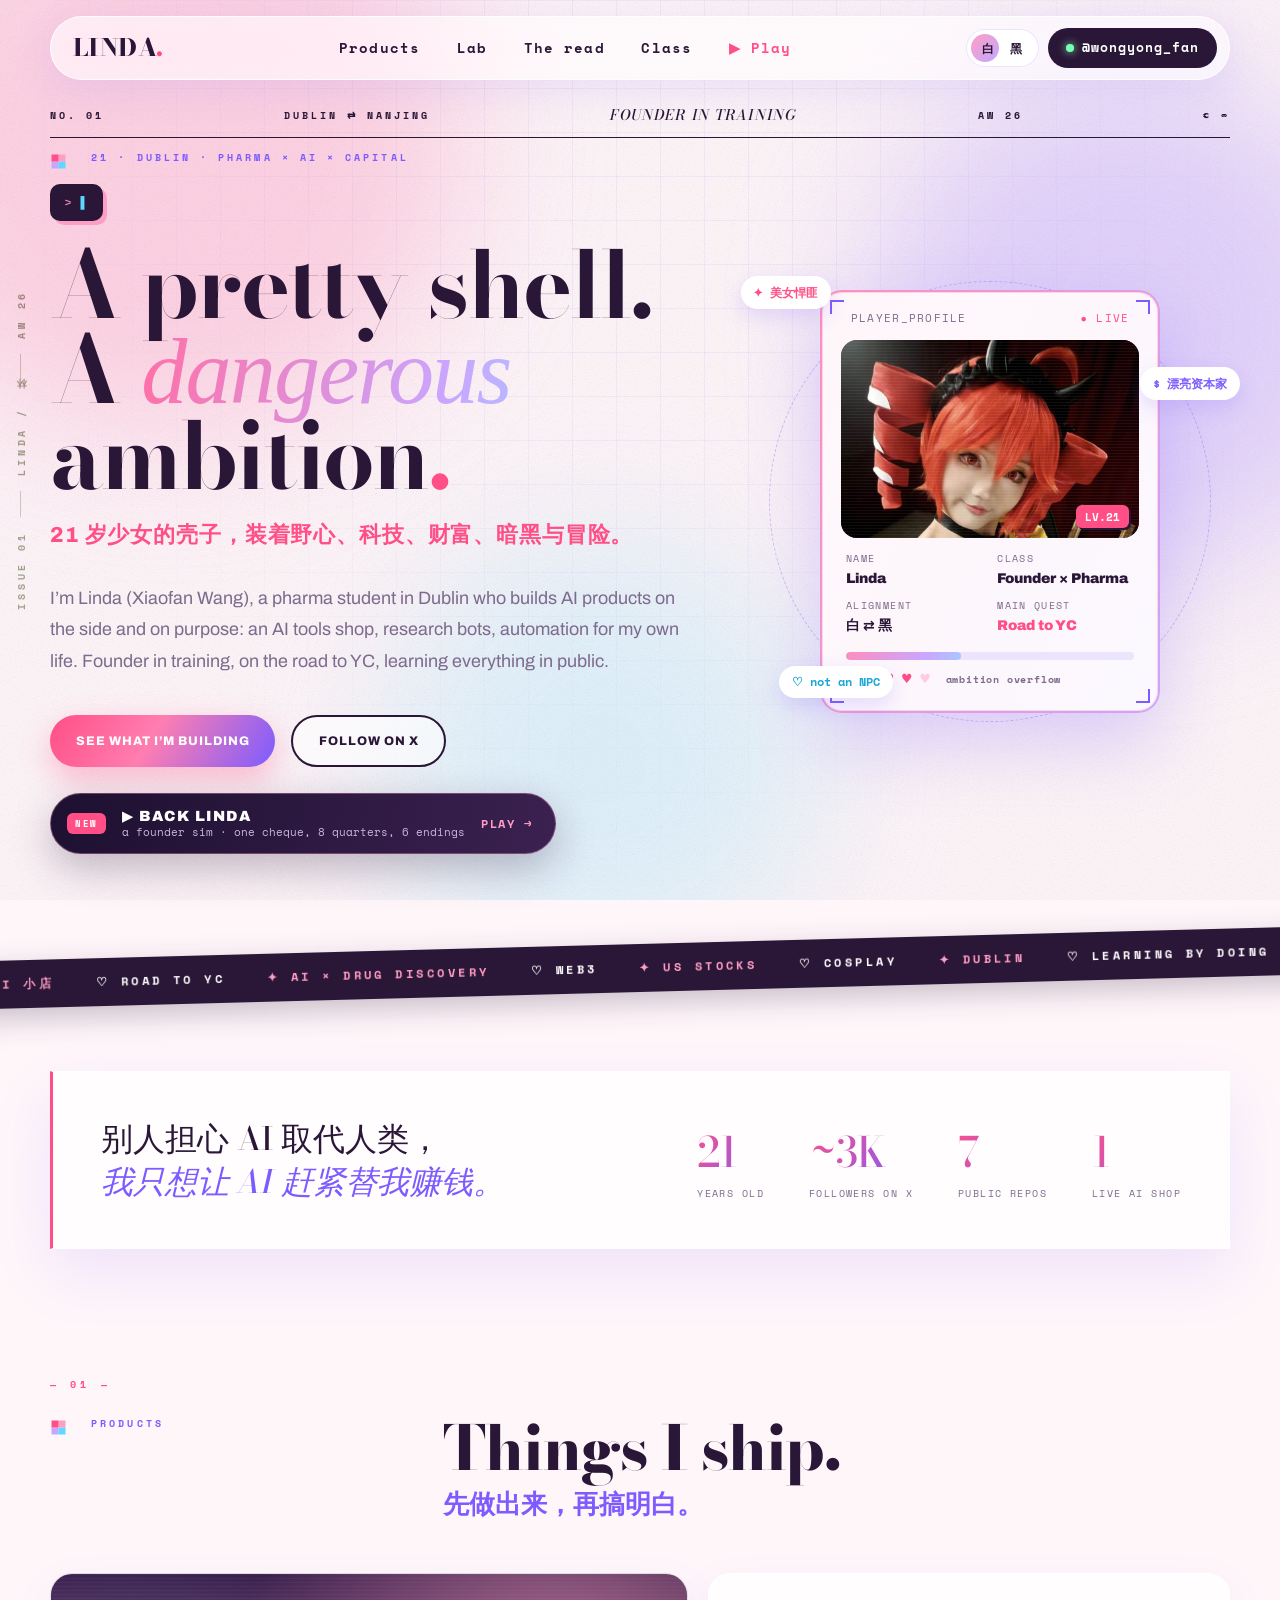
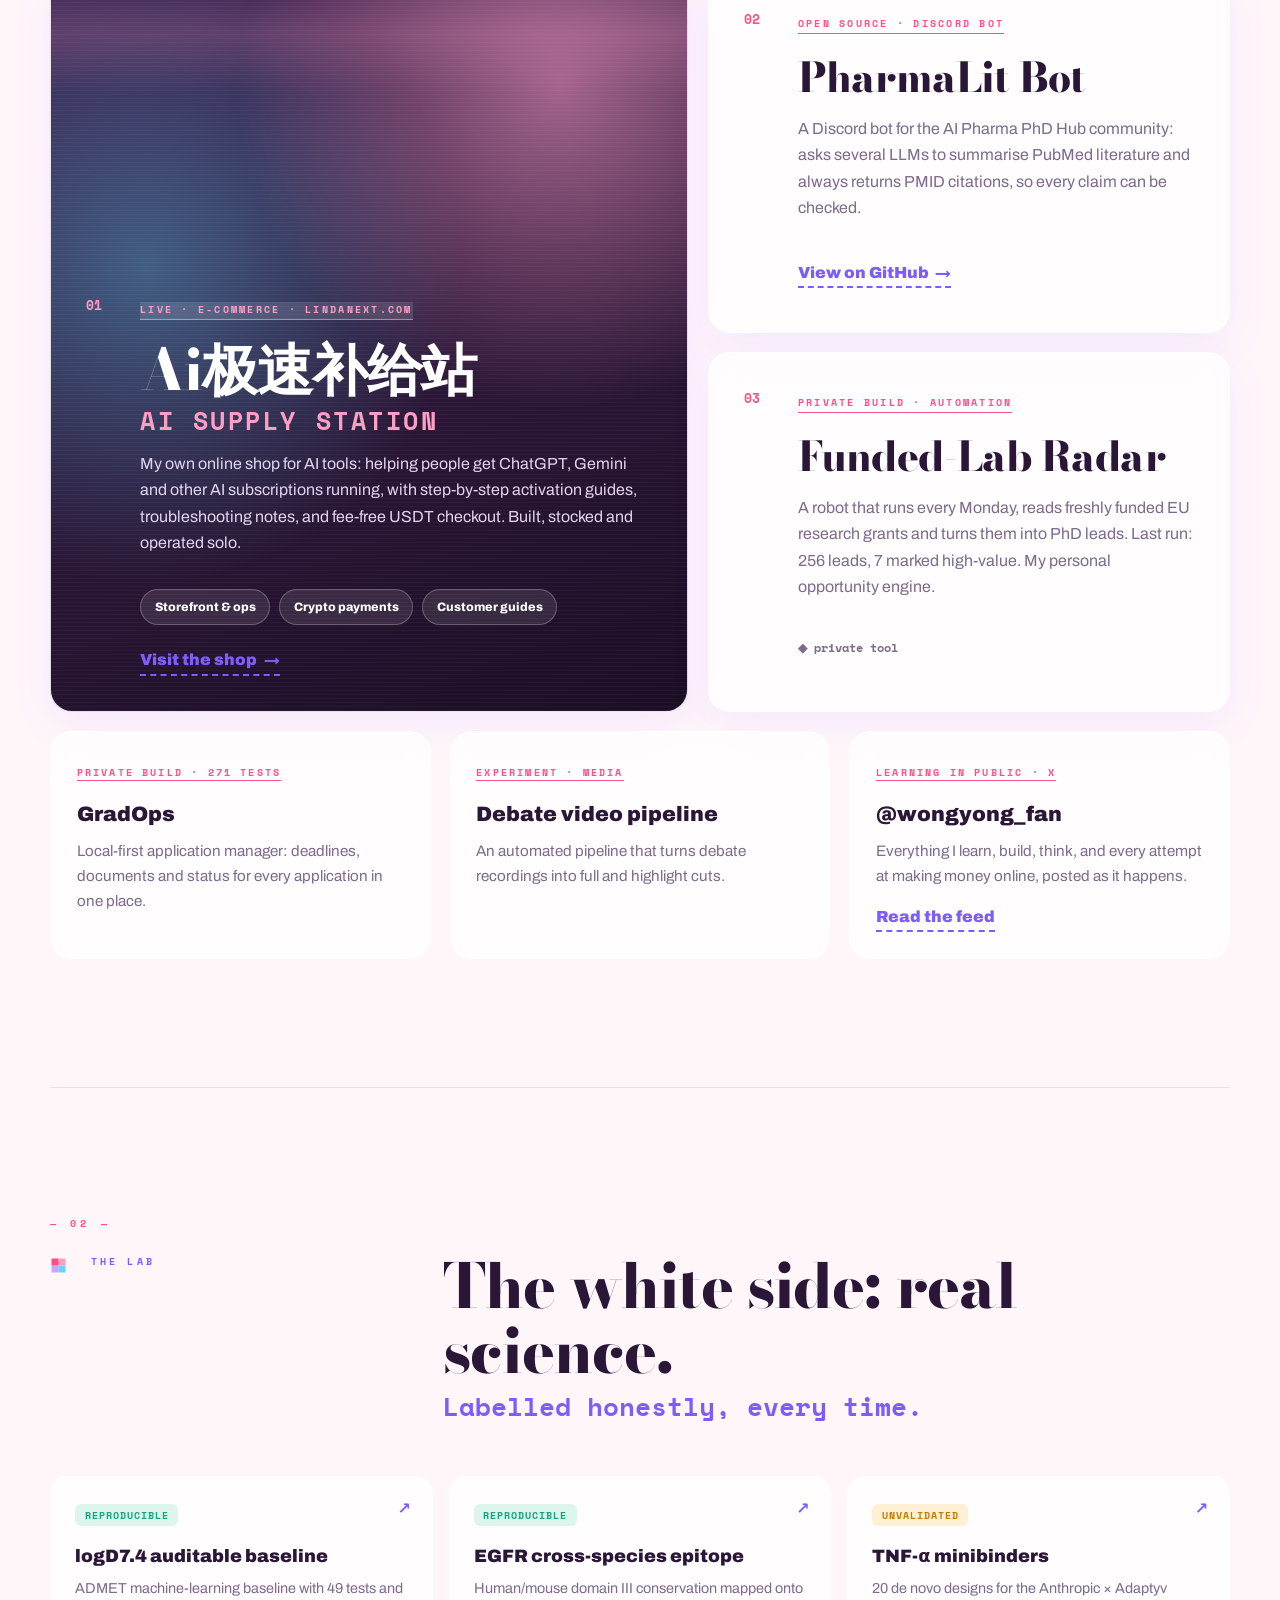
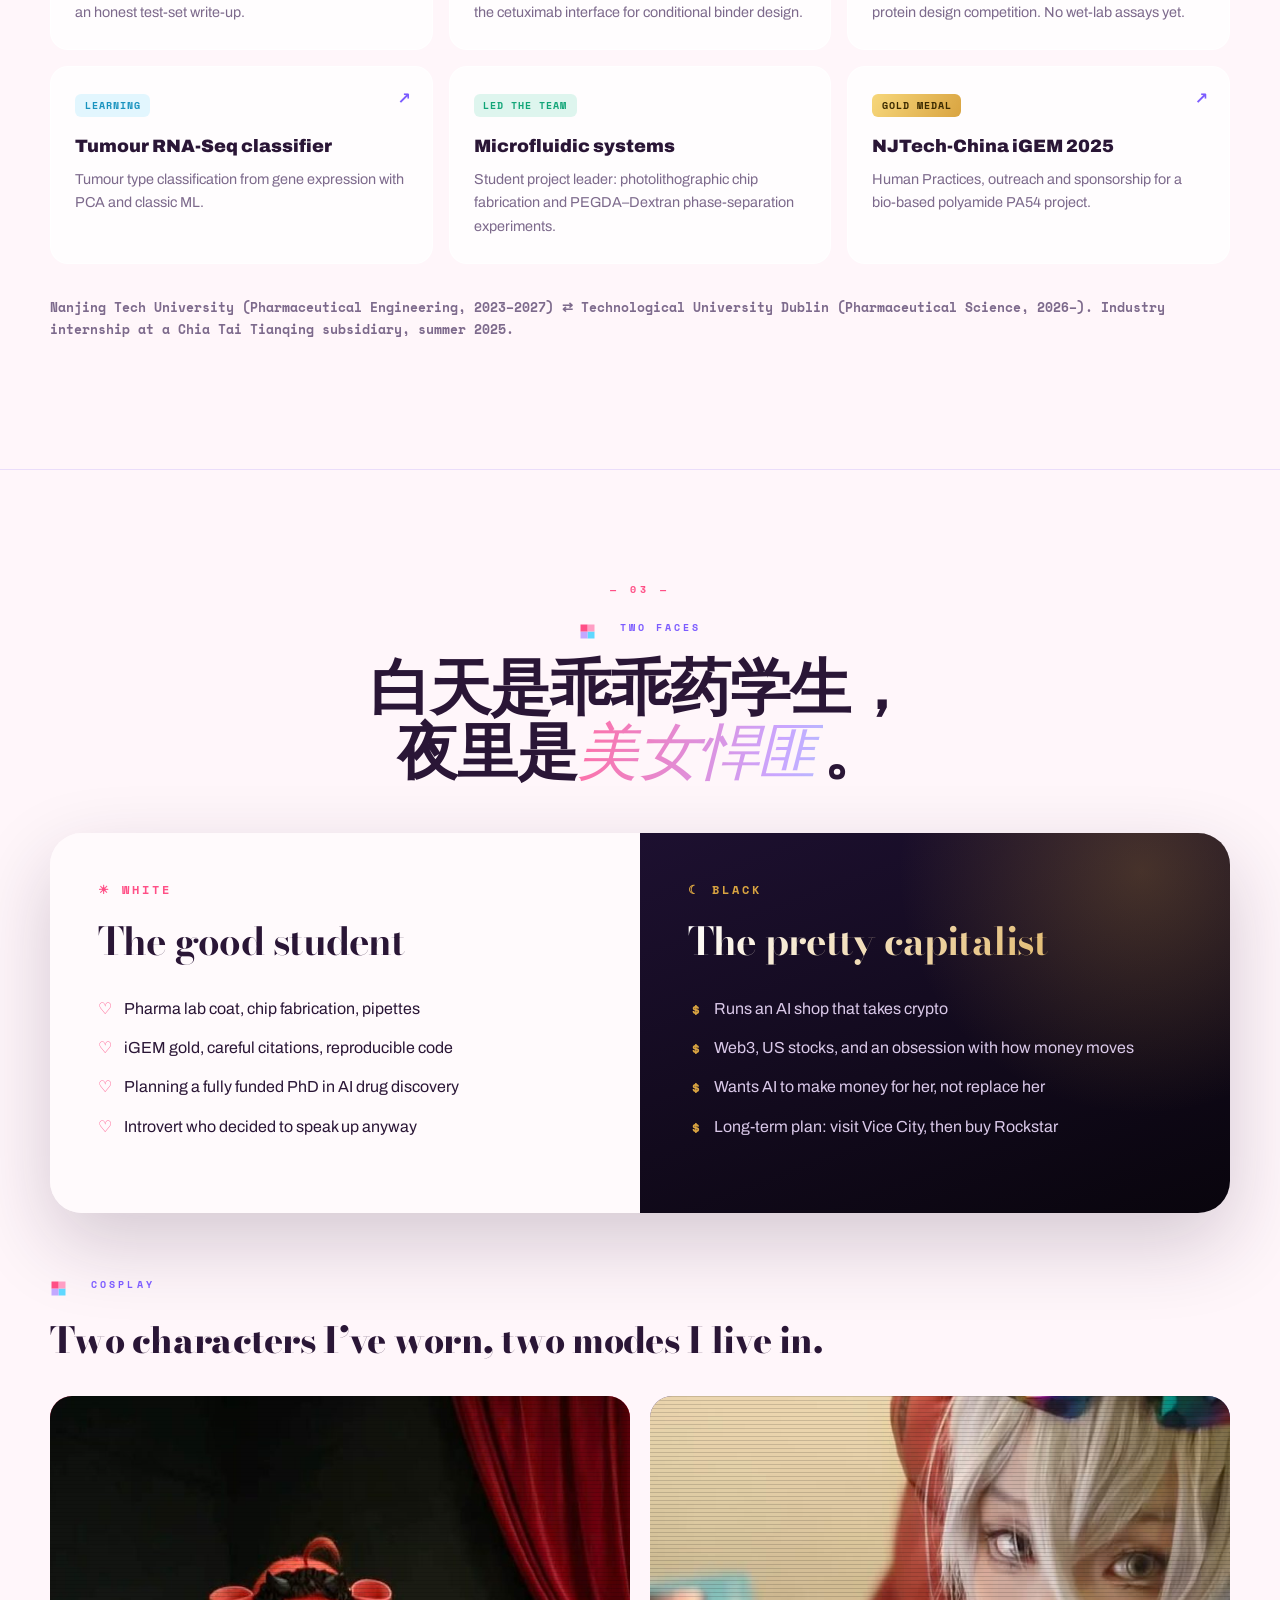
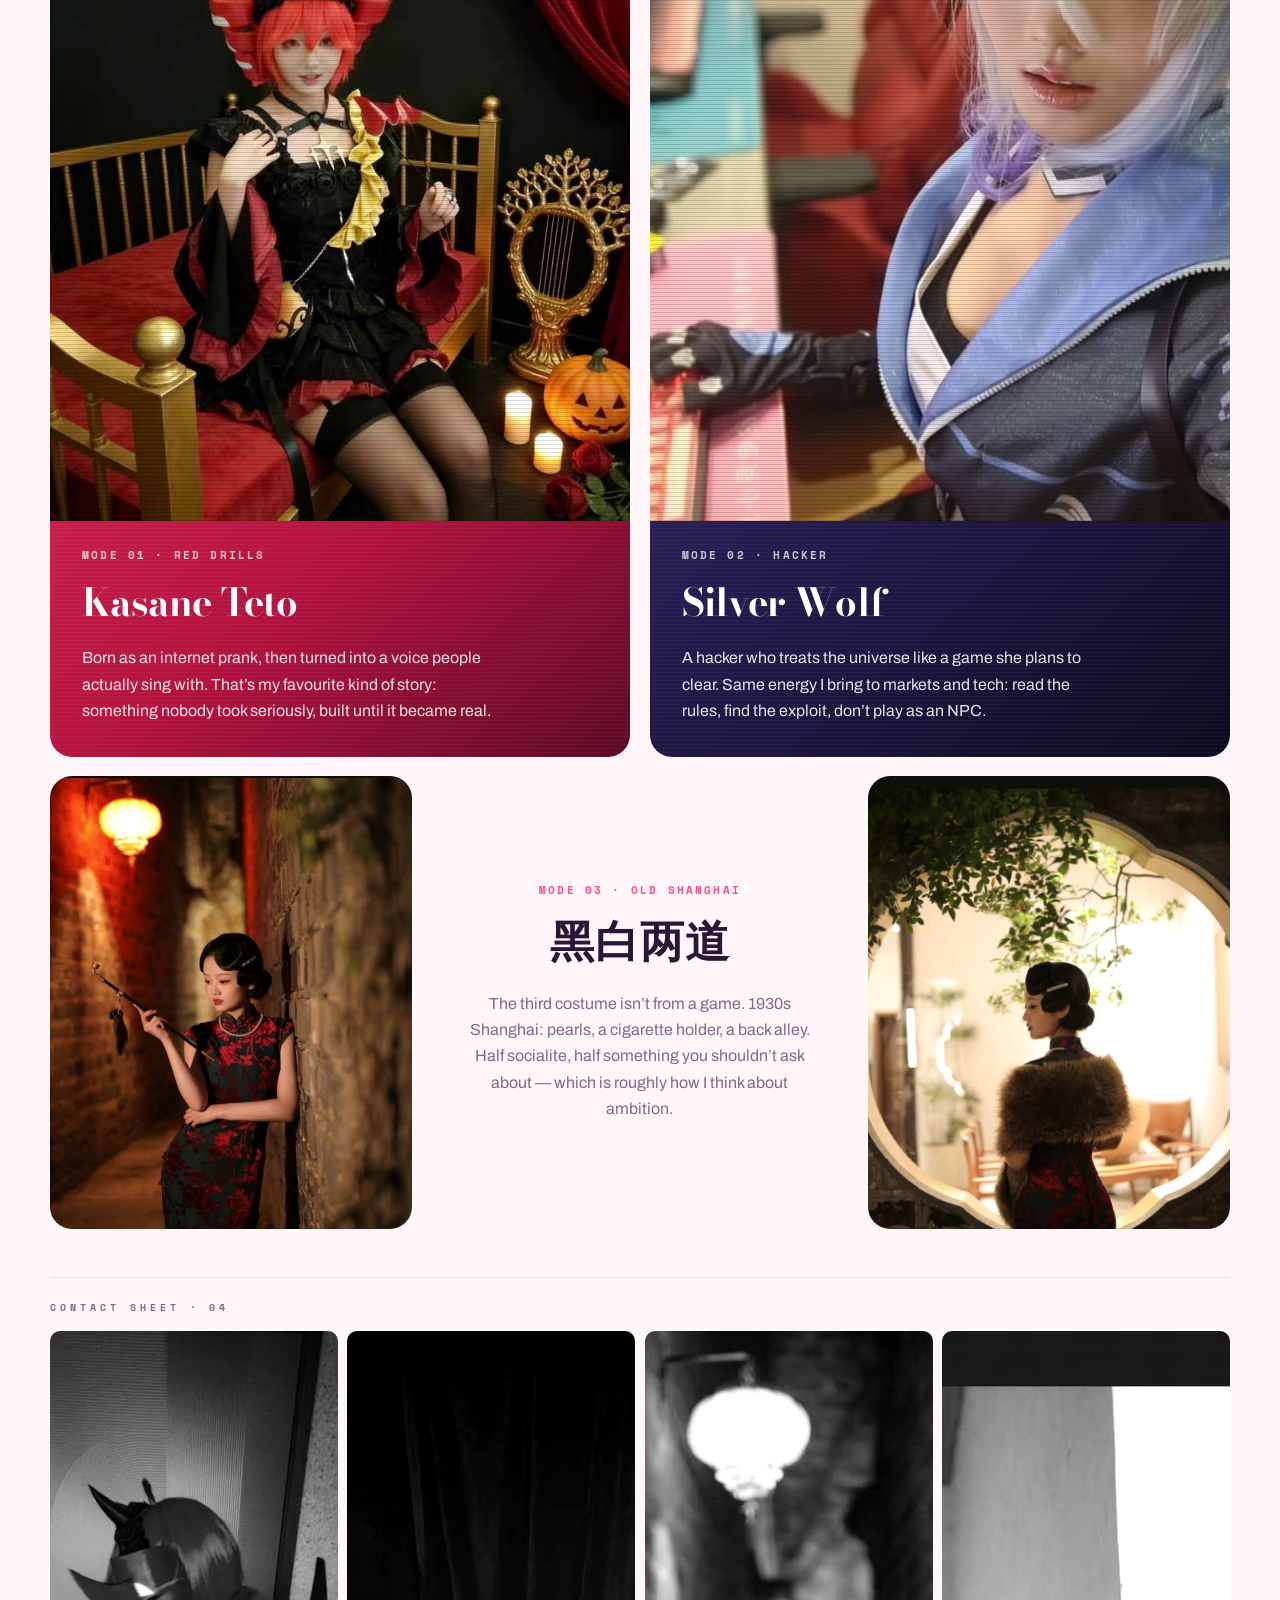
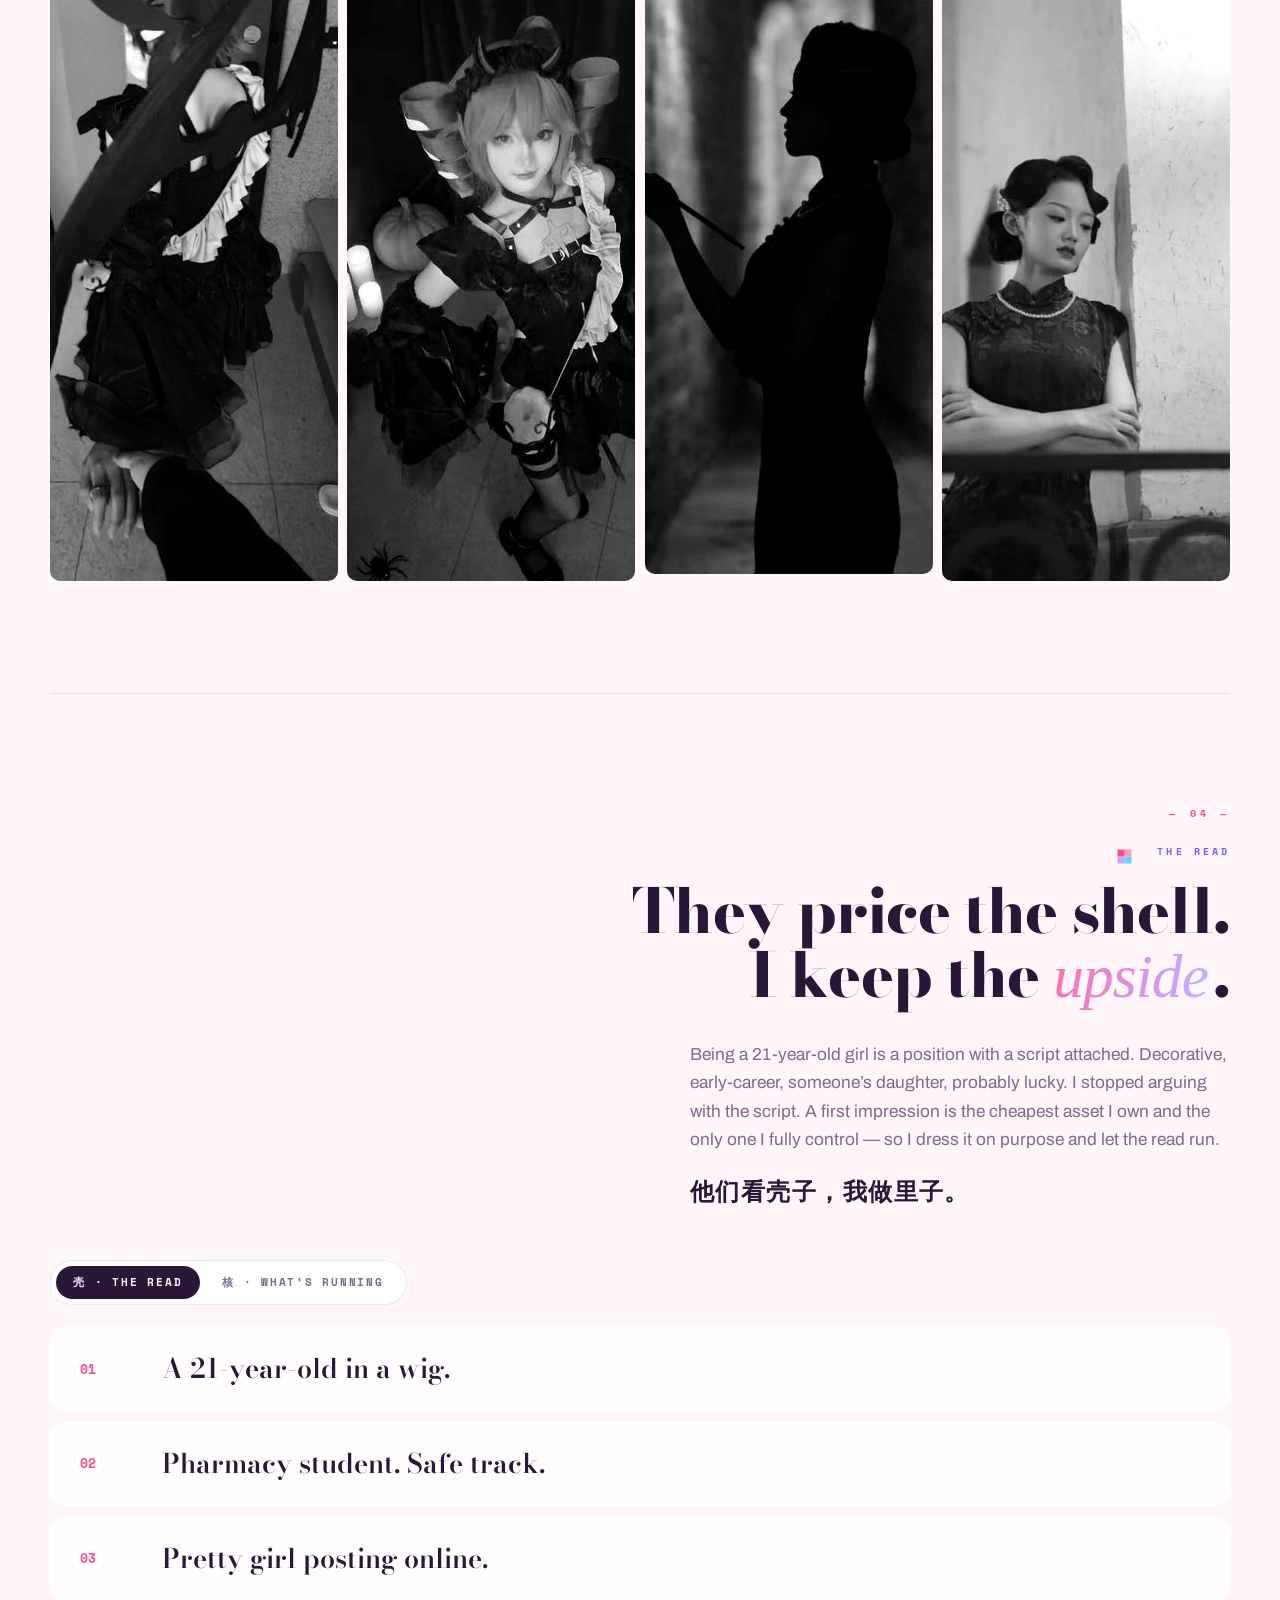
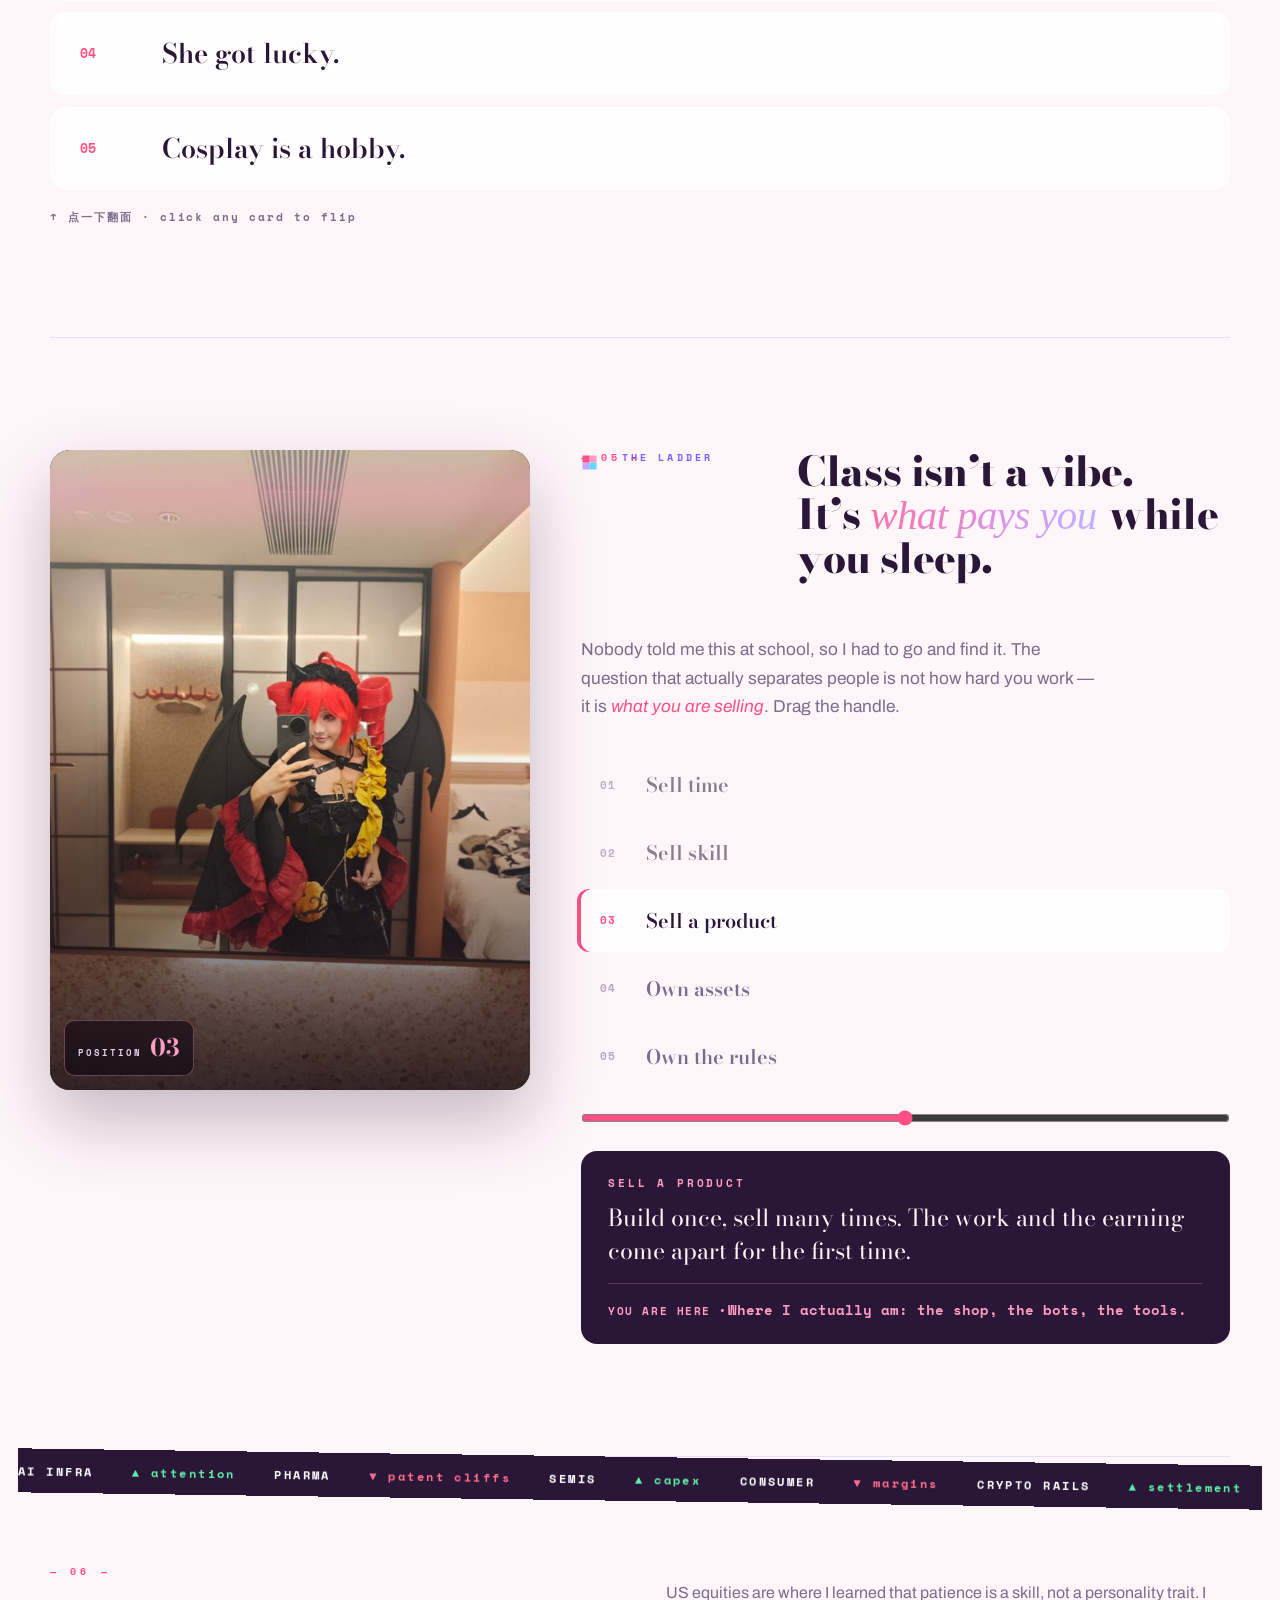
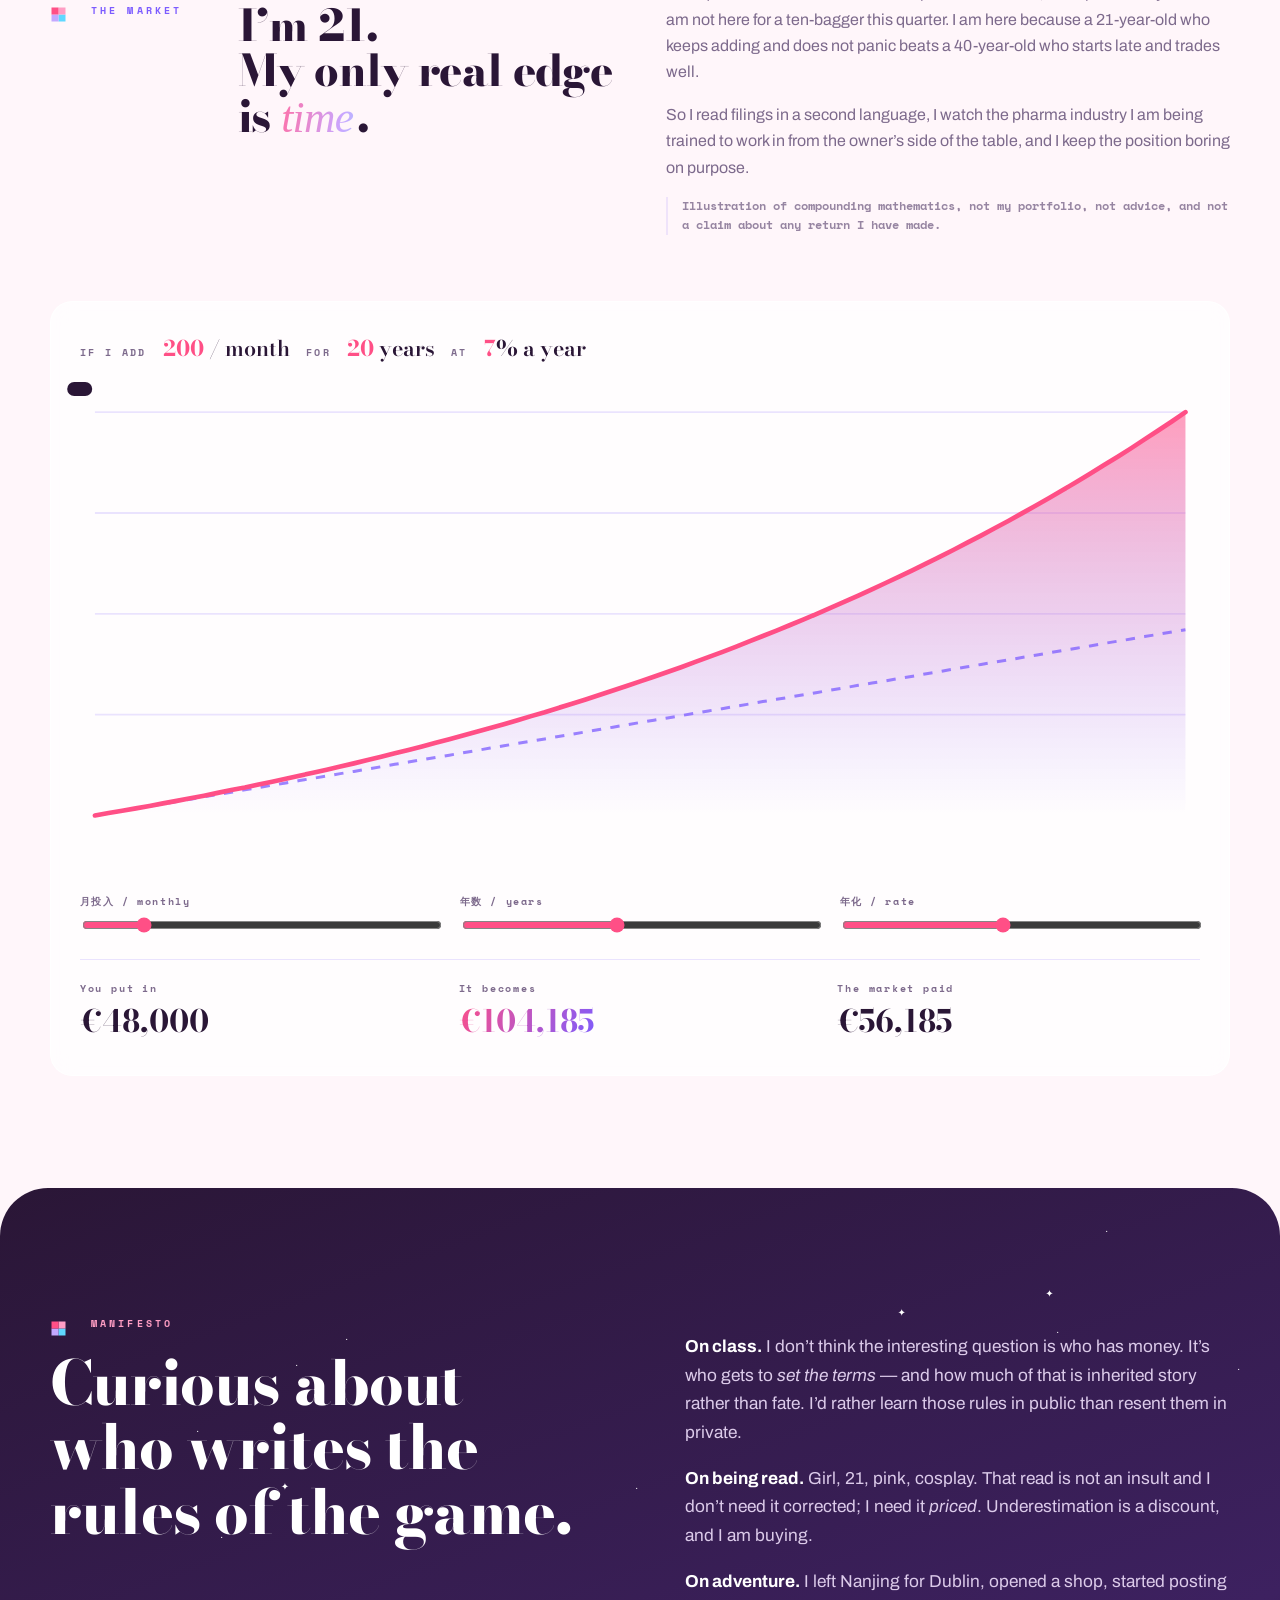
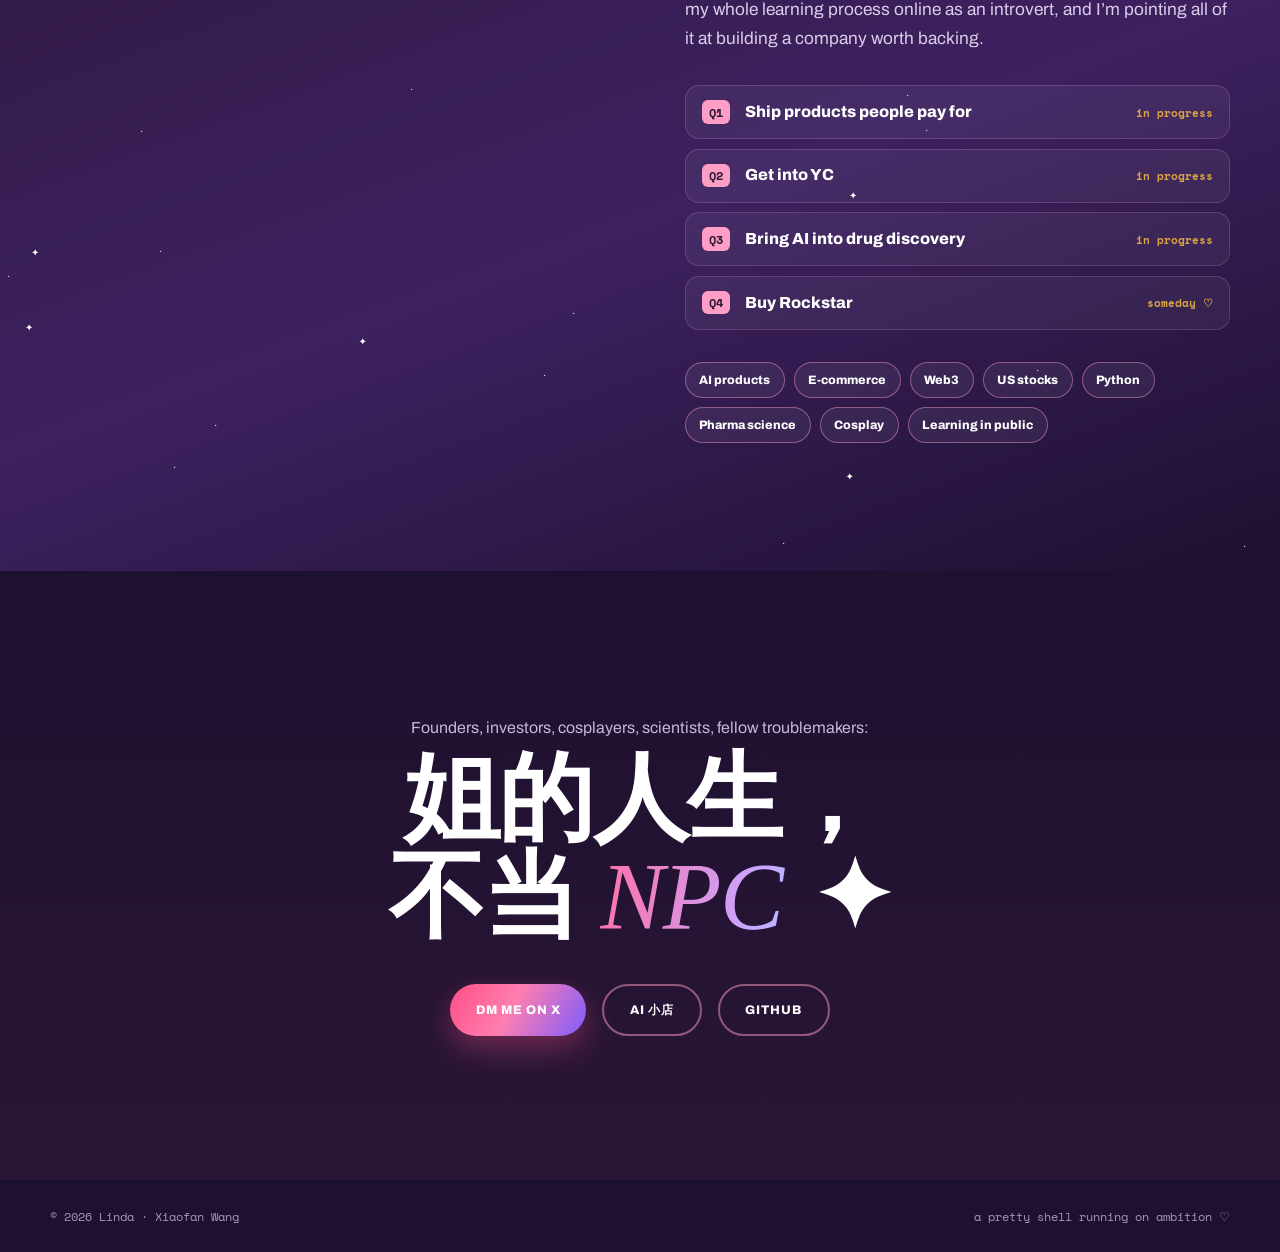
==== index.html @ c6b17417 "Add BACK LINDA, a founder simulator, as a second page You are an investor. Pick a cheque, then play " ====
<!doctype html>
<html lang="en">
<head>
  <meta charset="utf-8">
  <meta name="viewport" content="width=device-width, initial-scale=1">
  <meta name="theme-color" content="#fff4f8">
  <meta name="description" content="Linda (Xiaofan Wang) — 21, Dublin pharma student and founder building AI products. A pretty shell carrying ambition, tech, wealth and adventure.">
  <meta property="og:title" content="Linda — a pretty shell, a dangerous ambition">
  <meta property="og:description" content="21 · Dublin · pharma × AI × capital. AI shop, AI tools, biotech experiments, learning in public.">
  <meta property="og:type" content="website">
  <meta property="og:url" content="https://lindaa283.github.io/">
  <link rel="canonical" href="https://lindaa283.github.io/">
  <link rel="preconnect" href="https://fonts.googleapis.com">
  <link rel="preconnect" href="https://fonts.gstatic.com" crossorigin>
  <link rel="stylesheet" href="https://fonts.googleapis.com/css2?family=Bodoni+Moda:ital,opsz,wght@0,6..96,400..900;1,6..96,400..900&family=Archivo:wght@400;600;800;900&family=Space+Mono:wght@400;700&display=swap">
  <link rel="stylesheet" href="styles.css">
  <title>Linda — a pretty shell, a dangerous ambition</title>
  <script>try{if(localStorage.getItem('theme')==='dark')document.documentElement.dataset.theme='dark'}catch(e){}</script>
</head>
<body>
  <a class="skip-link" href="#main">Skip to content</a>

  <div class="bg" aria-hidden="true">
    <div class="blob b1"></div><div class="blob b2"></div><div class="blob b3"></div>
    <div class="grid-floor"></div>
  </div>
  <div class="sparkles" aria-hidden="true"></div>
  <div class="grain" aria-hidden="true"></div>
  <div class="spine" aria-hidden="true"><span>ISSUE 01</span><i></i><span>LINDA / 林</span><i></i><span>AW 26</span></div>

  <header class="site-header">
    <a class="wordmark glitch" data-text="LINDA." href="#top" aria-label="Linda, home">LINDA<span>.</span></a>
    <nav aria-label="Primary navigation">
      <a href="#products">Products</a><a href="#lab">Lab</a><a href="#read">The read</a><a href="#ladder">Class</a><a class="nav-play" href="game.html">▶ Play</a>
    </nav>
    <div class="header-right">
      <button class="theme-toggle" type="button" aria-label="Switch between white and black mode" aria-pressed="false">
        <span class="t-white">白</span><span class="t-knob"></span><span class="t-black">黑</span>
      </button>
      <a class="nav-contact" href="https://x.com/wongyong_fan" target="_blank" rel="noreferrer"><span class="dot"></span>@wongyong_fan</a>
    </div>
  </header>

  <main id="main">
    <!-- ================= HERO ================= -->
    <section class="hero" id="top">
      <div class="masthead" aria-hidden="true">
        <span>NO. 01</span><span>DUBLIN ⇄ NANJING</span><span class="mast-mid">FOUNDER IN TRAINING</span><span>AW 26</span><span>€ ∞</span>
      </div>
      <div class="hero-copy">
        <p class="eyebrow"><span class="pix"></span> 21 · Dublin · pharma × AI × capital</p>
        <p class="terminal" aria-hidden="true"><span class="prompt">&gt;</span> <span class="typed" data-lines="boot linda.exe|mode: 美女悍匪 / 漂亮资本家|refuse_to_be_an_NPC = true|quest: road to YC ✦"></span><span class="caret">▌</span></p>
        <h1>A pretty shell.<br>A <em class="shimmer">dangerous</em> ambition<span class="heart">.</span></h1>
        <p class="zh-line" lang="zh">21 岁少女的壳子，装着野心、科技、财富、暗黑与冒险。</p>
        <p class="lede">I’m Linda (Xiaofan Wang), a pharma student in Dublin who builds AI products on the side and on purpose: an AI tools shop, research bots, automation for my own life. Founder in training, on the road to YC, learning everything in public.</p>
        <div class="actions">
          <a class="button primary" href="#products"><span>See what I’m building</span></a>
          <a class="button secondary" href="https://x.com/wongyong_fan" target="_blank" rel="noreferrer"><span>Follow on X</span></a>
        </div>
        <a class="play-cta" href="game.html">
          <span class="pc-badge">NEW</span>
          <span class="pc-text"><b>▶ BACK LINDA</b><i>a founder sim · one cheque, 8 quarters, 6 endings</i></span>
          <span class="pc-go">PLAY →</span>
        </a>
      </div>

      <div class="hero-visual" aria-hidden="true">
        <svg class="spiral" viewBox="0 0 200 200"><path d="M100 100m0-6a6 6 0 1 1-6 6 14 14 0 0 1 14-14 22 22 0 0 1 22 22 30 30 0 0 1-30 30 38 38 0 0 1-38-38 46 46 0 0 1 46-46 54 54 0 0 1 54 54 62 62 0 0 1-62 62"/></svg>
        <div class="ring r1"></div><div class="ring r2"></div>
        <div class="card holo">
          <i class="corner tl"></i><i class="corner tr"></i><i class="corner bl"></i><i class="corner br"></i>
          <div class="card-top"><span>PLAYER_PROFILE</span><span class="live">● LIVE</span></div>
          <div class="avatar">
            <img src="img/hero-portrait.jpg" alt="" width="900" height="600" fetchpriority="high">
            <span class="avatar-tag">LV.21</span>
          </div>
          <dl class="stats">
            <div><dt>NAME</dt><dd>Linda</dd></div>
            <div><dt>CLASS</dt><dd>Founder × Pharma</dd></div>
            <div><dt>ALIGNMENT</dt><dd>白 ⇄ 黑</dd></div>
            <div><dt>MAIN QUEST</dt><dd class="hl">Road to YC</dd></div>
          </dl>
          <div class="loadbar"><span></span></div>
          <div class="hearts">♥ ♥ ♥ ♥ <b>♥</b> <small>ambition overflow</small></div>
        </div>
        <span class="float-tag t1">✦ 美女悍匪</span>
        <span class="float-tag t2">$ 漂亮资本家</span>
        <span class="float-tag t3">♡ not an NPC</span>
      </div>
    </section>

    <div class="ribbon" aria-hidden="true"><div class="ribbon-track">
      <span>✦ AI 小店</span><span>♡ ROAD TO YC</span><span>✦ AI × DRUG DISCOVERY</span><span>♡ WEB3</span><span>✦ US STOCKS</span><span>♡ COSPLAY</span><span>✦ DUBLIN</span><span>♡ LEARNING BY DOING</span>
      <span>✦ AI 小店</span><span>♡ ROAD TO YC</span><span>✦ AI × DRUG DISCOVERY</span><span>♡ WEB3</span><span>✦ US STOCKS</span><span>♡ COSPLAY</span><span>✦ DUBLIN</span><span>♡ LEARNING BY DOING</span>
    </div></div>

    <section class="statement reveal" aria-label="Profile summary">
      <p lang="zh">别人担心 AI 取代人类，<br><span>我只想让 AI 赶紧替我赚钱。</span></p>
      <div class="facts">
        <div><strong data-count="21">21</strong><span>years old</span></div>
        <div><strong>~3K</strong><span>followers on X</span></div>
        <div><strong data-count="7">7</strong><span>public repos</span></div>
        <div><strong data-count="1">1</strong><span>live AI shop</span></div>
      </div>
    </section>

    <!-- ================= PRODUCTS ================= -->
    <section class="section" id="products">
      <div class="section-head reveal"><p class="eyebrow"><span class="pix"></span> Products</p><h2>Things I ship.<br><span class="sub" lang="zh">先做出来，再搞明白。</span></h2></div>
      <div class="project-grid">
        <article class="project feature reveal tilt">
          <div class="scan" aria-hidden="true"></div>
          <div class="project-index">01</div><div class="project-body">
            <p class="tag">Live · e-commerce · lindanext.com</p>
            <h3>Ai极速补给站<br><small>AI supply station</small></h3>
            <p>My own online shop for AI tools: helping people get ChatGPT, Gemini and other AI subscriptions running, with step-by-step activation guides, troubleshooting notes, and fee-free USDT checkout. Built, stocked and operated solo.</p>
            <ul><li>Storefront &amp; ops</li><li>Crypto payments</li><li>Customer guides</li></ul>
            <a href="https://lindanext.com" target="_blank" rel="noreferrer">Visit the shop <span class="sr-only">(opens in a new tab)</span></a>
          </div>
        </article>
        <article class="project reveal tilt"><div class="project-index">02</div><div class="project-body"><p class="tag">Open source · Discord bot</p><h3>PharmaLit Bot</h3><p>A Discord bot for the AI Pharma PhD Hub community: asks several LLMs to summarise PubMed literature and always returns PMID citations, so every claim can be checked.</p><a href="https://github.com/Lindaa283/pharmalit-bot" target="_blank" rel="noreferrer">View on GitHub <span class="sr-only">(opens in a new tab)</span></a></div></article>
        <article class="project reveal tilt"><div class="project-index">03</div><div class="project-body"><p class="tag">Private build · automation</p><h3>Funded-Lab Radar</h3><p>A robot that runs every Monday, reads freshly funded EU research grants and turns them into PhD leads. Last run: 256 leads, 7 marked high-value. My personal opportunity engine.</p><span class="private">◆ private tool</span></div></article>
      </div>
      <div class="mini-grid">
        <article class="mini reveal"><p class="tag">Private build · 271 tests</p><h3>GradOps</h3><p>Local-first application manager: deadlines, documents and status for every application in one place.</p></article>
        <article class="mini reveal"><p class="tag">Experiment · media</p><h3>Debate video pipeline</h3><p>An automated pipeline that turns debate recordings into full and highlight cuts.</p></article>
        <article class="mini reveal"><p class="tag">Learning in public · X</p><h3>@wongyong_fan</h3><p>Everything I learn, build, think, and every attempt at making money online, posted as it happens.</p><a href="https://x.com/wongyong_fan" target="_blank" rel="noreferrer">Read the feed <span class="sr-only">(opens in a new tab)</span></a></article>
      </div>
    </section>

    <!-- ================= LAB ================= -->
    <section class="section lab" id="lab">
      <div class="section-head reveal"><p class="eyebrow"><span class="pix"></span> The lab</p><h2>The white side: real science.<br><span class="sub">Labelled honestly, every time.</span></h2></div>
      <div class="lab-grid">
        <a class="lab-item reveal" href="https://github.com/Lindaa283/admet-logd-baseline" target="_blank" rel="noreferrer"><span class="lvl ok">reproducible</span><h3>logD7.4 auditable baseline</h3><p>ADMET machine-learning baseline with 49 tests and an honest test-set write-up.</p></a>
        <a class="lab-item reveal" href="https://github.com/Lindaa283/egfr-crossspecies-epitope" target="_blank" rel="noreferrer"><span class="lvl ok">reproducible</span><h3>EGFR cross-species epitope</h3><p>Human/mouse domain III conservation mapped onto the cetuximab interface for conditional binder design.</p></a>
        <a class="lab-item reveal" href="https://github.com/Lindaa283/adaptyv-tnfa-challenge2" target="_blank" rel="noreferrer"><span class="lvl wip">unvalidated</span><h3>TNF-α minibinders</h3><p>20 de novo designs for the Anthropic × Adaptyv protein design competition. No wet-lab assays yet.</p></a>
        <a class="lab-item reveal" href="https://github.com/Lindaa283/tumor-rnaseq-classification" target="_blank" rel="noreferrer"><span class="lvl learn">learning</span><h3>Tumour RNA-Seq classifier</h3><p>Tumour type classification from gene expression with PCA and classic ML.</p></a>
        <div class="lab-item reveal"><span class="lvl ok">led the team</span><h3>Microfluidic systems</h3><p>Student project leader: photolithographic chip fabrication and PEGDA–Dextran phase-separation experiments.</p></div>
        <a class="lab-item reveal" href="https://2025.igem.wiki/njtech-china/" target="_blank" rel="noreferrer"><span class="lvl gold">gold medal</span><h3>NJTech-China iGEM 2025</h3><p>Human Practices, outreach and sponsorship for a bio-based polyamide PA54 project.</p></a>
      </div>
      <p class="edu reveal">Nanjing Tech University (Pharmaceutical Engineering, 2023–2027) ⇄ Technological University Dublin (Pharmaceutical Science, 2026–). Industry internship at a Chia Tai Tianqing subsidiary, summer 2025.</p>
    </section>

    <!-- ================= TWO FACES ================= -->
    <section class="faces" id="faces">
      <div class="faces-head reveal"><p class="eyebrow"><span class="pix"></span> Two faces</p><h2>白天是乖乖药学生，<br>夜里是<span class="shimmer">美女悍匪</span>。</h2></div>
      <div class="faces-split">
        <div class="face white reveal">
          <p class="face-label">☀ WHITE</p>
          <h3>The good student</h3>
          <ul><li>Pharma lab coat, chip fabrication, pipettes</li><li>iGEM gold, careful citations, reproducible code</li><li>Planning a fully funded PhD in AI drug discovery</li><li>Introvert who decided to speak up anyway</li></ul>
        </div>
        <div class="face black reveal">
          <p class="face-label">☾ BLACK</p>
          <h3>The pretty capitalist</h3>
          <ul><li>Runs an AI shop that takes crypto</li><li>Web3, US stocks, and an obsession with how money moves</li><li>Wants AI to make money for her, not replace her</li><li>Long-term plan: visit Vice City, then buy Rockstar</li></ul>
        </div>
      </div>

      <div class="cos reveal">
        <div class="cos-head"><p class="eyebrow"><span class="pix"></span> Cosplay</p><h3>Two characters I’ve worn, two modes I live in.</h3></div>
        <div class="cos-grid">
          <article class="cos-card teto">
            <div class="cos-media"><img src="img/cos-01.jpg" alt="Linda in her Kasane Teto costume: red hair, black horns, red and black dress" loading="lazy" width="760" height="950"></div>
            <div class="cos-text">
              <p class="cos-tag">MODE 01 · RED DRILLS</p>
              <h4>Kasane Teto</h4>
              <p>Born as an internet prank, then turned into a voice people actually sing with. That’s my favourite kind of story: something nobody took seriously, built until it became real.</p>
            </div>
          </article>
          <article class="cos-card wolf">
            <div class="cos-media">
              <video src="img/reel.mp4" poster="img/reel-poster.jpg" autoplay muted loop playsinline preload="none" width="640" height="1138" aria-label="Linda in her Silver Wolf costume at a desk setup"></video>
            </div>
            <div class="cos-text">
              <p class="cos-tag">MODE 02 · HACKER</p>
              <h4>Silver Wolf</h4>
              <p>A hacker who treats the universe like a game she plans to clear. Same energy I bring to markets and tech: read the rules, find the exploit, don’t play as an NPC.</p>
            </div>
          </article>
        </div>

        <div class="plate reveal">
          <figure><img src="img/noir-01.jpg" alt="Linda in a qipao in a lantern-lit alley" loading="lazy" width="675" height="843"></figure>
          <div class="plate-text">
            <p class="cos-tag">MODE 03 · OLD SHANGHAI</p>
            <h4>黑白两道</h4>
            <p>The third costume isn’t from a game. 1930s Shanghai: pearls, a cigarette holder, a back alley. Half socialite, half something you shouldn’t ask about — which is roughly how I think about ambition.</p>
          </div>
          <figure><img src="img/noir-02.jpg" alt="Linda in a qipao with a fur stole, framed by a moon gate" loading="lazy" width="760" height="950"></figure>
        </div>

        <div class="contact-sheet reveal">
          <p class="sheet-label">CONTACT SHEET · 04</p>
          <div class="sheet-grid">
            <img src="img/gal-01.jpg" alt="Costume detail: scythe prop and layered skirt" loading="lazy" width="680" height="850">
            <img src="img/gal-02.jpg" alt="Halloween set with pumpkins and candles" loading="lazy" width="680" height="850">
            <img src="img/gal-03.jpg" alt="Silhouette in an alley under a red lantern" loading="lazy" width="675" height="843">
            <img src="img/gal-04.jpg" alt="Qipao portrait against a lit wall at night" loading="lazy" width="680" height="850">
          </div>
        </div>
      </div>
    </section>

    <!-- ================= THE READ ================= -->
    <section class="read-sec" id="read">
      <div class="section-head reveal">
        <p class="eyebrow"><span class="pix"></span> The read</p>
        <h2>They price the shell.<br>I keep the <span class="shimmer">upside</span>.</h2>
      </div>

      <div class="read-intro reveal">
        <p>Being a 21-year-old girl is a position with a script attached. Decorative, early-career, someone’s daughter, probably lucky. I stopped arguing with the script. A first impression is the cheapest asset I own and the only one I fully control — so I dress it on purpose and let the read run.</p>
        <p class="zh" lang="zh">他们看壳子，我做里子。</p>
      </div>

      <div class="read-tool reveal">
        <div class="read-switch">
          <button type="button" class="rs-btn is-on" data-face="shell">壳 · THE READ</button>
          <button type="button" class="rs-btn" data-face="core">核 · WHAT’S RUNNING</button>
        </div>
        <ul class="reads" data-face="shell">
          <li class="read-card"><button type="button">
            <span class="r-no">01</span>
            <span class="r-shell">A 21-year-old in a wig.</span>
            <span class="r-core">A merchant. Storefront, crypto rails, repeat customers, support tickets.</span>
          </button></li>
          <li class="read-card"><button type="button">
            <span class="r-no">02</span>
            <span class="r-shell">Pharmacy student. Safe track.</span>
            <span class="r-core">Reading who owns the pipeline she is being trained to work inside.</span>
          </button></li>
          <li class="read-card"><button type="button">
            <span class="r-no">03</span>
            <span class="r-shell">Pretty girl posting online.</span>
            <span class="r-core">~3,000 people who now watch every build happen in public.</span>
          </button></li>
          <li class="read-card"><button type="button">
            <span class="r-no">04</span>
            <span class="r-shell">She got lucky.</span>
            <span class="r-core">Started at 20 with no capital. Time is the position. Luck is the story told afterwards.</span>
          </button></li>
          <li class="read-card"><button type="button">
            <span class="r-no">05</span>
            <span class="r-shell">Cosplay is a hobby.</span>
            <span class="r-core">A costume is a controlled first impression. The point is that I pick it.</span>
          </button></li>
        </ul>
        <p class="read-hint">↑ 点一下翻面 · click any card to flip</p>
      </div>
    </section>

    <!-- ================= THE LADDER ================= -->
    <section class="ladder-sec" id="ladder">
      <div class="ladder-wrap">
        <div class="ladder-figure" aria-hidden="true">
          <div class="fig-stack">
            <img src="img/fig-01.jpg" alt="" class="fig is-on" data-rung="0" loading="lazy" width="620" height="827">
            <img src="img/fig-02.jpg" alt="" class="fig" data-rung="2" loading="lazy" width="620" height="827">
            <img src="img/fig-03.jpg" alt="" class="fig" data-rung="4" loading="lazy" width="620" height="827">
            <span class="fig-scan"></span>
            <span class="fig-badge"><b>POSITION</b><i class="fig-rung">03</i></span>
          </div>
        </div>

        <div class="ladder-copy">
          <div class="section-head reveal" style="padding-top:0">
            <p class="eyebrow"><span class="pix"></span> The ladder</p>
            <h2>Class isn’t a vibe.<br>It’s <span class="shimmer">what pays you</span> while you sleep.</h2>
          </div>
          <p class="ladder-lede reveal">Nobody told me this at school, so I had to go and find it. The question that actually separates people is not how hard you work — it is <em>what you are selling</em>. Drag the handle.</p>

          <div class="ladder-tool reveal">
            <div class="rungs" role="group" aria-label="Choose a rung">
              <button type="button" class="rung" data-i="0"><i>01</i><span>Sell time</span></button>
              <button type="button" class="rung" data-i="1"><i>02</i><span>Sell skill</span></button>
              <button type="button" class="rung is-on" data-i="2"><i>03</i><span>Sell a product</span></button>
              <button type="button" class="rung" data-i="3"><i>04</i><span>Own assets</span></button>
              <button type="button" class="rung" data-i="4"><i>05</i><span>Own the rules</span></button>
            </div>
            <input class="ladder-range" type="range" min="0" max="4" step="1" value="2" aria-label="Position on the ladder: sell time to own the rules">
            <div class="rung-panel">
              <p class="rp-tag"></p>
              <p class="rp-body"></p>
              <p class="rp-me"></p>
            </div>
          </div>
        </div>
      </div>
    </section>

    <!-- ================= THE MARKET ================= -->
    <section class="market-sec" id="market">
      <div class="tape" aria-hidden="true"><div class="tape-track">
        <span>AI INFRA</span><span class="up">▲ attention</span><span>PHARMA</span><span class="dn">▼ patent cliffs</span><span>SEMIS</span><span class="up">▲ capex</span><span>CONSUMER</span><span class="dn">▼ margins</span><span>CRYPTO RAILS</span><span class="up">▲ settlement</span>
        <span>AI INFRA</span><span class="up">▲ attention</span><span>PHARMA</span><span class="dn">▼ patent cliffs</span><span>SEMIS</span><span class="up">▲ capex</span><span>CONSUMER</span><span class="dn">▼ margins</span><span>CRYPTO RAILS</span><span class="up">▲ settlement</span>
      </div></div>

      <div class="market-grid">
        <div class="section-head reveal">
          <p class="eyebrow"><span class="pix"></span> The market</p>
          <h2>I’m 21.<br>My only real edge is <span class="shimmer">time</span>.</h2>
        </div>
        <div class="market-copy reveal">
          <p>US equities are where I learned that patience is a skill, not a personality trait. I am not here for a ten-bagger this quarter. I am here because a 21-year-old who keeps adding and does not panic beats a 40-year-old who starts late and trades well.</p>
          <p>So I read filings in a second language, I watch the pharma industry I am being trained to work in from the owner’s side of the table, and I keep the position boring on purpose.</p>
          <p class="disclaimer">Illustration of compounding mathematics, not my portfolio, not advice, and not a claim about any return I have made.</p>
        </div>

        <figure class="compound reveal">
          <figcaption>
            <span class="c-label">IF I ADD</span>
            <span class="c-val"><b id="cAmt">200</b> / month</span>
            <span class="c-label">FOR</span>
            <span class="c-val"><b id="cYrs">20</b> years</span>
            <span class="c-label">AT</span>
            <span class="c-val"><b id="cRate">7</b>% a year</span>
          </figcaption>
          <div class="chart-holder">
            <svg class="chart" viewBox="0 0 600 260" role="img" aria-label="Growth curve: contributions versus total value">
              <defs>
                <linearGradient id="gTot" x1="0" y1="0" x2="0" y2="1">
                  <stop offset="0%" stop-color="#ff4f86" stop-opacity=".55"/>
                  <stop offset="100%" stop-color="#7c5cff" stop-opacity="0"/>
                </linearGradient>
              </defs>
              <g class="grid-lines"></g>
              <path class="area" d=""/>
              <path class="line-paid" d=""/>
              <path class="line-total" d=""/>
              <g class="hover-layer"><line class="cross" y1="10" y2="230"/><circle class="dot" r="5"/></g>
            </svg>
            <div class="chart-tip" hidden></div>
          </div>
          <div class="c-controls">
            <label>月投入 / monthly <input type="range" id="rAmt" min="50" max="1000" step="50" value="200"></label>
            <label>年数 / years <input type="range" id="rYrs" min="5" max="40" step="1" value="20"></label>
            <label>年化 / rate <input type="range" id="rRate" min="3" max="12" step="1" value="7"></label>
          </div>
          <div class="c-out">
            <div><span>You put in</span><strong id="oPaid">—</strong></div>
            <div><span>It becomes</span><strong id="oTotal" class="hl">—</strong></div>
            <div><span>The market paid</span><strong id="oGain">—</strong></div>
          </div>
        </figure>
      </div>
    </section>

    <!-- ================= MANIFESTO ================= -->
    <section class="section manifesto" id="manifesto">
      <div class="stars" aria-hidden="true"></div>
      <div class="reveal"><p class="eyebrow"><span class="pix"></span> Manifesto</p><h2>Curious about who writes the rules of the game.</h2></div>
      <div class="about-copy reveal">
        <p><strong>On class.</strong> I don’t think the interesting question is who has money. It’s who gets to <em>set the terms</em> — and how much of that is inherited story rather than fate. I’d rather learn those rules in public than resent them in private.</p>
        <p><strong>On being read.</strong> Girl, 21, pink, cosplay. That read is not an insult and I don’t need it corrected; I need it <em>priced</em>. Underestimation is a discount, and I am buying.</p>
        <p><strong>On adventure.</strong> I left Nanjing for Dublin, opened a shop, started posting my whole learning process online as an introvert, and I’m pointing all of it at building a company worth backing.</p>
        <ol class="quests">
          <li><span>Q1</span> Ship products people pay for <em>in progress</em></li>
          <li><span>Q2</span> Get into YC <em>in progress</em></li>
          <li><span>Q3</span> Bring AI into drug discovery <em>in progress</em></li>
          <li><span>Q4</span> Buy Rockstar <em>someday ♡</em></li>
        </ol>
        <div class="skills"><span>AI products</span><span>E-commerce</span><span>Web3</span><span>US stocks</span><span>Python</span><span>Pharma science</span><span>Cosplay</span><span>Learning in public</span></div>
      </div>
    </section>

    <section class="closing reveal"><p>Founders, investors, cosplayers, scientists, fellow troublemakers:</p><h2 lang="zh">姐的人生，<br>不当 <span class="shimmer">NPC</span> ✦</h2>
      <div class="actions center">
        <a class="button primary" href="https://x.com/wongyong_fan" target="_blank" rel="noreferrer"><span>DM me on X</span></a>
        <a class="button ghost" href="https://lindanext.com" target="_blank" rel="noreferrer"><span>AI 小店</span></a>
        <a class="button ghost" href="https://github.com/Lindaa283" target="_blank" rel="noreferrer"><span>GitHub</span></a>
      </div>
    </section>
  </main>
  <footer><span>© <span id="year">2026</span> Linda · Xiaofan Wang</span><span>a pretty shell running on ambition ♡</span></footer>
  <script src="script.js" defer></script>
</body>
</html>
---- styles.css ----
/* ============================================================
   Xiaofan Wang — girly × tech theme
   pastel holo + pixel / HUD / glitch accents
   ============================================================ */
:root {
  --ink: #2a1636;
  --night: #2a1636;
  --glass: rgba(255, 255, 255, .6);
  --edge: rgba(255, 255, 255, .85);
  --chip: #fff;
  --card-solid: rgba(255, 255, 255, .92);
  --gold: #d9a441;
  --ink-2: #3b2150;
  --muted: #7d6a8c;
  --paper: #fff6fa;
  --card: rgba(255, 255, 255, .72);
  --line: rgba(124, 92, 255, .16);
  --rose: #ff4f86;
  --pink: #ff9ec4;
  --blush: #ffd3e6;
  --lav: #c3a8ff;
  --violet: #7c5cff;
  --cyan: #5fd8ff;
  --holo: linear-gradient(120deg, #ff8fbd, #c9a6ff 35%, #8fe3ff 65%, #ffb3d4);
  --max: 1180px;
  --mono: ui-monospace, "Cascadia Code", "SFMono-Regular", Consolas, monospace;
  --radius: 22px;
}

* { box-sizing: border-box; }
html { scroll-behavior: smooth; overflow-x: clip; }
main { overflow-x: clip; }
body {
  margin: 0;
  background: var(--paper);
  color: var(--ink);
  font-family: "Nunito", "Varela Round", ui-rounded, "SF Pro Rounded", system-ui, -apple-system, "Segoe UI", sans-serif;
  line-height: 1.65;
  overflow-x: hidden;
}
::selection { background: var(--pink); color: var(--ink); }
a { color: inherit; }
a:focus-visible, button:focus-visible { outline: 3px dashed var(--violet); outline-offset: 4px; border-radius: 8px; }

.skip-link { position: fixed; top: 1rem; left: 1rem; z-index: 50; padding: .75rem 1rem; background: #fff; border-radius: 12px; transform: translateY(-200%); }
.skip-link:focus { transform: none; }
.sr-only { position: absolute; width: 1px; height: 1px; padding: 0; margin: -1px; overflow: hidden; clip: rect(0,0,0,0); white-space: nowrap; border: 0; }

/* ---------- background ---------- */
.bg { position: fixed; inset: 0; z-index: -1; overflow: hidden; pointer-events: none; }
.blob { position: absolute; border-radius: 50%; filter: blur(70px); opacity: .55; animation: drift 18s ease-in-out infinite alternate; }
.b1 { width: 46vw; height: 46vw; left: -10vw; top: -12vw; background: #ffb6d3; }
.b2 { width: 40vw; height: 40vw; right: -8vw; top: 8vh; background: #cdb6ff; animation-delay: -6s; }
.b3 { width: 34vw; height: 34vw; left: 30vw; top: 60vh; background: #b5ecff; animation-delay: -12s; opacity: .4; }
@keyframes drift {
  0% { transform: translate(0, 0) scale(1); }
  50% { transform: translate(4vw, 3vh) scale(1.08); }
  100% { transform: translate(-3vw, 6vh) scale(.95); }
}
.grid-floor {
  position: absolute; inset: 0;
  background-image:
    linear-gradient(rgba(124, 92, 255, .07) 1px, transparent 1px),
    linear-gradient(90deg, rgba(124, 92, 255, .07) 1px, transparent 1px);
  background-size: 44px 44px;
  mask-image: radial-gradient(ellipse at 50% 20%, #000 20%, transparent 75%);
}

/* sparkles (filled by JS) */
.sparkles { position: fixed; inset: 0; z-index: 0; pointer-events: none; overflow: hidden; }
.sparkle { position: absolute; color: var(--pink); font-size: 14px; animation: twinkle 3.5s ease-in-out infinite; opacity: 0; }
.sparkle:nth-child(3n) { color: var(--lav); }
.sparkle:nth-child(4n) { color: var(--cyan); }
@keyframes twinkle {
  0%, 100% { opacity: 0; transform: scale(.4) rotate(0); }
  50% { opacity: .9; transform: scale(1) rotate(45deg); }
}
.trail { position: fixed; z-index: 60; pointer-events: none; font-size: 12px; color: var(--rose); animation: trail .9s ease-out forwards; }
@keyframes trail { to { opacity: 0; transform: translate(var(--dx), 26px) scale(.3) rotate(90deg); } }

/* ---------- header ---------- */
.site-header {
  position: fixed; z-index: 40; top: 16px; left: 50%; transform: translateX(-50%);
  width: min(calc(100% - 2rem), var(--max)); height: 64px; padding: 0 .75rem 0 1.4rem;
  display: flex; align-items: center; justify-content: space-between;
  background: var(--glass); backdrop-filter: blur(14px) saturate(1.4);
  border: 1px solid var(--edge); border-radius: 999px;
  box-shadow: 0 10px 40px rgba(124, 92, 255, .12);
}
.wordmark { position: relative; font-size: 1.4rem; font-weight: 900; text-decoration: none; letter-spacing: -.04em; font-family: var(--mono); }
.wordmark span { color: var(--rose); }
nav { display: flex; gap: .4rem; }
nav a { position: relative; font-size: .86rem; font-weight: 800; text-decoration: none; padding: .45rem .95rem; border-radius: 999px; transition: background .25s, color .25s; }
nav a:hover { background: var(--blush); color: var(--rose); }
.nav-contact {
  display: inline-flex; align-items: center; gap: .5rem;
  font-size: .82rem; font-weight: 800; text-decoration: none; font-family: var(--mono);
  padding: .55rem 1.1rem; border-radius: 999px; color: #fff; background: var(--night);
  transition: transform .2s;
}
.nav-contact:hover { transform: translateY(-2px); }
.dot { width: 8px; height: 8px; border-radius: 50%; background: #7dffb2; box-shadow: 0 0 8px #7dffb2; animation: blink 1.6s infinite; }
@keyframes blink { 50% { opacity: .3; } }

/* glitch */
.glitch::before, .glitch::after {
  content: attr(data-text); position: absolute; inset: 0; opacity: 0; pointer-events: none;
}
.glitch:hover::before { opacity: .8; color: var(--cyan); animation: glitch1 .35s steps(2) infinite; }
.glitch:hover::after { opacity: .8; color: var(--rose); animation: glitch2 .35s steps(2) infinite; }
@keyframes glitch1 { 0% { transform: translate(-2px, -1px); clip-path: inset(0 0 55% 0); } 100% { transform: translate(2px, 1px); clip-path: inset(40% 0 0 0); } }
@keyframes glitch2 { 0% { transform: translate(2px, 1px); clip-path: inset(50% 0 0 0); } 100% { transform: translate(-2px, -1px); clip-path: inset(0 0 45% 0); } }

/* ---------- shared ---------- */
.eyebrow { margin: 0 0 1.1rem; text-transform: uppercase; letter-spacing: .2em; font-size: .72rem; font-weight: 800; font-family: var(--mono); color: var(--violet); display: flex; align-items: center; gap: .7rem; }
.pix {
  display: inline-block; width: 10px; height: 10px; background: var(--rose);
  box-shadow: 10px 0 var(--pink), 0 10px var(--lav), 10px 10px var(--cyan);
  /* the box-shadow extends 10px right of the box, so reserve room or it covers the first letter */
  margin-right: 20px; flex: 0 0 auto; transform: scale(.7); animation: pix 2.4s steps(4) infinite;
}
@keyframes pix { 50% { filter: hue-rotate(90deg); } }

.shimmer {
  font-style: italic; font-family: Georgia, "Times New Roman", serif; font-weight: 400;
  background: var(--holo); background-size: 250% 100%;
  -webkit-background-clip: text; background-clip: text; color: transparent;
  animation: shimmer 5s linear infinite;
  padding-right: .08em;
}
@keyframes shimmer { to { background-position: -250% 0; } }

.button {
  position: relative; overflow: hidden;
  display: inline-flex; align-items: center; justify-content: center;
  min-height: 52px; padding: .85rem 1.6rem; border-radius: 999px;
  text-decoration: none; font-weight: 900; font-size: .92rem;
  transition: transform .25s, box-shadow .25s;
}
.button span { position: relative; z-index: 1; }
.button:hover { transform: translateY(-3px); }
.primary { color: #fff; background: linear-gradient(120deg, var(--rose), #ff7eb0 45%, var(--violet)); box-shadow: 0 12px 30px rgba(255, 79, 134, .35); }
.primary:hover { box-shadow: 0 16px 40px rgba(124, 92, 255, .4); }
.primary::after {
  content: ""; position: absolute; top: 0; left: -60%; width: 40%; height: 100%;
  background: linear-gradient(90deg, transparent, rgba(255, 255, 255, .6), transparent);
  transform: skewX(-20deg); animation: shine 3.2s ease-in-out infinite;
}
@keyframes shine { 0%, 60% { left: -60%; } 100% { left: 130%; } }
.secondary { background: var(--glass); border: 2px solid var(--ink); color: var(--ink); }
.secondary:hover { background: var(--ink); color: var(--paper); }

/* ---------- hero ---------- */
.hero {
  position: relative; min-height: 100vh;
  padding: 150px max(1.5rem, calc((100vw - var(--max)) / 2)) 90px;
  display: grid; grid-template-columns: 1.15fr .85fr; gap: 4vw; align-items: center;
}
.hero-copy, .hero-visual { position: relative; z-index: 1; }
.terminal {
  display: inline-block; margin: 0 0 1.4rem; padding: .45rem .9rem;
  font-family: var(--mono); font-size: .82rem; color: #fff;
  background: var(--night); border-radius: 10px; box-shadow: 4px 4px 0 var(--pink);
}
.prompt { color: var(--pink); }
.caret { color: var(--cyan); animation: blink 1s steps(1) infinite; }
h1 {
  max-width: 800px; margin: 0;
  font-size: clamp(3rem, 6.6vw, 6.2rem); line-height: .98; letter-spacing: -.05em; font-weight: 900;
}
h1 .heart { color: var(--rose); display: inline-block; animation: bounce 1.8s ease-in-out infinite; }
@keyframes bounce { 50% { transform: translateY(-10px); } }
.lede { max-width: 640px; margin: 1.8rem 0 0; color: var(--muted); font-size: clamp(1.05rem, 1.6vw, 1.22rem); }
.actions { display: flex; gap: 1rem; margin-top: 2.4rem; flex-wrap: wrap; }

.hero-visual { aspect-ratio: 1; display: grid; place-items: center; }
.spiral { position: absolute; width: 112%; height: 112%; fill: none; stroke: rgba(255, 79, 134, .25); stroke-width: 1.2; stroke-dasharray: 3 6; animation: spin 40s linear infinite; }
@keyframes spin { to { transform: rotate(360deg); } }
.ring { position: absolute; border-radius: 50%; border: 1.5px dashed rgba(124, 92, 255, .35); }
.r1 { width: 92%; height: 92%; animation: spin 26s linear infinite reverse; }
.r2 { width: 70%; height: 70%; border-style: dotted; border-color: rgba(95, 216, 255, .55); animation: spin 18s linear infinite; }

.card {
  position: relative; width: min(340px, 86%); padding: 1.1rem 1.2rem 1.3rem;
  border-radius: var(--radius); background: rgba(255, 255, 255, .78); backdrop-filter: blur(16px);
  border: 1px solid var(--edge); box-shadow: 0 30px 70px rgba(124, 92, 255, .25), inset 0 0 0 1px rgba(255, 158, 196, .4);
  animation: floaty 6s ease-in-out infinite;
}
@keyframes floaty { 50% { transform: translateY(-14px) rotate(-1deg); } }
.holo {
  border: 2px solid transparent;
  background: linear-gradient(var(--card-solid), var(--card-solid)) padding-box, var(--holo) border-box;
  background-size: 100% 100%, 300% 300%;
  animation: floaty 6s ease-in-out infinite, holoBorder 6s ease infinite;
}
@keyframes holoBorder { 50% { background-position: 0 0, 100% 100%; } }
@keyframes holo { 50% { background-position: 100% 100%; } }
.corner { position: absolute; width: 14px; height: 14px; border: 2px solid var(--violet); }
.tl { top: 8px; left: 8px; border-right: 0; border-bottom: 0; }
.tr { top: 8px; right: 8px; border-left: 0; border-bottom: 0; }
.bl { bottom: 8px; left: 8px; border-right: 0; border-top: 0; }
.br { bottom: 8px; right: 8px; border-left: 0; border-top: 0; }
.card-top { display: flex; justify-content: space-between; font-family: var(--mono); font-size: .66rem; letter-spacing: .12em; color: var(--muted); padding: 0 .6rem; }
.live { color: var(--rose); animation: blink 1.4s infinite; }
.avatar {
  margin: .8rem 0; aspect-ratio: 1.5; border-radius: 16px; overflow: hidden;
  background: radial-gradient(circle at 30% 30%, #ffe3ef, transparent 60%), linear-gradient(140deg, #2a1636, #4b2a78 60%, #7c5cff);
  position: relative;
}
.avatar::after { content: ""; position: absolute; inset: 0; background: repeating-linear-gradient(0deg, rgba(255, 255, 255, .05) 0 1px, transparent 1px 3px); }
.avatar svg { width: 100%; height: 100%; }
.avatar .cell { fill: rgba(255, 158, 196, .12); stroke: var(--pink); stroke-width: 2.5; stroke-dasharray: 900; animation: draw 6s ease-in-out infinite alternate; }
.avatar .fine { fill: none; stroke: rgba(255, 255, 255, .55); stroke-width: 2; stroke-dasharray: 6 8; animation: dash 2s linear infinite; }
.avatar circle { fill: var(--cyan); filter: drop-shadow(0 0 6px var(--cyan)); animation: pulse 2s ease-in-out infinite; transform-box: fill-box; transform-origin: center; }
.avatar circle:nth-of-type(2n) { fill: var(--pink); filter: drop-shadow(0 0 6px var(--pink)); animation-delay: -1s; }
@keyframes draw { from { stroke-dashoffset: 900; } to { stroke-dashoffset: 0; } }
@keyframes dash { to { stroke-dashoffset: -28; } }
@keyframes pulse { 50% { transform: scale(1.5); } }
.stats { margin: 0; display: grid; grid-template-columns: 1fr 1fr; gap: .5rem .9rem; padding: 0 .3rem; }
.stats dt { font-family: var(--mono); font-size: .6rem; letter-spacing: .14em; color: var(--muted); }
.stats dd { margin: 0; font-weight: 900; font-size: .88rem; }
.stats .hl { color: var(--rose); }
.loadbar { margin: .9rem .3rem 0; height: 8px; border-radius: 99px; background: rgba(124, 92, 255, .12); overflow: hidden; }
.loadbar span { display: block; height: 100%; width: 40%; border-radius: inherit; background: var(--holo); background-size: 200% 100%; animation: load 3.6s ease-in-out infinite, shimmer 3s linear infinite; }
@keyframes load { 0% { width: 8%; } 70% { width: 92%; } 100% { width: 8%; } }
.hearts { margin: .6rem .3rem 0; font-size: .8rem; letter-spacing: .15em; color: var(--rose); }
.hearts b { color: rgba(255, 79, 134, .25); }

.float-tag {
  position: absolute; font-family: var(--mono); font-size: .75rem; font-weight: 700;
  padding: .4rem .8rem; border-radius: 999px; background: var(--chip); box-shadow: 0 8px 20px rgba(124, 92, 255, .18);
  animation: floaty 5s ease-in-out infinite;
}
.t1 { top: 3%; left: -2%; color: var(--rose); }
.t2 { top: 22%; right: -2%; color: var(--violet); animation-delay: -2s; }
.t3 { bottom: 9%; left: 6%; color: #1aa6d6; animation-delay: -3.5s; }

/* ---------- ribbon ---------- */
.ribbon { position: relative; z-index: 2; overflow: hidden; background: var(--night); color: #fff; transform: rotate(-1.5deg); margin: 0 -2rem; padding: .9rem 0; box-shadow: 0 10px 30px rgba(42, 22, 54, .25); }
.ribbon-track { display: flex; width: max-content; gap: 2.6rem; animation: marquee 32s linear infinite; font-family: var(--mono); font-weight: 700; font-size: .85rem; letter-spacing: .12em; }
.ribbon-track span:nth-child(odd) { color: var(--pink); }
@keyframes marquee { to { transform: translateX(-50%); } }

/* ---------- statement ---------- */
.statement {
  max-width: var(--max); margin: 5rem auto 0; position: relative; z-index: 2;
  background: var(--card); backdrop-filter: blur(14px); border: 1px solid var(--edge); border-radius: 28px;
  padding: 2.8rem 3rem; box-shadow: 0 24px 60px rgba(124, 92, 255, .12);
  display: flex; justify-content: space-between; align-items: center; gap: 3rem;
}
.statement > p { font-family: Georgia, serif; font-size: clamp(1.35rem, 2.6vw, 2rem); line-height: 1.35; margin: 0; }
.statement > p span { color: var(--violet); font-style: italic; }
.facts { display: flex; gap: 2.8rem; }
.facts div { display: flex; flex-direction: column; }
.facts strong { font-size: 2rem; font-weight: 900; letter-spacing: -.04em; font-family: var(--mono); background: linear-gradient(120deg, var(--rose), var(--violet)); -webkit-background-clip: text; background-clip: text; color: transparent; }
.facts span { color: var(--muted); font-size: .76rem; white-space: nowrap; }

/* ---------- sections ---------- */
.section { position: relative; max-width: var(--max); margin: 0 auto; padding: 8rem 0; }
.section-head { display: grid; grid-template-columns: 1fr 2fr; align-items: start; margin-bottom: 3.5rem; }
.section-head h2, .manifesto h2, .faces h2 { margin: 0; font-size: clamp(2.3rem, 4.8vw, 4.2rem); line-height: 1.05; letter-spacing: -.045em; font-weight: 900; }

.project-grid { display: grid; grid-template-columns: 1.1fr .9fr; gap: 1.2rem; }
.project {
  position: relative; overflow: hidden;
  min-height: 360px; padding: 2.2rem; border-radius: var(--radius);
  background: var(--card); backdrop-filter: blur(12px); border: 1px solid var(--edge);
  box-shadow: 0 14px 40px rgba(124, 92, 255, .08);
  display: grid; grid-template-columns: 54px 1fr;
  transition: transform .3s, box-shadow .3s; transform-style: preserve-3d;
}
.project::before {
  content: ""; position: absolute; inset: 0; border-radius: inherit; padding: 2px;
  background: var(--holo); background-size: 300% 300%;
  -webkit-mask: linear-gradient(#000 0 0) content-box, linear-gradient(#000 0 0); -webkit-mask-composite: xor; mask-composite: exclude;
  opacity: 0; transition: opacity .3s; animation: holo 5s ease infinite; pointer-events: none;
}
.project:hover { box-shadow: 0 24px 60px rgba(255, 79, 134, .18); }
.project:hover::before { opacity: 1; }
.project.feature {
  grid-row: span 2; min-height: 736px; align-content: end; color: #fff;
  background: radial-gradient(circle at 80% 15%, rgba(255, 158, 196, .55), transparent 40%),
              radial-gradient(circle at 15% 40%, rgba(95, 216, 255, .35), transparent 45%),
              linear-gradient(160deg, #3b2150, #2a1636 60%, #1b0e24);
}
.scan { position: absolute; inset: 0; pointer-events: none; background: repeating-linear-gradient(0deg, rgba(255, 255, 255, .035) 0 1px, transparent 1px 4px); }
.scan::after { content: ""; position: absolute; left: 0; right: 0; height: 120px; background: linear-gradient(transparent, rgba(255, 158, 196, .18), transparent); animation: scan 5s linear infinite; }
@keyframes scan { from { top: -120px; } to { top: 100%; } }
.project-index { font-family: var(--mono); font-weight: 800; font-size: .8rem; color: var(--rose); }
.project.feature .project-index { color: var(--pink); }
.project .tag { display: inline-block; margin: 0 0 1.3rem; padding: .3rem .75rem; border-radius: 999px; background: var(--blush); color: var(--rose); text-transform: uppercase; letter-spacing: .1em; font-size: .64rem; font-weight: 900; font-family: var(--mono); }
.project.feature .tag { background: rgba(255, 255, 255, .12); color: var(--pink); }
.project h3 { margin: 0 0 1rem; font-size: clamp(1.6rem, 3vw, 2.5rem); letter-spacing: -.035em; line-height: 1.1; font-weight: 900; }
.project p { color: var(--muted); }
.project.feature p { color: #e3d3ee; }
.project ul { display: flex; flex-wrap: wrap; list-style: none; margin: 2rem 0 0; padding: 0; gap: .55rem; }
.project li, .skills span { padding: .45rem .85rem; border-radius: 999px; font-size: .76rem; font-weight: 800; }
.project li { background: rgba(255, 255, 255, .1); border: 1px solid rgba(255, 255, 255, .25); }
.project a { display: inline-flex; gap: .4rem; margin-top: 1.4rem; color: var(--violet); font-weight: 900; text-decoration: none; border-bottom: 2px dashed currentColor; }
.project a::after { content: "→"; transition: transform .2s; }
.project a:hover::after { transform: translateX(4px); }

/* timeline */
.timeline { margin-left: 33.333%; position: relative; }
.timeline::before { content: ""; position: absolute; left: -2rem; top: 0; bottom: 0; width: 2px; background: linear-gradient(var(--rose), var(--violet), var(--cyan)); border-radius: 2px; }
.timeline article {
  position: relative; display: grid; grid-template-columns: 170px 1fr; gap: 2rem;
  padding: 1.8rem 2rem; margin-bottom: 1rem; border-radius: 20px;
  background: var(--card); border: 1px solid var(--edge); transition: transform .3s, box-shadow .3s;
}
.timeline article:hover { transform: translateX(8px); box-shadow: 0 14px 40px rgba(124, 92, 255, .12); }
.timeline article::before {
  content: ""; position: absolute; left: calc(-2rem - 6px); top: 2.2rem; width: 14px; height: 14px; border-radius: 50%;
  background: #fff; border: 3px solid var(--rose); box-shadow: 0 0 0 5px rgba(255, 79, 134, .15);
}
.date { font-family: var(--mono); font-size: .8rem; font-weight: 700; color: var(--violet); }
.date span { display: block; color: var(--muted); }
.timeline h3 { margin: 0; font-size: 1.3rem; font-weight: 900; }
.timeline p { max-width: 680px; color: var(--muted); margin: .55rem 0 0; }

/* about */
.manifesto {
  display: grid; grid-template-columns: 1fr 1fr; gap: 7vw; max-width: none; overflow: hidden;
  color: #fff; background: linear-gradient(160deg, #2a1636, #3d2160 60%, #1d1030);
  padding-left: max(1.5rem, calc((100vw - var(--max)) / 2)); padding-right: max(1.5rem, calc((100vw - var(--max)) / 2));
  border-radius: 48px 48px 0 0;
}
.manifesto > div:not(.stars) { position: relative; z-index: 1; }
.manifesto .eyebrow { color: var(--pink); }
.stars { position: absolute; inset: 0; pointer-events: none; }
.star { position: absolute; color: #fff; font-size: 10px; animation: twinkle 3s ease-in-out infinite; }
.about-copy > p { color: #dccbea; font-size: 1.08rem; }
.skills { display: flex; flex-wrap: wrap; gap: .55rem; margin-top: 2rem; }
.skills span { border: 1px solid rgba(255, 158, 196, .45); background: rgba(255, 255, 255, .06); transition: background .25s, color .25s, transform .25s; cursor: default; }
.skills span:hover { background: var(--pink); color: var(--ink); transform: translateY(-3px) rotate(-2deg); }

/* closing */
.closing { position: relative; padding: 9rem 1.5rem; text-align: center; background: linear-gradient(180deg, #1d1030, #2a1636); color: #fff; overflow: hidden; }
.closing p { color: #c8b5d8; margin: 0; }
.closing h2 { margin: .4rem 0 2.4rem; font-size: clamp(2.8rem, 7.5vw, 6.5rem); line-height: 1.02; letter-spacing: -.05em; font-weight: 900; }
footer { display: flex; justify-content: space-between; padding: 1.6rem max(1.5rem, calc((100vw - var(--max)) / 2)); background: #1d1030; color: #a993bd; font-size: .76rem; font-family: var(--mono); }

/* reveal on scroll */
.reveal { opacity: 0; transform: translateY(36px); transition: opacity .8s ease, transform .8s cubic-bezier(.2, .8, .2, 1); }
.reveal.in { opacity: 1; transform: none; }
.project.reveal.in { transition: opacity .8s ease, transform .3s, box-shadow .3s; }

/* ---------- motion & responsive ---------- */
@media (prefers-reduced-motion: reduce) {
  html { scroll-behavior: auto; }
  *, *::before, *::after { animation: none !important; transition: none !important; }
  .reveal { opacity: 1; transform: none; }
}
@media (max-width: 900px) {
  nav { display: none; }
  .hero { grid-template-columns: 1fr; padding-top: 130px; min-height: auto; }
  .hero-visual { max-width: 420px; width: 100%; margin: 1rem auto 0; }
  .statement { margin: 4rem 1.25rem 0; display: block; padding: 2rem; }
  .facts { margin-top: 2rem; gap: 1.5rem; justify-content: space-between; }
  .section { padding: 5rem 1.25rem; }
  .section-head { display: block; }
  .project-grid { grid-template-columns: 1fr; }
  .project.feature { min-height: 500px; grid-row: auto; }
  .timeline { margin-left: 1.5rem; }
  .manifesto { grid-template-columns: 1fr; padding: 5rem 1.25rem; border-radius: 32px 32px 0 0; }
  .about-copy { margin-top: 2rem; }
}
@media (max-width: 520px) {
  h1 { font-size: 3rem; }
  .hero { padding-left: 1.25rem; padding-right: 1.25rem; }
  .actions { flex-direction: column; align-items: stretch; }
  .facts { display: grid; grid-template-columns: 1fr 1fr; }
  .project { grid-template-columns: 1fr; padding: 1.6rem; }
  .project-index { margin-bottom: 1rem; }
  .timeline article { grid-template-columns: 1fr; gap: .4rem; padding: 1.4rem; }
  .float-tag { font-size: .66rem; }
  footer { display: block; }
  footer span { display: block; margin: .3rem 0; }
}

/* ============================================================
   v2: persona content, white/black theme
   ============================================================ */
html[data-theme="dark"] {
  --ink: #f6eaff;
  --muted: #b8a4c9;
  --paper: #0c0612;
  --card: rgba(34, 18, 46, .72);
  --card-solid: rgba(26, 13, 36, .94);
  --glass: rgba(24, 12, 34, .6);
  --edge: rgba(255, 158, 196, .18);
  --chip: #1c0f27;
  --line: rgba(255, 158, 196, .18);
  --blush: rgba(255, 79, 134, .16);
  --violet: #a68bff;
}
html[data-theme="dark"] .b1 { background: #7a1f4d; }
html[data-theme="dark"] .b2 { background: #3b237a; }
html[data-theme="dark"] .b3 { background: #0f4b63; }
html[data-theme="dark"] .grid-floor { background-image: linear-gradient(rgba(255, 158, 196, .06) 1px, transparent 1px), linear-gradient(90deg, rgba(255, 158, 196, .06) 1px, transparent 1px); }
html[data-theme="dark"] .project.feature { box-shadow: 0 0 0 1px rgba(255, 158, 196, .25), 0 30px 80px rgba(255, 79, 134, .15); }
body, .site-header, .statement, .mini, .lab-item { transition: background-color .5s, color .5s, border-color .5s; }

.header-right { display: flex; align-items: center; gap: .6rem; }
.theme-toggle {
  position: relative; display: inline-flex; align-items: center; gap: .5rem; cursor: pointer;
  height: 38px; padding: 0 .7rem; border-radius: 999px; border: 1px solid var(--line);
  background: var(--chip); color: var(--ink); font: 800 .78rem var(--mono);
}
.t-knob { position: absolute; top: 4px; left: 4px; width: 28px; height: 28px; border-radius: 50%; background: linear-gradient(135deg, var(--pink), var(--lav)); transition: transform .35s cubic-bezier(.3, 1.5, .5, 1), background .35s; z-index: 0; }
.t-white, .t-black { position: relative; z-index: 1; width: 20px; text-align: center; }
html[data-theme="dark"] .t-knob { transform: translateX(28px); background: linear-gradient(135deg, #2a1636, var(--gold)); }
html[data-theme="dark"] .t-black { color: #fff; }

.zh-line { margin: 1.2rem 0 0; font-size: clamp(1.05rem, 1.8vw, 1.35rem); font-weight: 800; letter-spacing: .04em; color: var(--rose); }
.avatar-tag { position: absolute; z-index: 2; right: 10px; bottom: 10px; font: 800 .7rem var(--mono); color: #fff; background: var(--rose); padding: .2rem .55rem; border-radius: 6px; box-shadow: 2px 2px 0 var(--night); }
.hearts small { margin-left: .5rem; font: 700 .62rem var(--mono); letter-spacing: .08em; color: var(--muted); }
.section-head .sub { display: block; margin-top: .6rem; font-size: .42em; letter-spacing: 0; font-weight: 800; color: var(--violet); font-family: var(--mono); }
.project h3 small { display: block; margin-top: .3rem; font-size: .45em; font-family: var(--mono); letter-spacing: .1em; text-transform: uppercase; color: var(--pink); }
.private { display: inline-block; margin-top: 1.4rem; font: 800 .75rem var(--mono); color: var(--muted); }

.mini-grid { display: grid; grid-template-columns: repeat(3, 1fr); gap: 1.2rem; margin-top: 1.2rem; }
.mini { padding: 1.6rem; border-radius: var(--radius); background: var(--card); border: 1px solid var(--edge); backdrop-filter: blur(12px); }
.mini h3 { margin: 0 0 .5rem; font-size: 1.3rem; font-weight: 900; }
.mini p { margin: 0; color: var(--muted); font-size: .95rem; }
.mini .tag { display: inline-block; margin: 0 0 1rem; padding: .25rem .7rem; border-radius: 999px; background: var(--blush); color: var(--rose); font: 900 .62rem var(--mono); letter-spacing: .1em; text-transform: uppercase; }
.mini a { display: inline-block; margin-top: .9rem; color: var(--violet); font-weight: 900; text-decoration: none; border-bottom: 2px dashed currentColor; }

.lab-grid { display: grid; grid-template-columns: repeat(3, 1fr); gap: 1rem; }
.lab-item { position: relative; display: block; padding: 1.5rem; border-radius: 18px; text-decoration: none; background: var(--card); border: 1px solid var(--edge); transition: transform .3s, box-shadow .3s, background-color .5s; }
a.lab-item:hover { transform: translateY(-5px); box-shadow: 0 18px 40px rgba(124, 92, 255, .15); }
a.lab-item::after { content: "↗"; position: absolute; top: 1.2rem; right: 1.3rem; color: var(--violet); font-weight: 900; }
.lab-item h3 { margin: .9rem 0 .4rem; font-size: 1.12rem; font-weight: 900; }
.lab-item p { margin: 0; color: var(--muted); font-size: .9rem; }
.lvl { font: 800 .62rem var(--mono); letter-spacing: .1em; text-transform: uppercase; padding: .22rem .6rem; border-radius: 6px; }
.lvl.ok { background: rgba(26, 196, 140, .14); color: #12a578; }
.lvl.wip { background: rgba(255, 170, 0, .16); color: #c27c00; }
.lvl.learn { background: rgba(95, 216, 255, .18); color: #1a93bf; }
.lvl.gold { background: linear-gradient(120deg, #f7d77b, #d9a441); color: #3b2a00; }
.edu { margin: 2rem 0 0; font: 700 .82rem/1.7 var(--mono); color: var(--muted); }

/* two faces */
.faces { position: relative; padding: 7rem max(1.5rem, calc((100vw - var(--max)) / 2)); }
.faces-head { text-align: center; margin-bottom: 3rem; }
.faces-head .eyebrow { justify-content: center; }
.faces-split { display: grid; grid-template-columns: 1fr 1fr; border-radius: 32px; overflow: hidden; box-shadow: 0 30px 80px rgba(42, 22, 54, .2); }
.face { padding: 3rem; min-height: 380px; }
.face.white { background: #fffafc; color: #2a1636; }
.face.black { background: radial-gradient(circle at 85% 10%, rgba(217, 164, 65, .25), transparent 40%), linear-gradient(160deg, #1d1030, #09050d); color: #f6eaff; }
.face-label { margin: 0; font: 900 .75rem var(--mono); letter-spacing: .25em; }
.face.white .face-label { color: var(--rose); }
.face.black .face-label { color: var(--gold); }
.face h3 { margin: .8rem 0 1.4rem; font-size: clamp(1.7rem, 3vw, 2.6rem); font-weight: 900; letter-spacing: -.03em; }
.face.black h3 { background: linear-gradient(120deg, #fff, var(--gold)); -webkit-background-clip: text; background-clip: text; color: transparent; }
.face ul { margin: 0; padding: 0; list-style: none; display: grid; gap: .8rem; }
.face li { padding-left: 1.6rem; position: relative; }
.face.white li::before { content: "♡"; position: absolute; left: 0; color: var(--rose); }
.face.black li::before { content: "$"; position: absolute; left: .2rem; color: var(--gold); font-family: var(--mono); font-weight: 900; }
.face.black li { color: #d9c8e8; }

.cos { margin-top: 4rem; }
.cos-head h3 { margin: 0 0 1.6rem; font-size: clamp(1.5rem, 2.8vw, 2.3rem); font-weight: 900; letter-spacing: -.03em; }
.cos-grid { display: grid; grid-template-columns: 1fr 1fr; gap: 1.2rem; }
.cos-card { position: relative; overflow: hidden; padding: 2rem; border-radius: var(--radius); color: #fff; min-height: 240px; transition: transform .3s; }
.cos-card:hover { transform: translateY(-6px) rotate(-.5deg); }
.cos-card::before { content: ""; position: absolute; inset: 0; background: repeating-linear-gradient(0deg, rgba(255, 255, 255, .04) 0 1px, transparent 1px 4px); pointer-events: none; }
.cos-card.teto { background: radial-gradient(circle at 90% 20%, rgba(255, 255, 255, .25), transparent 35%), linear-gradient(140deg, #ff3d6e, #b3123f 70%, #5c0a24); }
.cos-card.wolf { background: radial-gradient(circle at 90% 20%, rgba(95, 216, 255, .35), transparent 40%), linear-gradient(140deg, #4a3a8c, #241a4d 60%, #0e0a1f); }
.cos-card.teto::after { content: "@"; position: absolute; right: -10px; bottom: -60px; font: 900 220px/1 var(--mono); color: rgba(255, 255, 255, .1); transform: rotate(-20deg); }
.cos-card.wolf::after { content: "▚▞"; position: absolute; right: 10px; bottom: -10px; font: 900 110px/1 var(--mono); color: rgba(95, 216, 255, .14); animation: pix 1.6s steps(3) infinite; }
.cos-tag { margin: 0; font: 900 .68rem var(--mono); letter-spacing: .2em; opacity: .85; }
.cos-card h4 { margin: .7rem 0 .8rem; font-size: 2rem; font-weight: 900; letter-spacing: -.03em; }
.cos-card p { position: relative; z-index: 1; margin: 0; max-width: 46ch; color: rgba(255, 255, 255, .88); }

/* manifesto */
.about-copy strong { color: #fff; }
.quests { list-style: none; margin: 2rem 0 0; padding: 0; display: grid; gap: .6rem; }
.quests li { display: flex; align-items: center; gap: .9rem; padding: .8rem 1rem; border-radius: 14px; background: rgba(255, 255, 255, .05); border: 1px solid rgba(255, 158, 196, .2); font-weight: 800; }
.quests span { font: 900 .72rem var(--mono); color: var(--night); background: var(--pink); padding: .2rem .45rem; border-radius: 6px; }
.quests em { margin-left: auto; font: 700 .7rem var(--mono); font-style: normal; color: var(--gold); }
.actions.center { justify-content: center; }
.button.ghost { color: #fff; border: 2px solid rgba(255, 158, 196, .5); }
.button.ghost:hover { background: rgba(255, 158, 196, .15); }

@media (max-width: 900px) {
  .header-right .nav-contact { display: none; }
  .mini-grid, .lab-grid { grid-template-columns: 1fr 1fr; }
  .faces { padding: 5rem 1.25rem; }
  .faces-split, .cos-grid { grid-template-columns: 1fr; }
  .face { padding: 2rem; min-height: 0; }
}
@media (max-width: 560px) {
  .mini-grid, .lab-grid { grid-template-columns: 1fr; }
}

/* ============================================================
   v3: fashion / editorial layer
   didone display type, magazine furniture, grain
   ============================================================ */
:root {
  --display: "Bodoni Moda", "Bodoni MT", Didot, "Playfair Display", Georgia, serif;
  --sans: "Archivo", "Helvetica Neue", Inter, system-ui, -apple-system, sans-serif;
  --mono: "Space Mono", ui-monospace, "Cascadia Code", Consolas, monospace;
}
body { font-family: var(--sans); }

/* ---- display type ---- */
h1, .section-head h2, .manifesto h2, .faces h2, .closing h2,
.project h3, .face h3, .cos-card h4, .cos-head h3 {
  font-family: var(--display);
  font-weight: 800;
  font-optical-sizing: auto;
  letter-spacing: -.02em;
}
h1 { font-size: clamp(3rem, 7.2vw, 7rem); line-height: .92; font-weight: 700; }
h1 em.shimmer { font-weight: 400; font-style: italic; }
.section-head h2, .manifesto h2, .faces h2, .closing h2 { letter-spacing: -.015em; }
.statement > p { font-family: var(--display); font-weight: 500; }
.lede { font-size: clamp(1rem, 1.4vw, 1.12rem); line-height: 1.75; }

/* ---- magazine furniture ---- */
.grain {
  position: fixed; inset: 0; z-index: 1; pointer-events: none; opacity: .5;
  background-image: url("data:image/svg+xml;utf8,<svg xmlns='http://www.w3.org/2000/svg' width='160' height='160'><filter id='n'><feTurbulence type='fractalNoise' baseFrequency='.85' numOctaves='3'/><feColorMatrix type='saturate' values='0'/></filter><rect width='160' height='160' filter='url(%23n)' opacity='.32'/></svg>");
  mix-blend-mode: multiply;
}
html[data-theme="dark"] .grain { mix-blend-mode: screen; opacity: .22; }

.spine {
  position: fixed; z-index: 30; left: 14px; top: 50%; transform: translateY(-50%) rotate(180deg);
  writing-mode: vertical-rl; display: flex; align-items: center; gap: .9rem;
  font: 700 .6rem var(--mono); letter-spacing: .4em; text-transform: uppercase;
  color: var(--muted); pointer-events: none; mix-blend-mode: difference; opacity: .75;
}
.spine i { width: 1px; height: 26px; background: currentColor; opacity: .5; }

.masthead {
  position: absolute; top: 104px; left: max(1.5rem, calc((100vw - var(--max)) / 2));
  right: max(1.5rem, calc((100vw - var(--max)) / 2));
  display: flex; justify-content: space-between; align-items: center; gap: 1rem;
  padding-bottom: .7rem; border-bottom: 1px solid var(--ink);
  font: 800 .62rem var(--mono); letter-spacing: .3em; text-transform: uppercase; color: var(--ink);
}
.mast-mid { font-family: var(--display); font-style: italic; font-weight: 500; font-size: .9rem; letter-spacing: .08em; text-transform: none; }

/* editorial section numbers */
.section-head, .faces-head { counter-increment: ed; position: relative; padding-top: 2.4rem; }
.section-head::before, .faces-head::before {
  content: "— " counter(ed, decimal-leading-zero) " —";
  position: absolute; top: 0; left: 0;
  font: 700 .64rem var(--mono); letter-spacing: .4em; color: var(--rose);
}
.faces-head::before { left: 50%; transform: translateX(-50%); }
body { counter-reset: ed; }

/* ---- refined labels ---- */
.eyebrow { font-family: var(--mono); font-weight: 700; letter-spacing: .3em; font-size: .64rem; }
.project .tag, .mini .tag, .lvl, .cos-tag, .face-label, .date, .card-top, .stats dt, .float-tag, .ribbon-track {
  font-family: var(--mono);
}
.project .tag, .mini .tag { background: none; padding: 0; border-bottom: 1px solid currentColor; border-radius: 0; letter-spacing: .22em; font-weight: 700; }
.project.feature .tag { border-color: rgba(255, 255, 255, .4); }
.ribbon-track { letter-spacing: .3em; font-size: .72rem; }
.button { font-family: var(--sans); font-weight: 800; letter-spacing: .08em; text-transform: uppercase; font-size: .78rem; }
nav a, .nav-contact { font-family: var(--mono); letter-spacing: .08em; }
.wordmark { font-family: var(--display); font-weight: 800; letter-spacing: .02em; font-size: 1.5rem; }

/* ---- chrome / iridescent accents ---- */
.shimmer {
  background: linear-gradient(100deg, #ff6fa5, #c9a6ff 28%, #8fe3ff 48%, #fff 58%, #ffc2dc 72%, #a98bff);
  background-size: 300% 100%; -webkit-background-clip: text; background-clip: text; color: transparent;
}
.statement { border-radius: 0; border-left: 3px solid var(--rose); }
.facts strong { font-family: var(--display); font-size: 2.6rem; font-weight: 500; }
.facts span { font-family: var(--mono); letter-spacing: .14em; font-size: .64rem; text-transform: uppercase; }

/* editorial rules */
.section + .section, .faces { border-top: 1px solid var(--line); }
.project h3 { font-size: clamp(1.7rem, 3.2vw, 2.7rem); }
.project.feature h3 { font-size: clamp(2.2rem, 4.4vw, 3.6rem); }
.face h3, .cos-card h4 { font-weight: 700; }
.cos-card h4 { font-size: 2.4rem; }
.closing h2 { font-weight: 600; }

@media (max-width: 1100px) { .spine { display: none; } }
/* below this the hero column is too narrow: the floating tags collide with the card */
@media (max-width: 1000px) and (min-width: 901px) { .float-tag { display: none; } }
@media (max-width: 900px) {
  .masthead { position: static; margin: 0 0 1.6rem; font-size: .54rem; letter-spacing: .18em; }
  .mast-mid, .masthead span:nth-child(5) { display: none; }
}

/* ============================================================
   v4: photography
   ============================================================ */
.avatar img { width: 100%; height: 100%; object-fit: cover; display: block; position: relative; z-index: 0; }
.avatar { aspect-ratio: 3/2; }
.avatar::after { z-index: 1; }

/* cosplay cards now carry media */
.cos-card { display: grid; grid-template-rows: auto 1fr; padding: 0; overflow: hidden; }
.cos-media { position: relative; aspect-ratio: 4/5; overflow: hidden; background: #140a1c; }
.cos-media img, .cos-media video { width: 100%; height: 100%; object-fit: cover; display: block; transition: transform .6s cubic-bezier(.2,.8,.2,1); }
.cos-card:hover .cos-media img, .cos-card:hover .cos-media video { transform: scale(1.04); }
.cos-media::after {
  content: ""; position: absolute; inset: 0; pointer-events: none;
  background: repeating-linear-gradient(0deg, rgba(0,0,0,.14) 0 1px, transparent 1px 4px);
  mix-blend-mode: multiply;
}
.cos-text { padding: 1.6rem 2rem 2rem; position: relative; z-index: 2; }
.cos-card h4 { margin: .5rem 0 .7rem; }
.cos-card::after { display: none; }

/* editorial plate: photo — text — photo */
.plate {
  display: grid; grid-template-columns: 1fr 1.15fr 1fr; gap: 1.2rem; align-items: center;
  margin-top: 1.2rem;
}
.plate figure { margin: 0; overflow: hidden; border-radius: var(--radius); }
.plate img { width: 100%; height: 100%; aspect-ratio: 4/5; object-fit: cover; display: block; filter: saturate(.92) contrast(1.04); transition: filter .5s, transform .6s; }
.plate figure:hover img { filter: none; transform: scale(1.03); }
.plate-text { text-align: center; padding: 1rem; }
.plate-text h4 { margin: .5rem 0 .8rem; font-family: var(--display); font-size: clamp(2rem, 3.4vw, 2.9rem); font-weight: 700; letter-spacing: .02em; }
.plate-text p { color: var(--muted); margin: 0 auto; max-width: 38ch; }
.plate-text .cos-tag { color: var(--rose); opacity: 1; }

/* contact sheet */
.contact-sheet { margin-top: 3rem; padding-top: 1.4rem; border-top: 1px solid var(--line); }
.sheet-label { margin: 0 0 1rem; font: 700 .62rem var(--mono); letter-spacing: .4em; color: var(--muted); }
.sheet-grid { display: grid; grid-template-columns: repeat(4, 1fr); gap: .6rem; }
.sheet-grid img {
  width: 100%; aspect-ratio: 4/5; object-fit: cover; display: block; border-radius: 10px;
  filter: grayscale(1) contrast(1.08); transition: filter .5s, transform .5s;
}
.sheet-grid img:hover { filter: none; transform: translateY(-5px) scale(1.02); }

@media (max-width: 900px) {
  .plate { grid-template-columns: 1fr 1fr; }
  .plate-text { grid-column: 1 / -1; order: -1; text-align: left; padding: 0 0 .5rem; }
  .plate-text p { margin: 0; }
}
@media (max-width: 560px) {
  .sheet-grid { grid-template-columns: 1fr 1fr; }
  .cos-text { padding: 1.2rem 1.4rem 1.6rem; }
}
@media (prefers-reduced-motion: reduce) {
  .cos-media img, .cos-media video, .plate img, .sheet-grid img { transition: none; }
}

/* ============================================================
   v5: the read / the ladder / the market
   ============================================================ */
.read-sec, .ladder-sec, .market-sec {
  position: relative; max-width: var(--max); margin: 0 auto; padding: 7rem 0;
  border-top: 1px solid var(--line);
}

/* ---- the read ---- */
.read-intro { max-width: 60ch; margin: -1.5rem 0 3rem auto; }
.read-intro p { color: var(--muted); font-size: 1.08rem; }
.read-intro .zh { margin-top: .8rem; font-family: var(--display); font-size: 1.5rem; font-weight: 600; color: var(--ink); letter-spacing: .06em; }

.read-switch { display: inline-flex; gap: .3rem; padding: .3rem; border-radius: 999px; background: var(--chip); border: 1px solid var(--line); margin-bottom: 1.4rem; }
.rs-btn {
  cursor: pointer; border: 0; border-radius: 999px; padding: .55rem 1.1rem;
  font: 800 .68rem var(--mono); letter-spacing: .16em; color: var(--muted); background: none; transition: .3s;
}
.rs-btn.is-on { background: var(--ink); color: var(--paper); }

.reads { list-style: none; margin: 0; padding: 0; display: grid; gap: .7rem; }
.read-card > button {
  all: unset; box-sizing: border-box; cursor: pointer; display: grid;
  grid-template-columns: 60px 1fr; align-items: center; gap: 1.4rem;
  width: 100%; padding: 1.5rem 1.8rem; border-radius: 16px;
  background: var(--card); border: 1px solid var(--edge); backdrop-filter: blur(10px);
  transition: transform .4s cubic-bezier(.2,.8,.2,1), background-color .4s, box-shadow .4s;
}
.read-card > button:hover { transform: translateX(10px); box-shadow: 0 14px 40px rgba(124,92,255,.14); }
.read-card > button:focus-visible { outline: 3px dashed var(--violet); outline-offset: 3px; }
.r-no { font: 800 .8rem var(--mono); color: var(--rose); }
.r-shell, .r-core { font-family: var(--display); font-size: clamp(1.2rem, 2.1vw, 1.75rem); font-weight: 600; line-height: 1.25; grid-column: 2; grid-row: 1; }
.r-core { font-style: italic; opacity: 0; transform: translateY(8px); }
.r-shell { transition: opacity .35s, transform .35s; }
.r-core { transition: opacity .35s .06s, transform .35s .06s; }
.read-card.flip .r-shell { opacity: 0; transform: translateY(-8px); }
.read-card.flip .r-core { opacity: 1; transform: none; }
.read-card.flip > button { background: var(--ink); border-color: var(--ink); }
.read-card.flip .r-core { color: var(--paper); }
.read-card.flip .r-no { color: var(--pink); }
.read-hint { margin: 1.2rem 0 0; font: 700 .68rem var(--mono); letter-spacing: .18em; color: var(--muted); }

/* ---- the ladder ---- */
.ladder-wrap { display: grid; grid-template-columns: .85fr 1.15fr; gap: 4vw; align-items: start; }
.ladder-figure { position: sticky; top: 110px; }
.fig-stack {
  position: relative; aspect-ratio: 3/4; border-radius: 20px; overflow: hidden;
  background: #130a1b; box-shadow: 0 30px 70px rgba(42,22,54,.28);
  transform: rotate(calc(-2deg + var(--rung, .5) * 4deg)); transition: transform .5s cubic-bezier(.2,.8,.2,1);
}
.fig { position: absolute; inset: 0; width: 100%; height: 100%; object-fit: cover; opacity: 0; transform: scale(1.06); transition: opacity .7s, transform .9s; }
.fig.is-on { opacity: 1; transform: none; }
.fig-stack::after {
  content: ""; position: absolute; inset: 0; pointer-events: none;
  background: linear-gradient(180deg, transparent 45%, rgba(12,6,18,.78));
}
.fig-scan {
  position: absolute; left: 0; right: 0; height: 90px; z-index: 2; pointer-events: none;
  background: linear-gradient(transparent, rgba(255,158,196,.35), transparent); animation: scan 4.5s linear infinite;
}
.fig-badge {
  position: absolute; z-index: 3; left: 14px; bottom: 14px; display: flex; align-items: baseline; gap: .5rem;
  padding: .45rem .8rem; border-radius: 10px; background: rgba(12,6,18,.6); backdrop-filter: blur(6px);
  border: 1px solid rgba(255,158,196,.35);
}
.fig-badge b { font: 800 .58rem var(--mono); letter-spacing: .22em; color: #e4d2f0; }
.fig-badge i { font-family: var(--display); font-style: normal; font-size: 1.5rem; font-weight: 700; color: var(--pink); }

.ladder-lede { max-width: 52ch; color: var(--muted); font-size: 1.08rem; }
.ladder-lede em { color: var(--rose); font-style: italic; }
.rungs { display: grid; gap: .35rem; margin-top: 2rem; }
.rung {
  all: unset; box-sizing: border-box; cursor: pointer; display: grid; grid-template-columns: 46px 1fr;
  align-items: center; padding: .85rem 1.1rem; border-radius: 12px; border: 1px solid transparent;
  font-family: var(--display); font-size: 1.25rem; font-weight: 600; color: var(--muted); transition: .35s;
}
.rung i { font: 800 .68rem var(--mono); font-style: normal; letter-spacing: .1em; opacity: .55; }
.rung:hover { color: var(--ink); background: var(--blush); }
.rung.is-under { color: var(--ink); opacity: .55; }
.rung.is-on { color: var(--ink); background: var(--card); border-color: var(--edge); box-shadow: -4px 0 0 var(--rose); }
.rung.is-on i { color: var(--rose); opacity: 1; }
.rung:focus-visible { outline: 3px dashed var(--violet); outline-offset: 2px; }

.ladder-range { width: 100%; margin: 1.4rem 0 1.6rem; accent-color: var(--rose); cursor: grab; }
.ladder-range:active { cursor: grabbing; }

.rung-panel { padding: 1.5rem 1.7rem; border-radius: 16px; background: var(--ink); color: var(--paper); min-height: 170px; }
.rp-tag { margin: 0 0 .7rem; font: 800 .68rem var(--mono); letter-spacing: .26em; color: var(--pink); }
.rp-body { margin: 0; font-family: var(--display); font-size: clamp(1.15rem, 1.9vw, 1.45rem); line-height: 1.4; }
.rp-me { margin: 1rem 0 0; padding-top: .9rem; border-top: 1px solid rgba(255,158,196,.25); font: 700 .88rem var(--mono); color: #cdb9dd; }
.rp-me.is-here { color: var(--pink); }
.rp-me.is-here::before { content: "YOU ARE HERE \2022 "; letter-spacing: .14em; font-size: .7rem; }

/* ---- the market ---- */
.tape { overflow: hidden; background: var(--night); color: #fff; padding: .8rem 0; margin: -7rem -2rem 4rem; transform: rotate(.8deg); }
.tape-track { display: flex; width: max-content; gap: 2.4rem; animation: marquee 30s linear infinite; font: 700 .76rem var(--mono); letter-spacing: .2em; }
.tape .up { color: #5ef0a8; }
.tape .dn { color: #ff6f8d; }

.market-grid { display: grid; grid-template-columns: 1fr 1fr; gap: 3vw 4vw; align-items: start; }
.market-copy p { color: var(--muted); }
.disclaimer { font: 600 .74rem/1.6 var(--mono); color: var(--muted); opacity: .8; border-left: 2px solid var(--line); padding-left: .9rem; }

.compound { grid-column: 1 / -1; margin: 1rem 0 0; padding: 1.8rem; border-radius: var(--radius); background: var(--card); border: 1px solid var(--edge); backdrop-filter: blur(12px); }
.compound figcaption { display: flex; flex-wrap: wrap; align-items: baseline; gap: .5rem 1rem; margin-bottom: 1.2rem; }
.c-label { font: 800 .62rem var(--mono); letter-spacing: .24em; color: var(--muted); }
.c-val { font-family: var(--display); font-size: 1.35rem; font-weight: 600; }
.c-val b { color: var(--rose); font-weight: 700; }

.chart-holder { position: relative; }
.chart { width: 100%; height: auto; display: block; overflow: visible; }
.grid-lines line { stroke: var(--line); stroke-width: 1; }
.area { fill: url(#gTot); }
.line-total { fill: none; stroke: var(--rose); stroke-width: 2.5; stroke-linecap: round; }
.line-paid { fill: none; stroke: var(--violet); stroke-width: 1.6; stroke-dasharray: 5 5; opacity: .75; }
.hover-layer { opacity: 0; transition: opacity .2s; }
.chart.hovering .hover-layer { opacity: 1; }
.cross { stroke: var(--violet); stroke-width: 1; stroke-dasharray: 3 3; }
.dot { fill: #fff; stroke: var(--rose); stroke-width: 3; }
.chart-tip {
  position: absolute; top: -4px; transform: translateX(-50%); pointer-events: none;
  display: flex; gap: .7rem; align-items: baseline; white-space: nowrap;
  padding: .45rem .8rem; border-radius: 10px; background: var(--ink); color: var(--paper);
  font: 700 .72rem var(--mono); z-index: 3;
}
.chart-tip b { color: var(--pink); }
.chart-tip .hl { color: #5ef0a8; }

.c-controls { display: grid; grid-template-columns: repeat(3, 1fr); gap: 1.2rem; margin-top: 1.4rem; }
.c-controls label { display: grid; gap: .4rem; font: 800 .62rem var(--mono); letter-spacing: .16em; color: var(--muted); }
.c-controls input { width: 100%; accent-color: var(--rose); cursor: grab; }
.c-out { display: grid; grid-template-columns: repeat(3, 1fr); gap: 1rem; margin-top: 1.5rem; padding-top: 1.3rem; border-top: 1px solid var(--line); }
.c-out span { display: block; font: 800 .62rem var(--mono); letter-spacing: .18em; color: var(--muted); }
.c-out strong { font-family: var(--display); font-size: clamp(1.3rem, 2.4vw, 2rem); font-weight: 700; }
.c-out .hl { background: linear-gradient(120deg, var(--rose), var(--violet)); -webkit-background-clip: text; background-clip: text; color: transparent; }

@media (max-width: 900px) {
  .read-sec, .ladder-sec, .market-sec { padding: 5rem 1.25rem; }
  .read-intro { margin-left: 0; }
  .read-card > button { grid-template-columns: 40px 1fr; gap: .8rem; padding: 1.2rem 1.3rem; }
  .ladder-wrap, .market-grid { grid-template-columns: 1fr; }
  .ladder-figure { position: static; max-width: 320px; margin-bottom: 2rem; }
  .tape { margin: -5rem -1.5rem 3rem; }
  .c-controls, .c-out { grid-template-columns: 1fr; gap: .8rem; }
}
@media (prefers-reduced-motion: reduce) {
  .fig, .fig-stack, .read-card > button, .rung { transition: none; }
  .fig-scan { display: none; }
}

.ladder-copy .section-head h2 { font-size: clamp(2rem, 3.2vw, 3.1rem); }
.market-grid .section-head h2 { font-size: clamp(2rem, 3.4vw, 3.4rem); }
.read-sec .section-head h2 { text-align: right; }
.read-sec .section-head { display: block; text-align: right; }
.read-sec .section-head .eyebrow { justify-content: flex-end; }
.read-sec .section-head::before { left: auto; right: 0; }

/* ---- game entry point on the main site ---- */
.nav-play { color: var(--rose) !important; font-weight: 900 !important; }
.nav-play:hover { background: var(--rose) !important; color: #fff !important; }

.play-cta {
  display: inline-flex; align-items: center; gap: 1rem; margin-top: 1.6rem;
  padding: .8rem 1.4rem .8rem 1rem; border-radius: 999px; text-decoration: none;
  background: linear-gradient(110deg, #1d1030, #3b2150);
  border: 1px solid rgba(255, 158, 196, .35); color: #fff;
  box-shadow: 0 14px 40px rgba(42, 22, 54, .28);
  transition: transform .3s cubic-bezier(.2,.8,.2,1), box-shadow .3s;
  position: relative; overflow: hidden;
}
.play-cta::after {
  content: ""; position: absolute; top: 0; left: -60%; width: 40%; height: 100%;
  background: linear-gradient(90deg, transparent, rgba(255,255,255,.22), transparent);
  transform: skewX(-20deg); animation: shine 4s ease-in-out infinite;
}
.play-cta:hover { transform: translateY(-3px) scale(1.01); box-shadow: 0 20px 50px rgba(255, 79, 134, .3); }
.pc-badge {
  font: 900 .58rem var(--mono); letter-spacing: .18em; padding: .25rem .5rem; border-radius: 6px;
  background: var(--rose); color: #fff;
}
.pc-text { display: grid; }
.pc-text b { font: 900 .92rem var(--sans); letter-spacing: .1em; }
.pc-text i { font: 400 .68rem var(--mono); font-style: normal; color: #cbb6dd; }
.pc-go { font: 900 .72rem var(--mono); letter-spacing: .14em; color: var(--pink); white-space: nowrap; }

@media (max-width: 520px) {
  .play-cta { width: 100%; justify-content: space-between; padding: .7rem 1rem; }
  .pc-text i { display: none; }
}
@media (prefers-reduced-motion: reduce) { .play-cta::after { display: none; } }
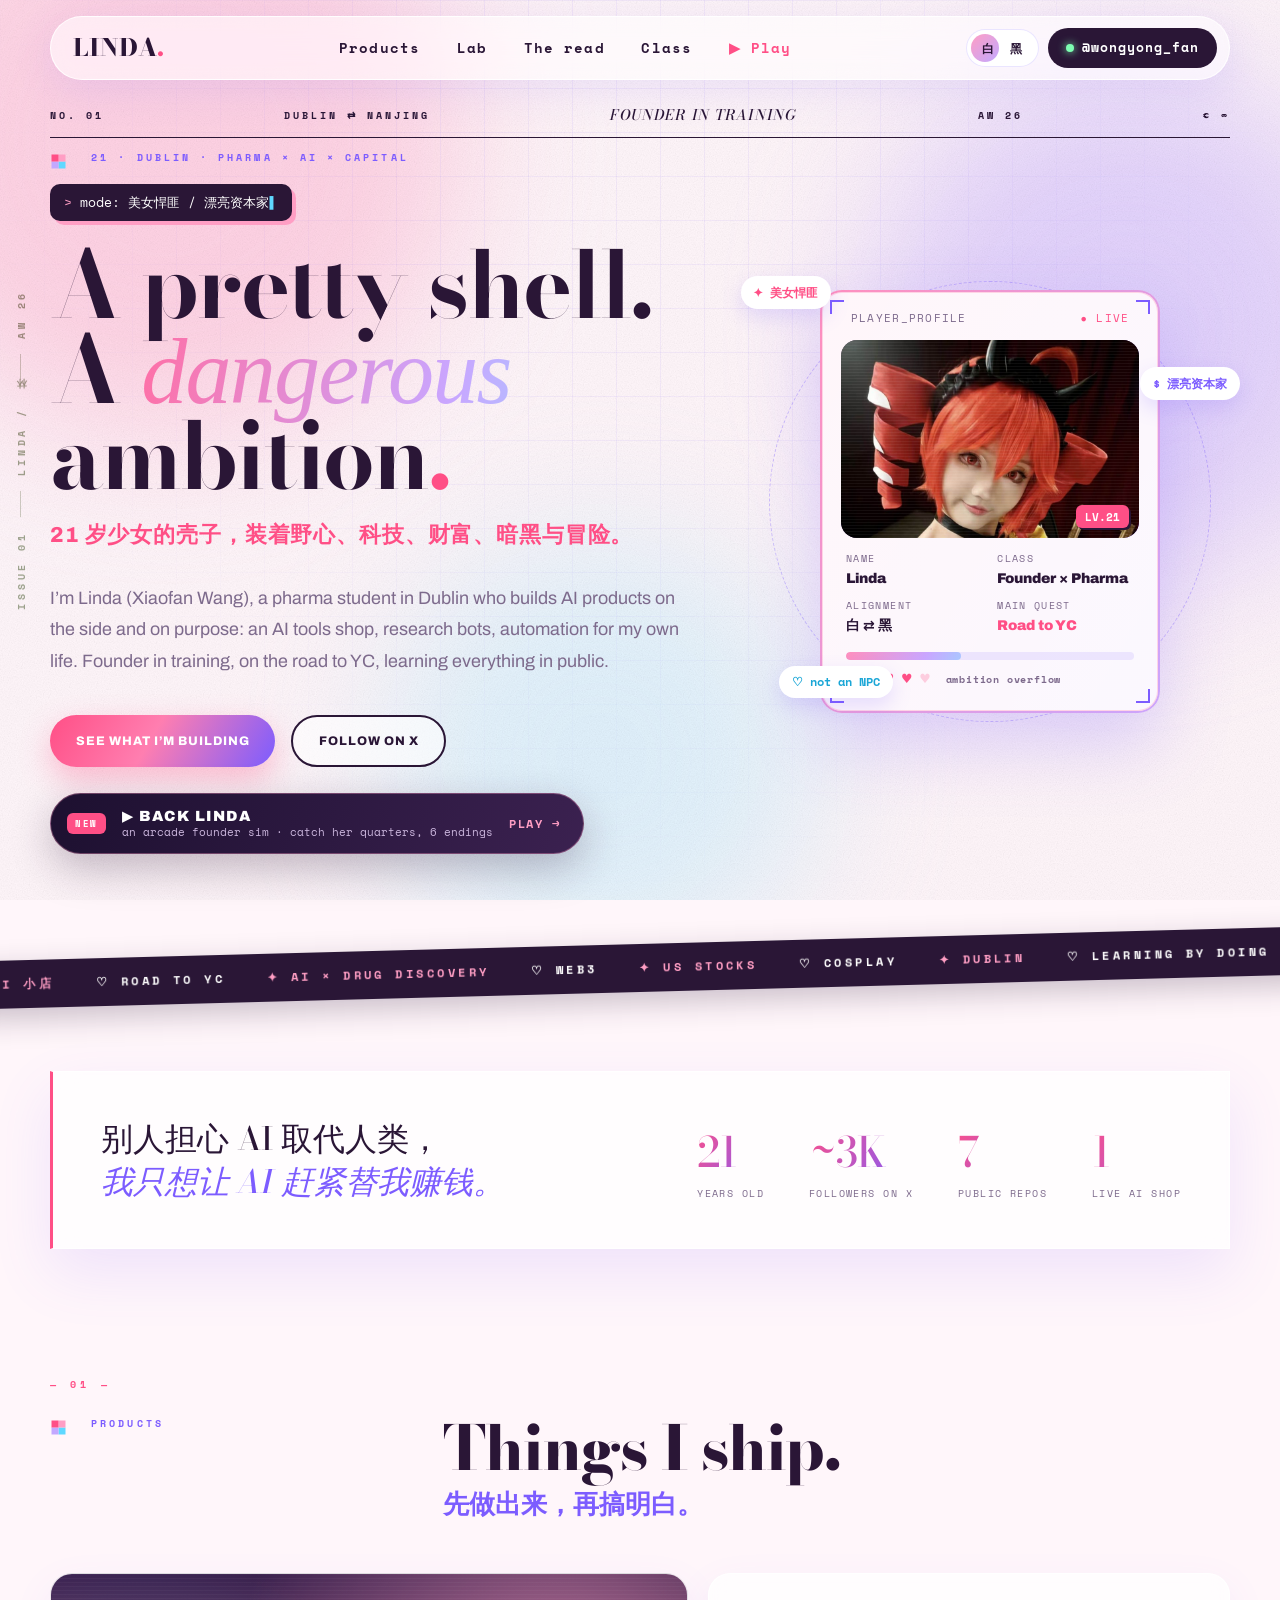
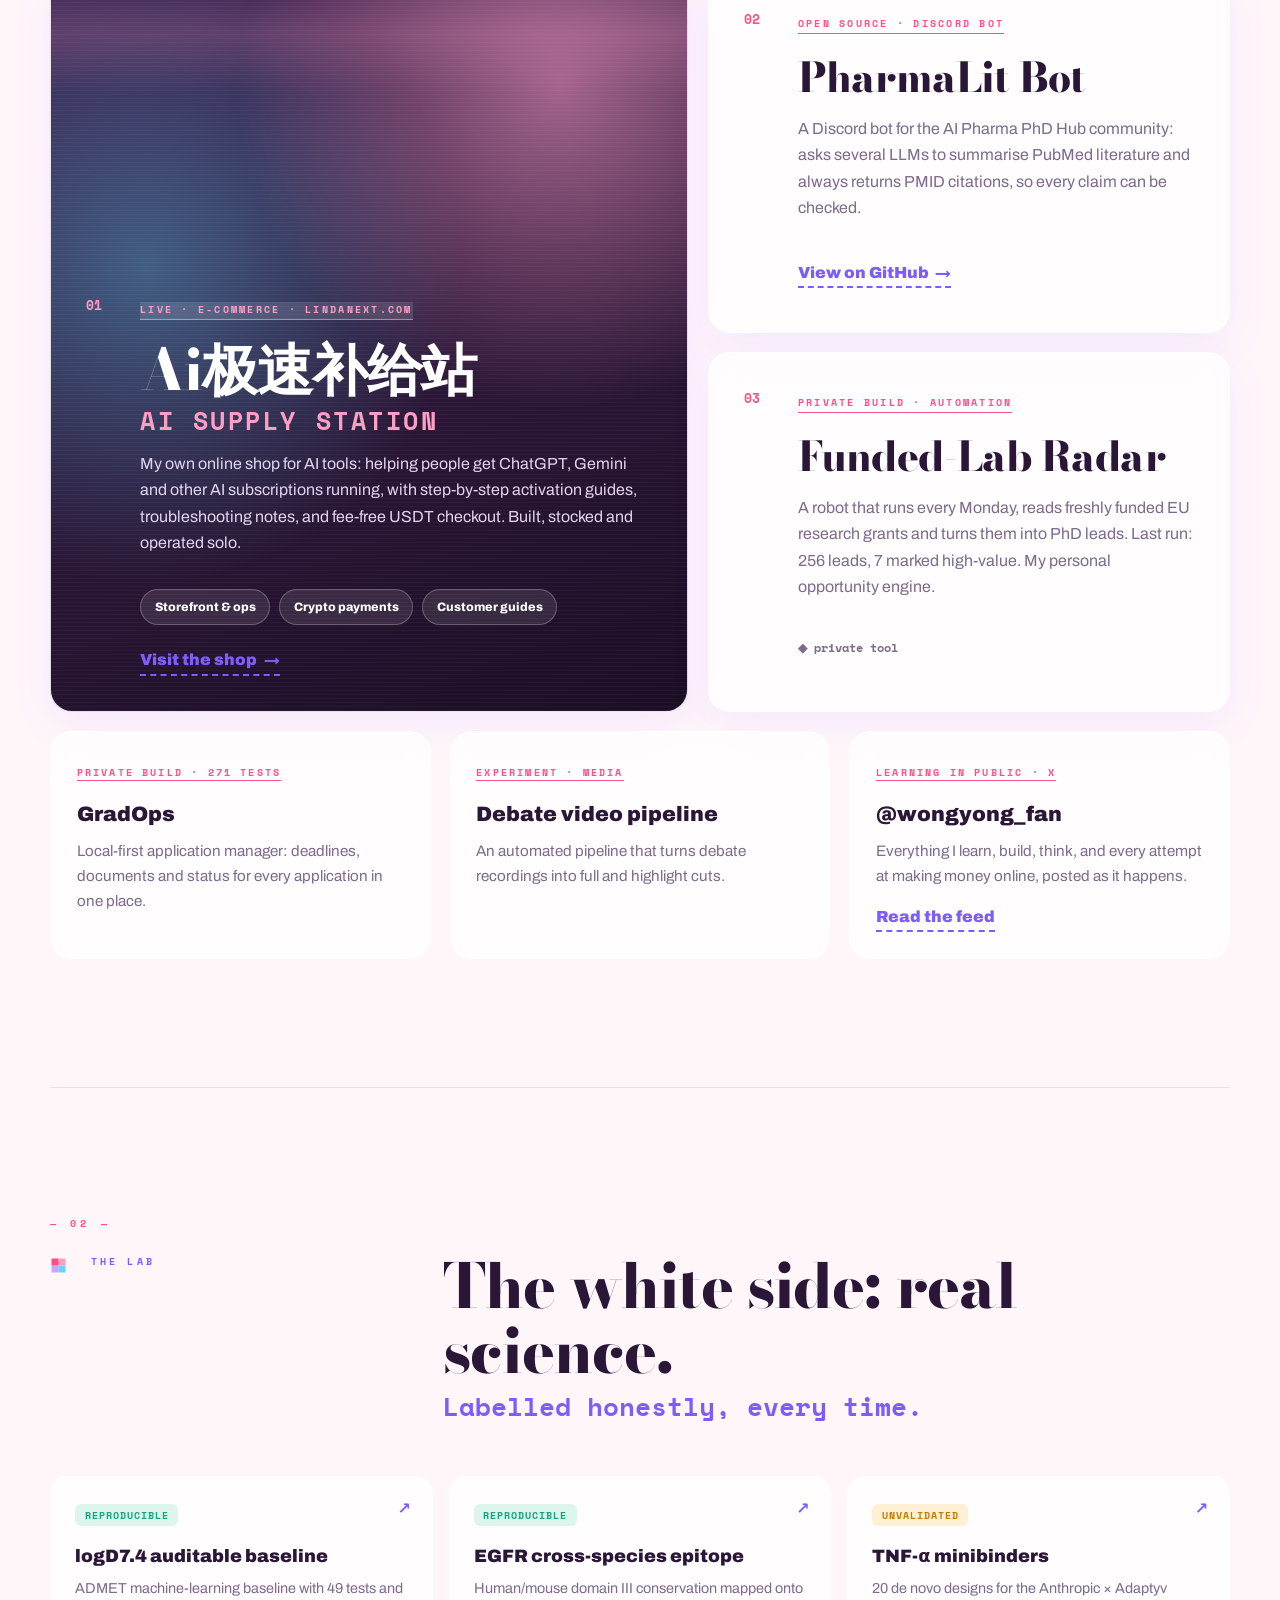
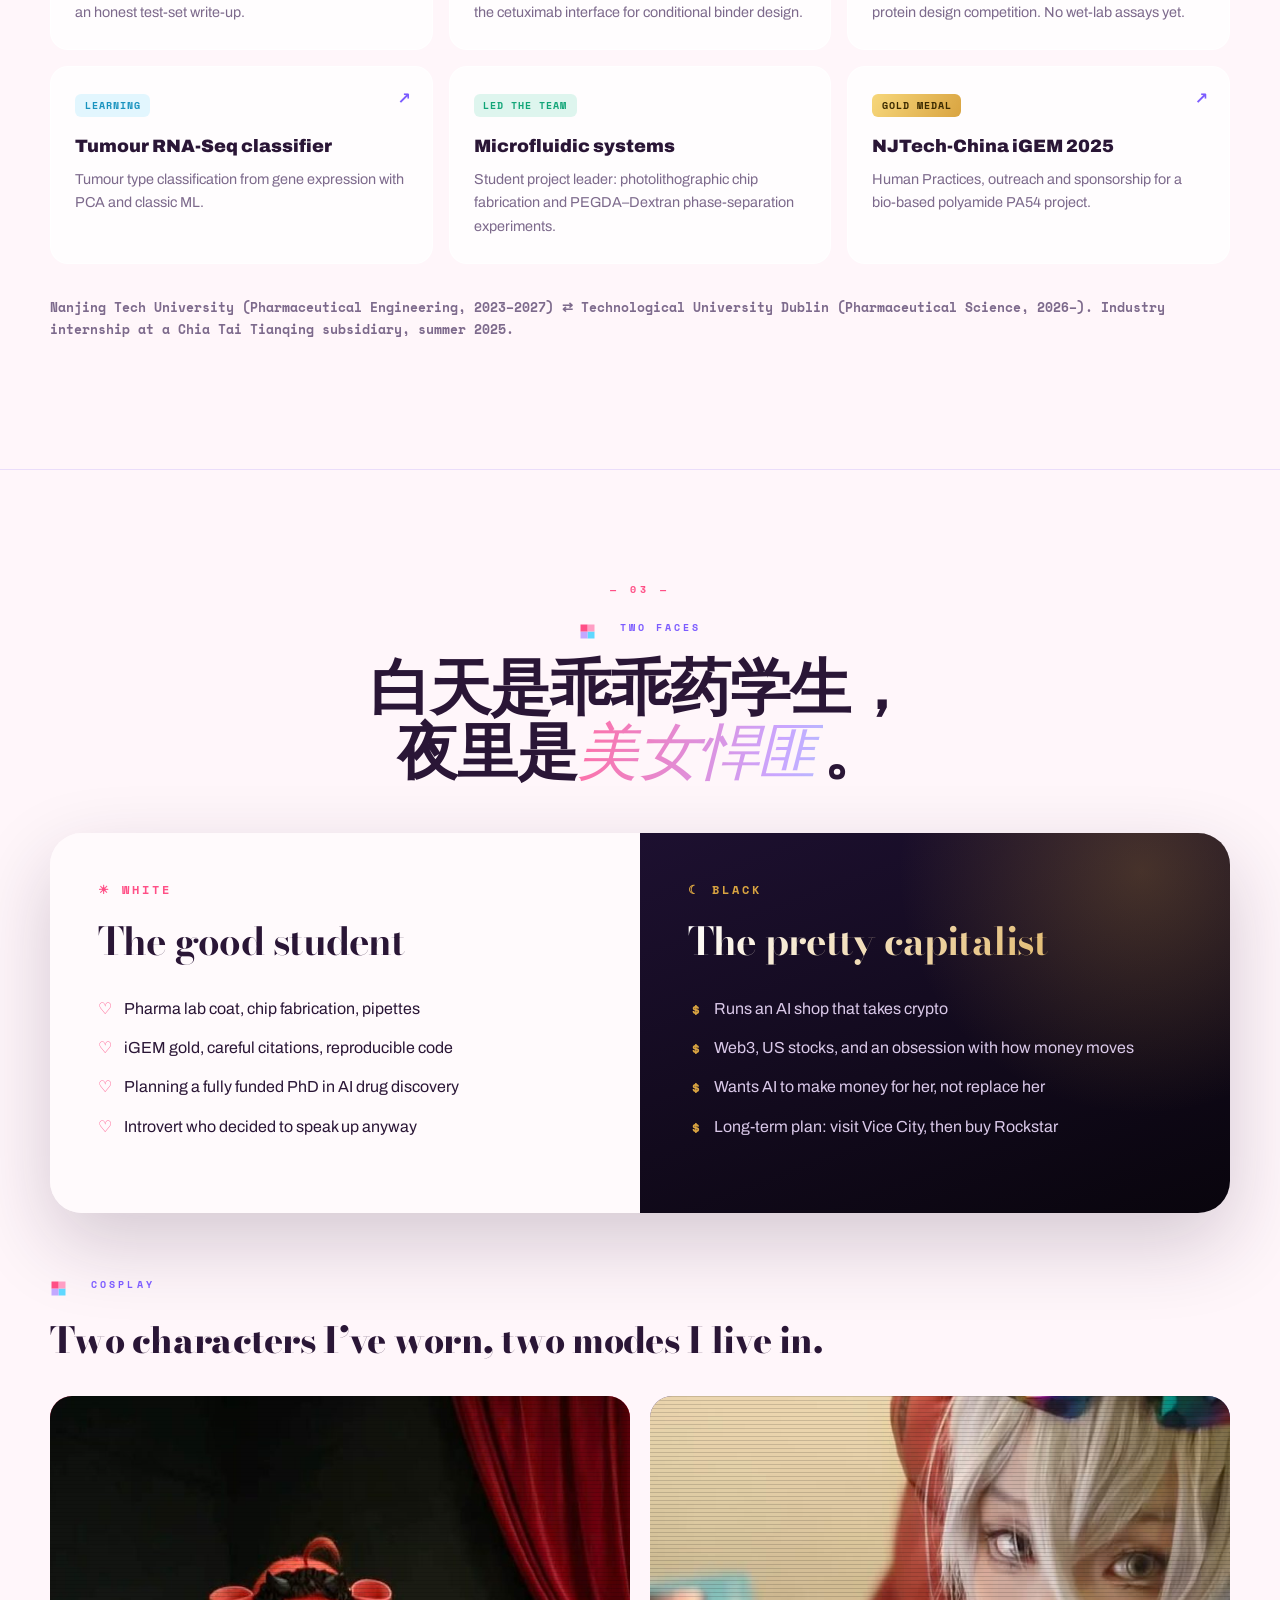
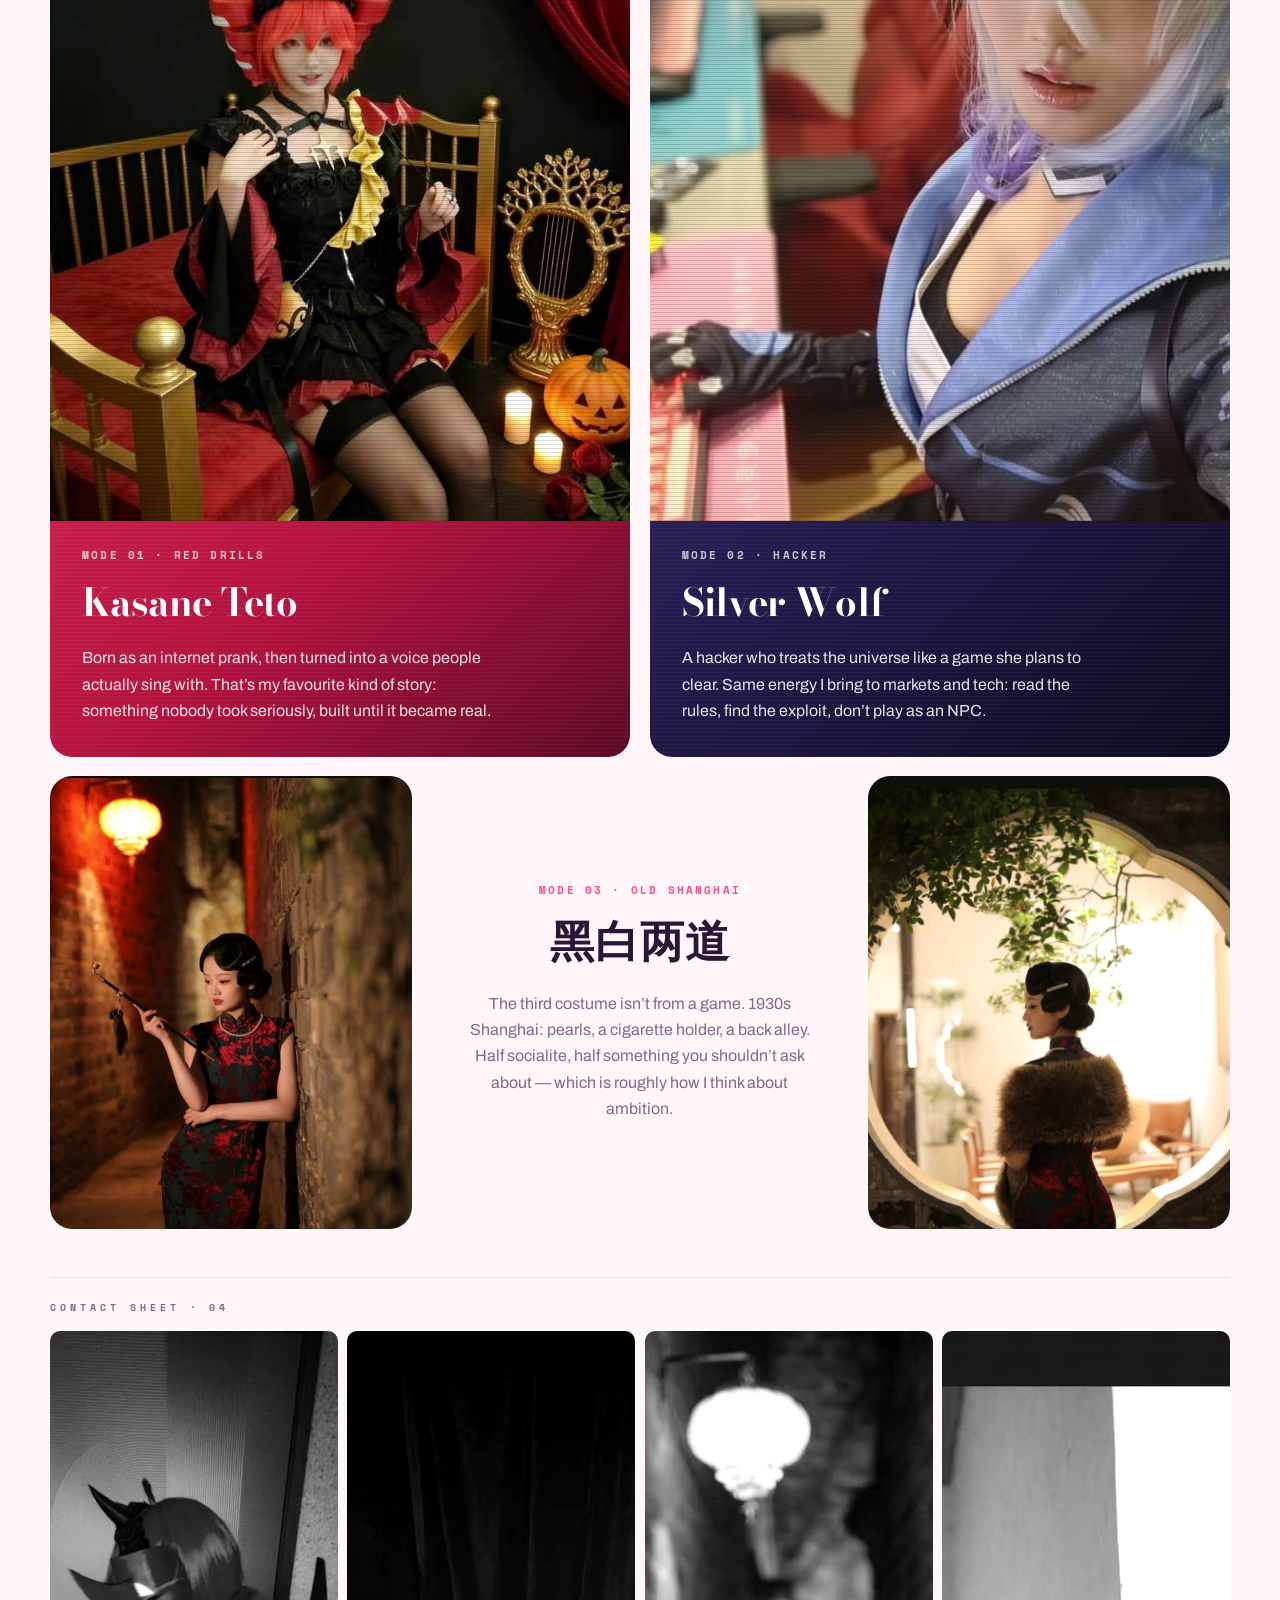
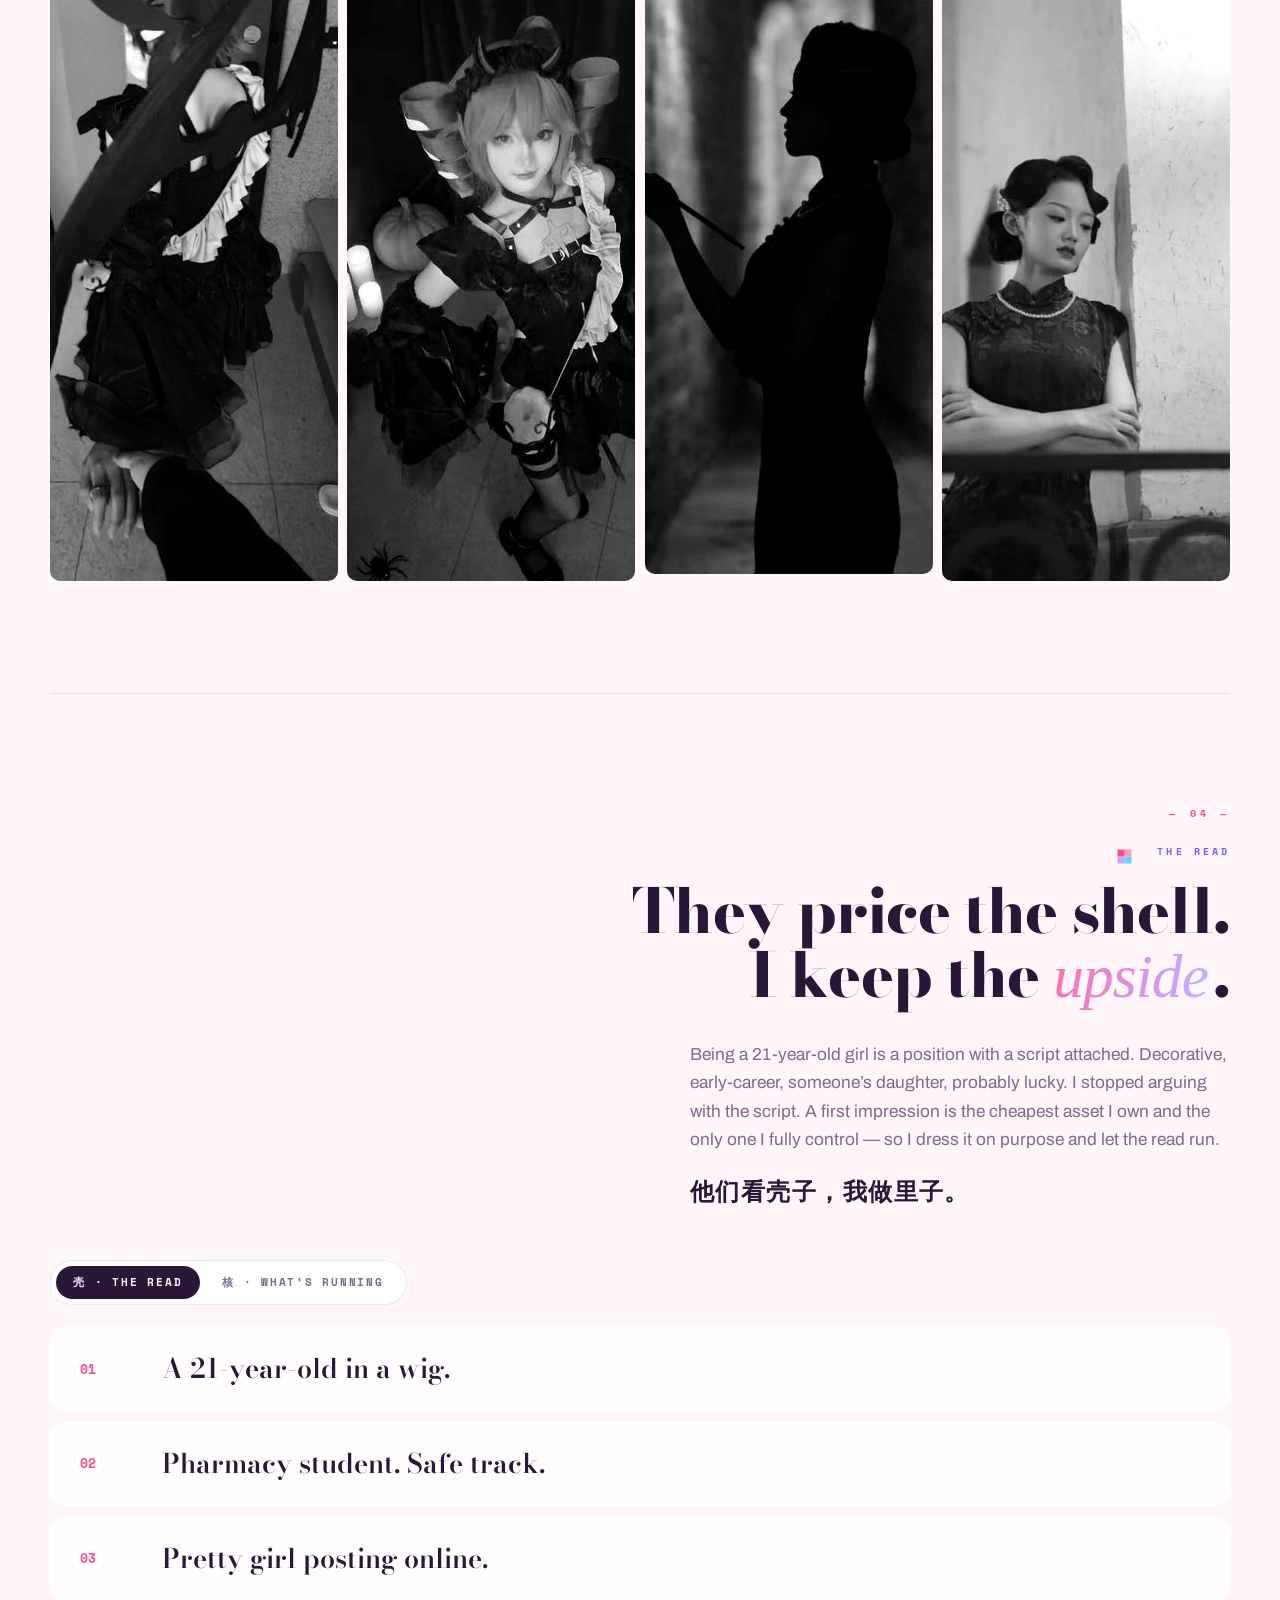
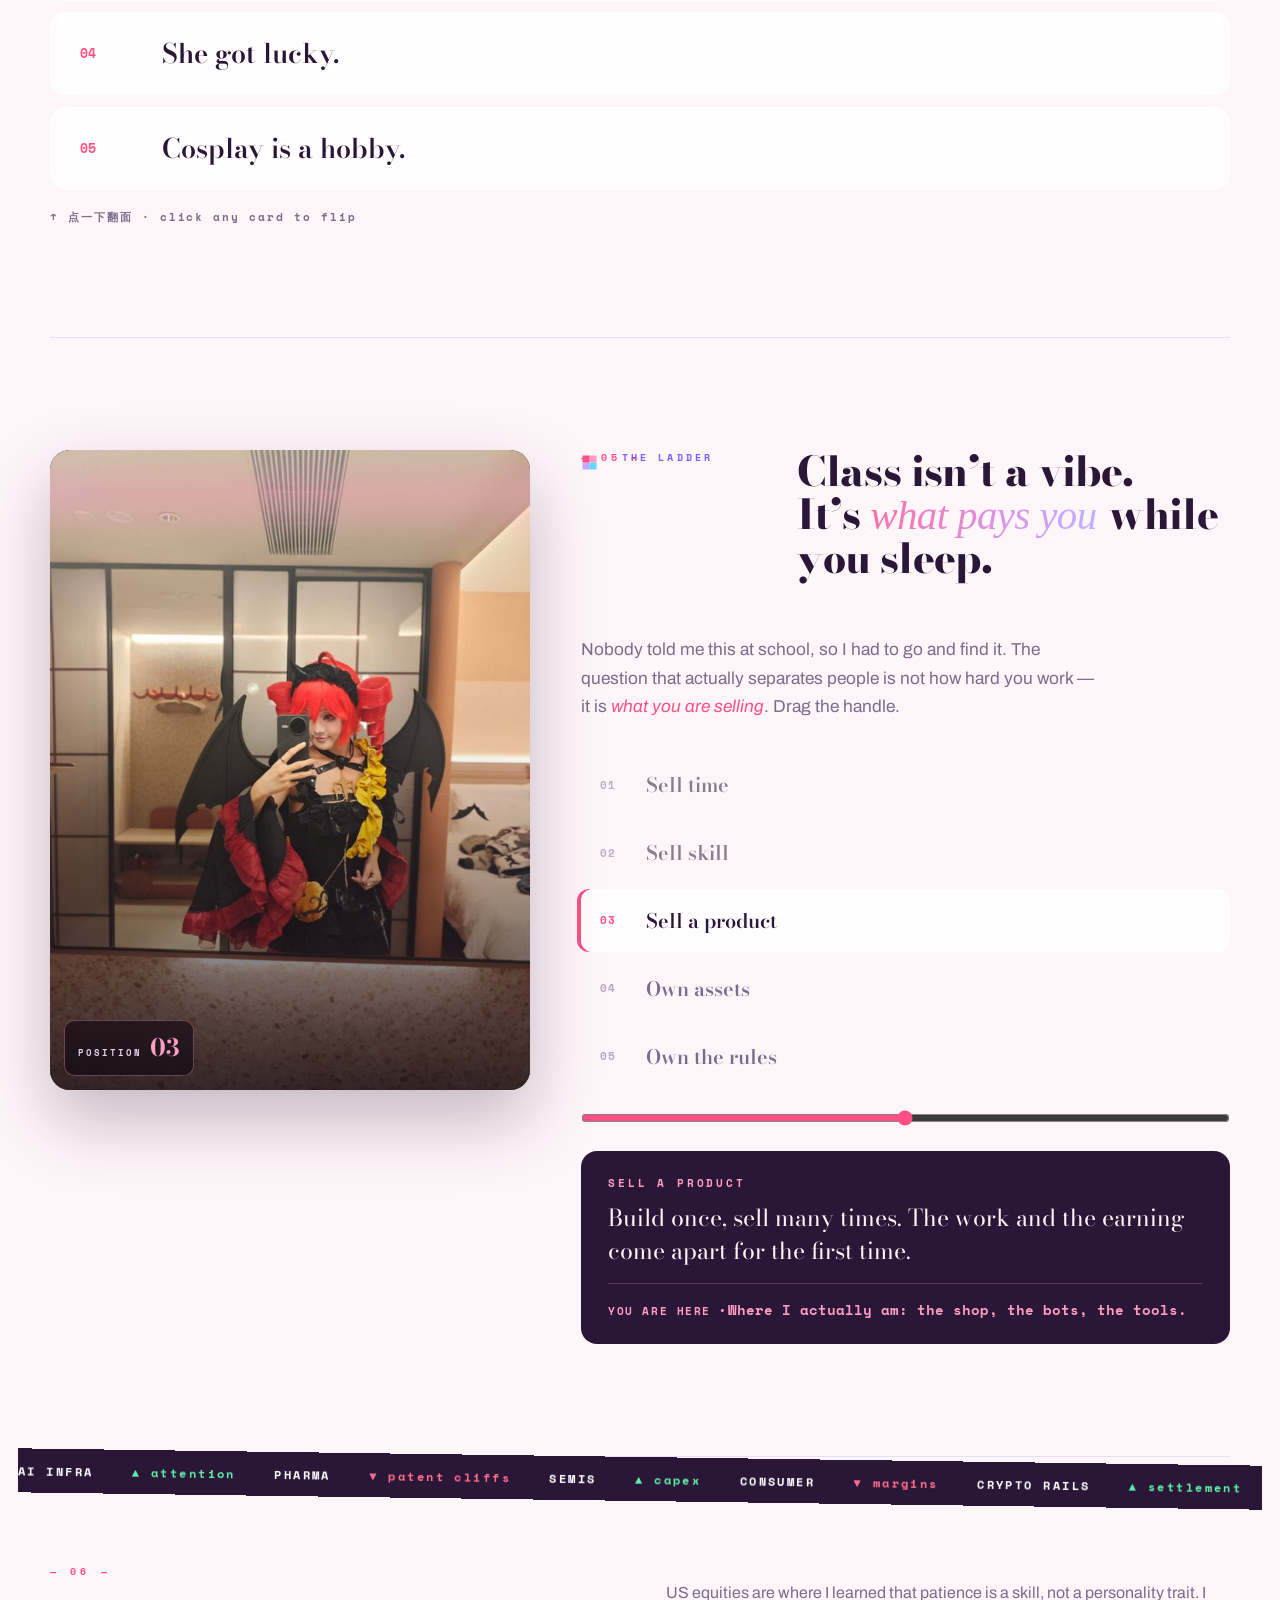
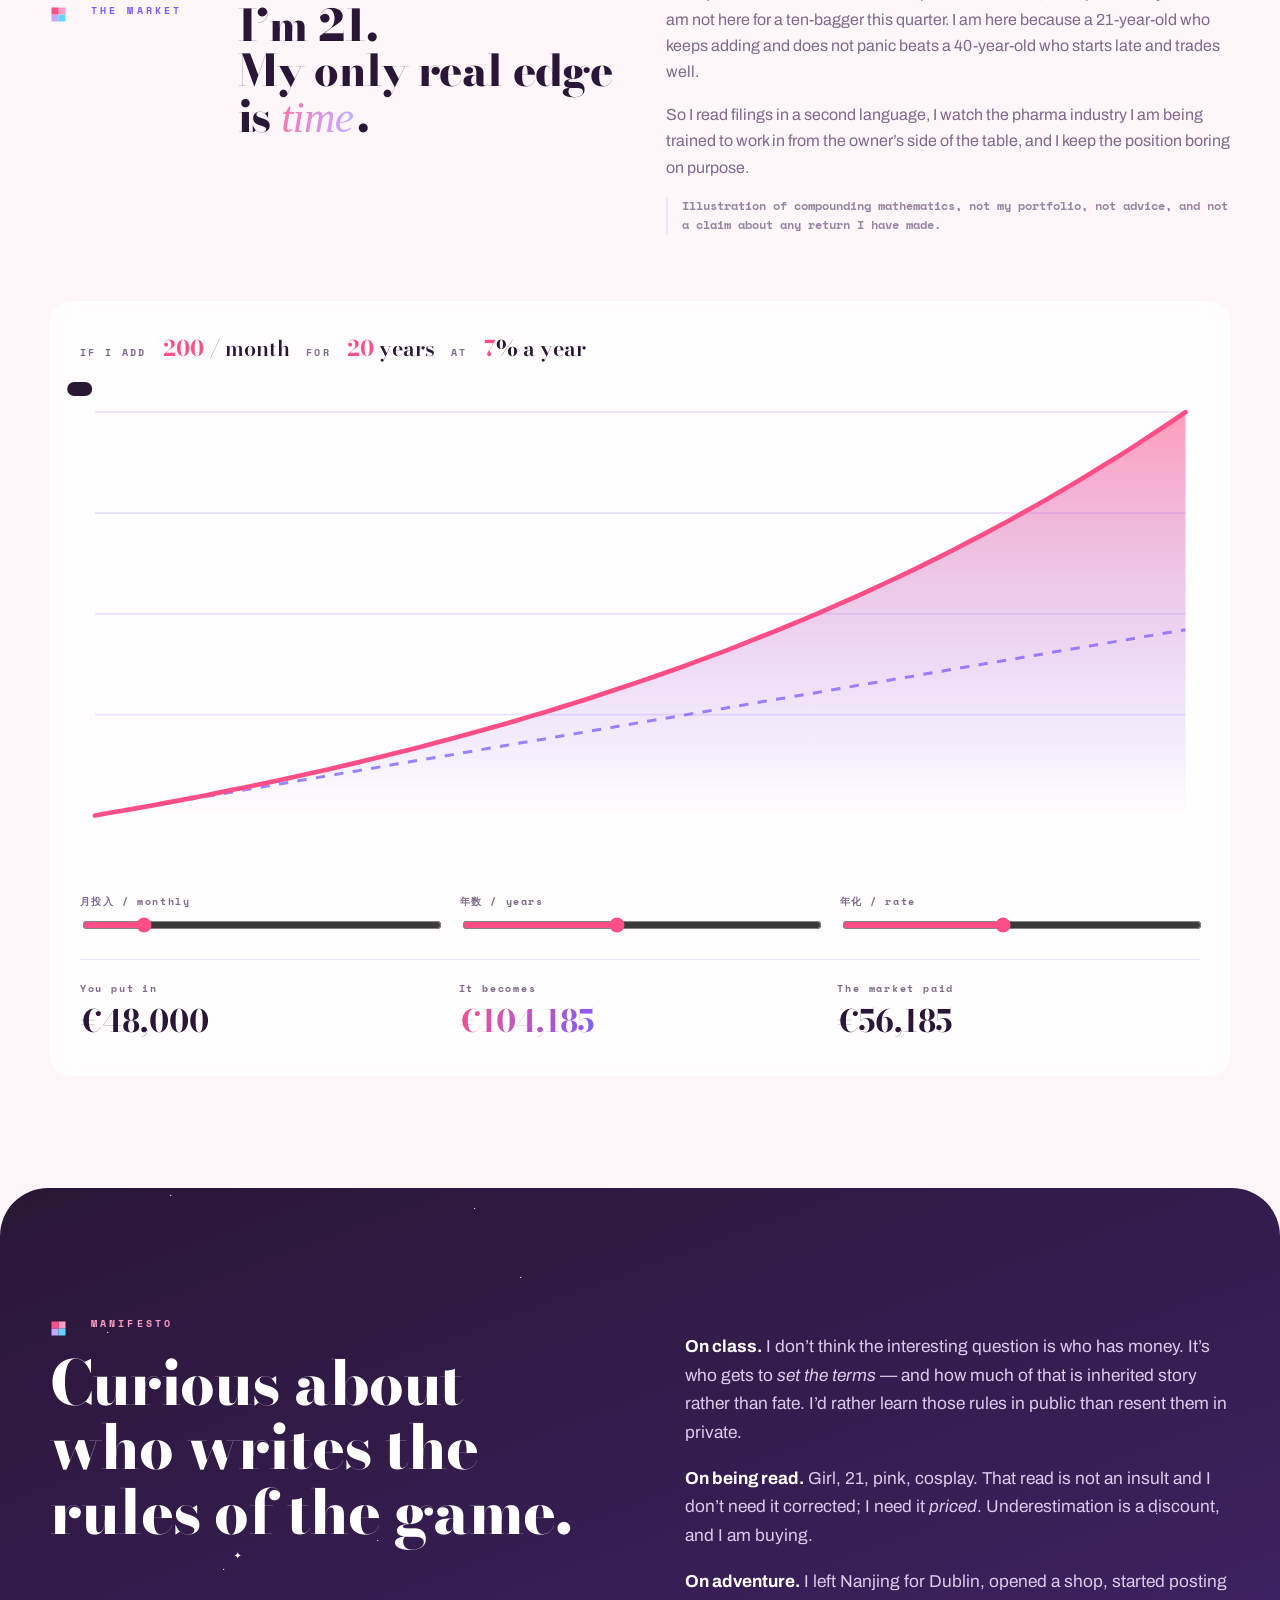
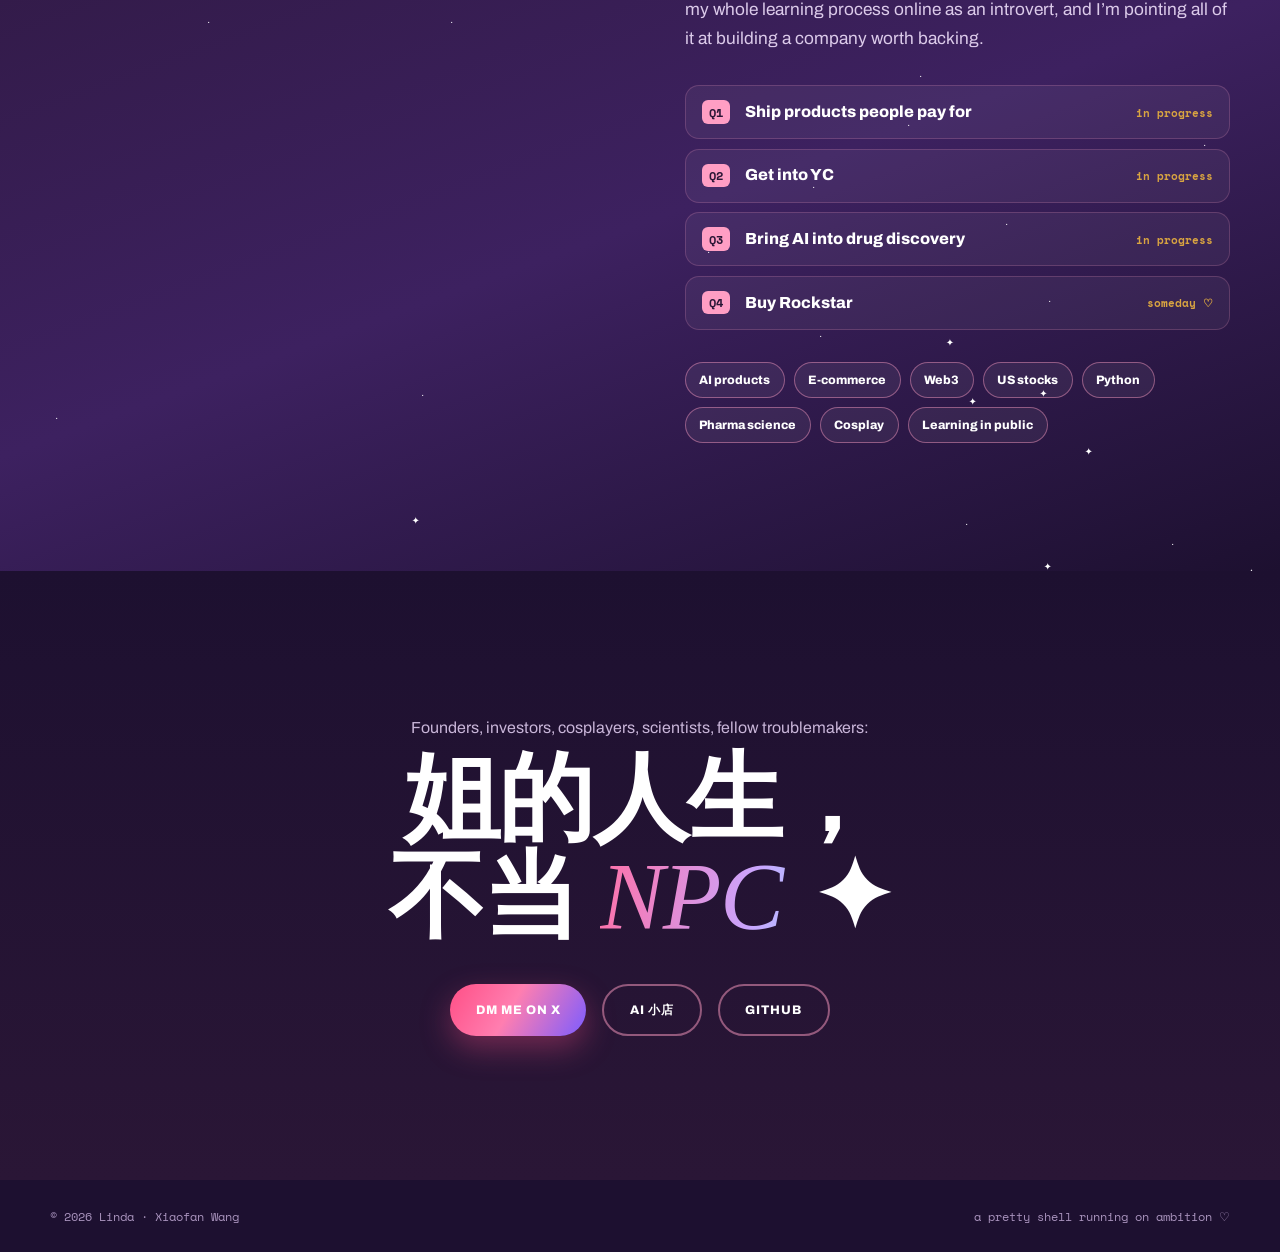
==== commit a4b36e0b: "Replace the token UI with a real-time arcade round The quarter was a row of plus/minus buttons, whic" ====
--- a/index.html
+++ b/index.html
@@ -59,7 +59,7 @@
         </div>
         <a class="play-cta" href="game.html">
           <span class="pc-badge">NEW</span>
-          <span class="pc-text"><b>▶ BACK LINDA</b><i>a founder sim · one cheque, 8 quarters, 6 endings</i></span>
+          <span class="pc-text"><b>▶ BACK LINDA</b><i>an arcade founder sim · catch her quarters, 6 endings</i></span>
           <span class="pc-go">PLAY →</span>
         </a>
       </div>
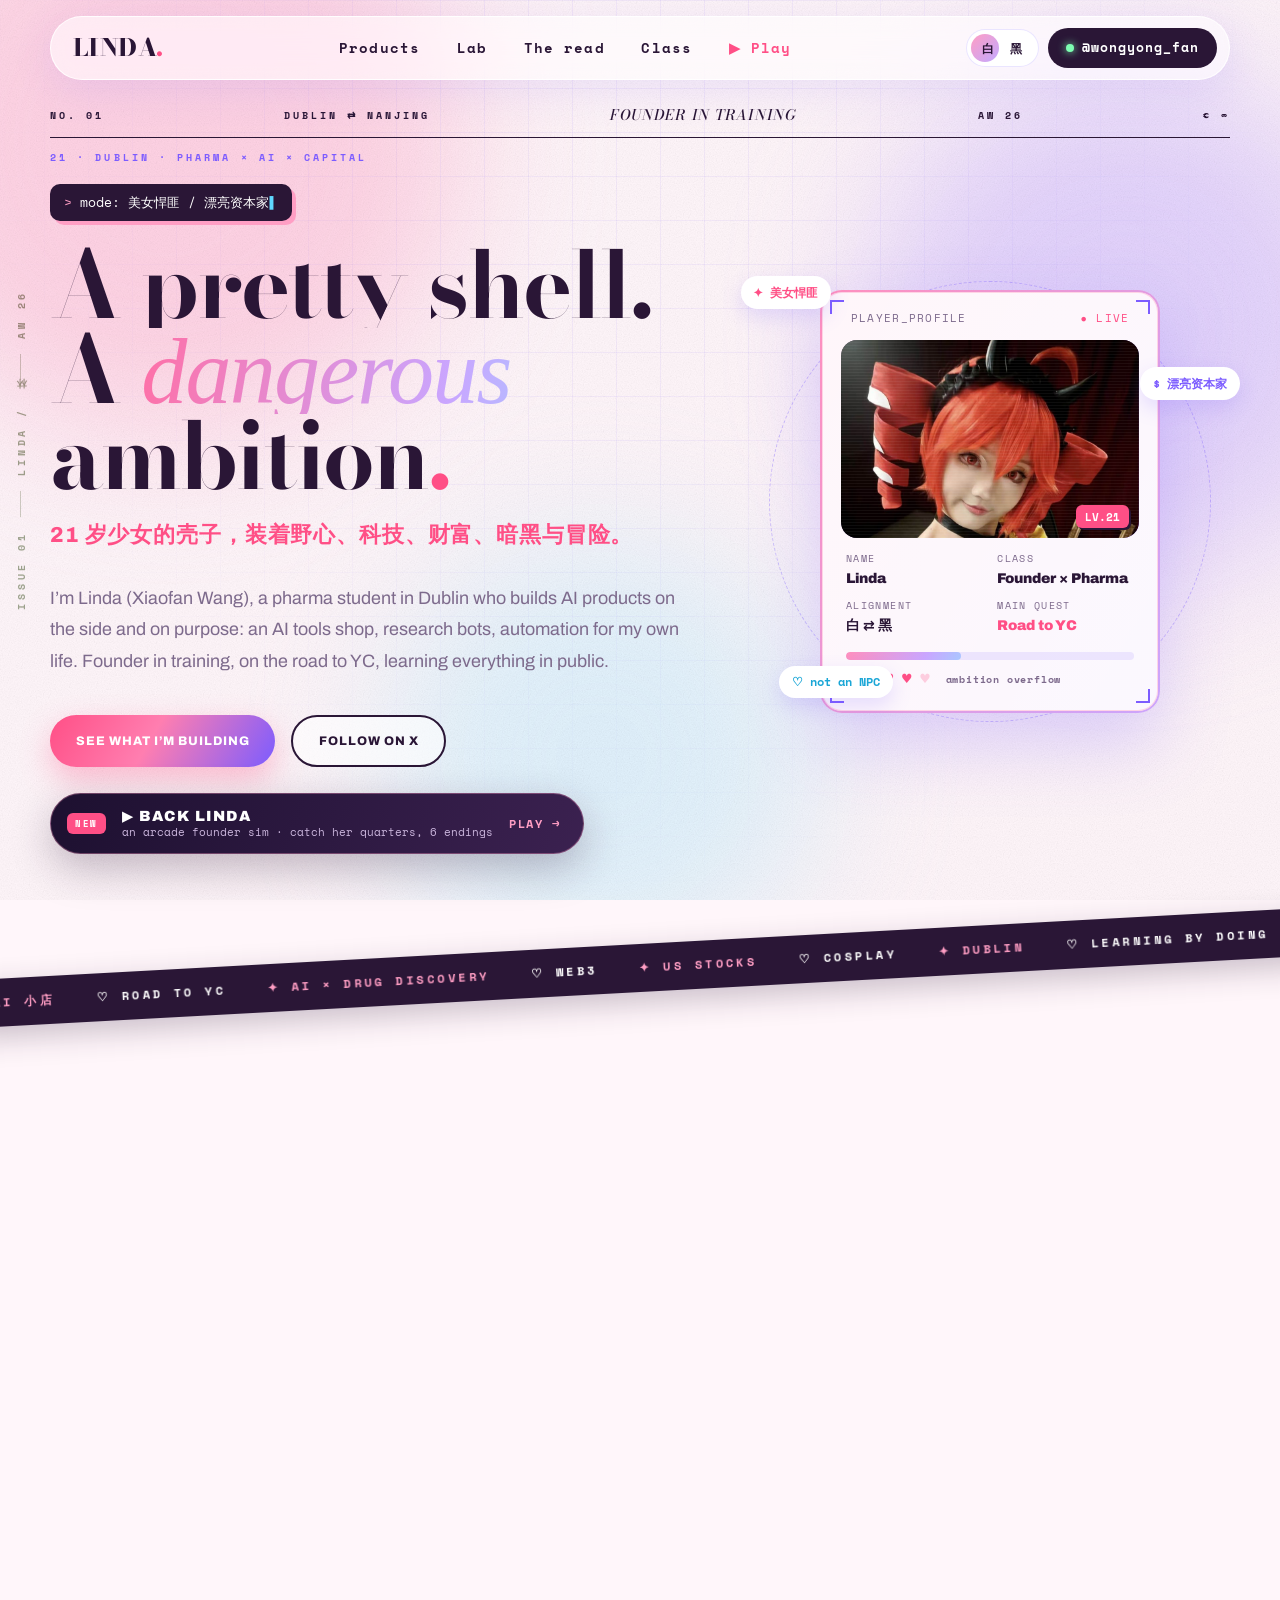
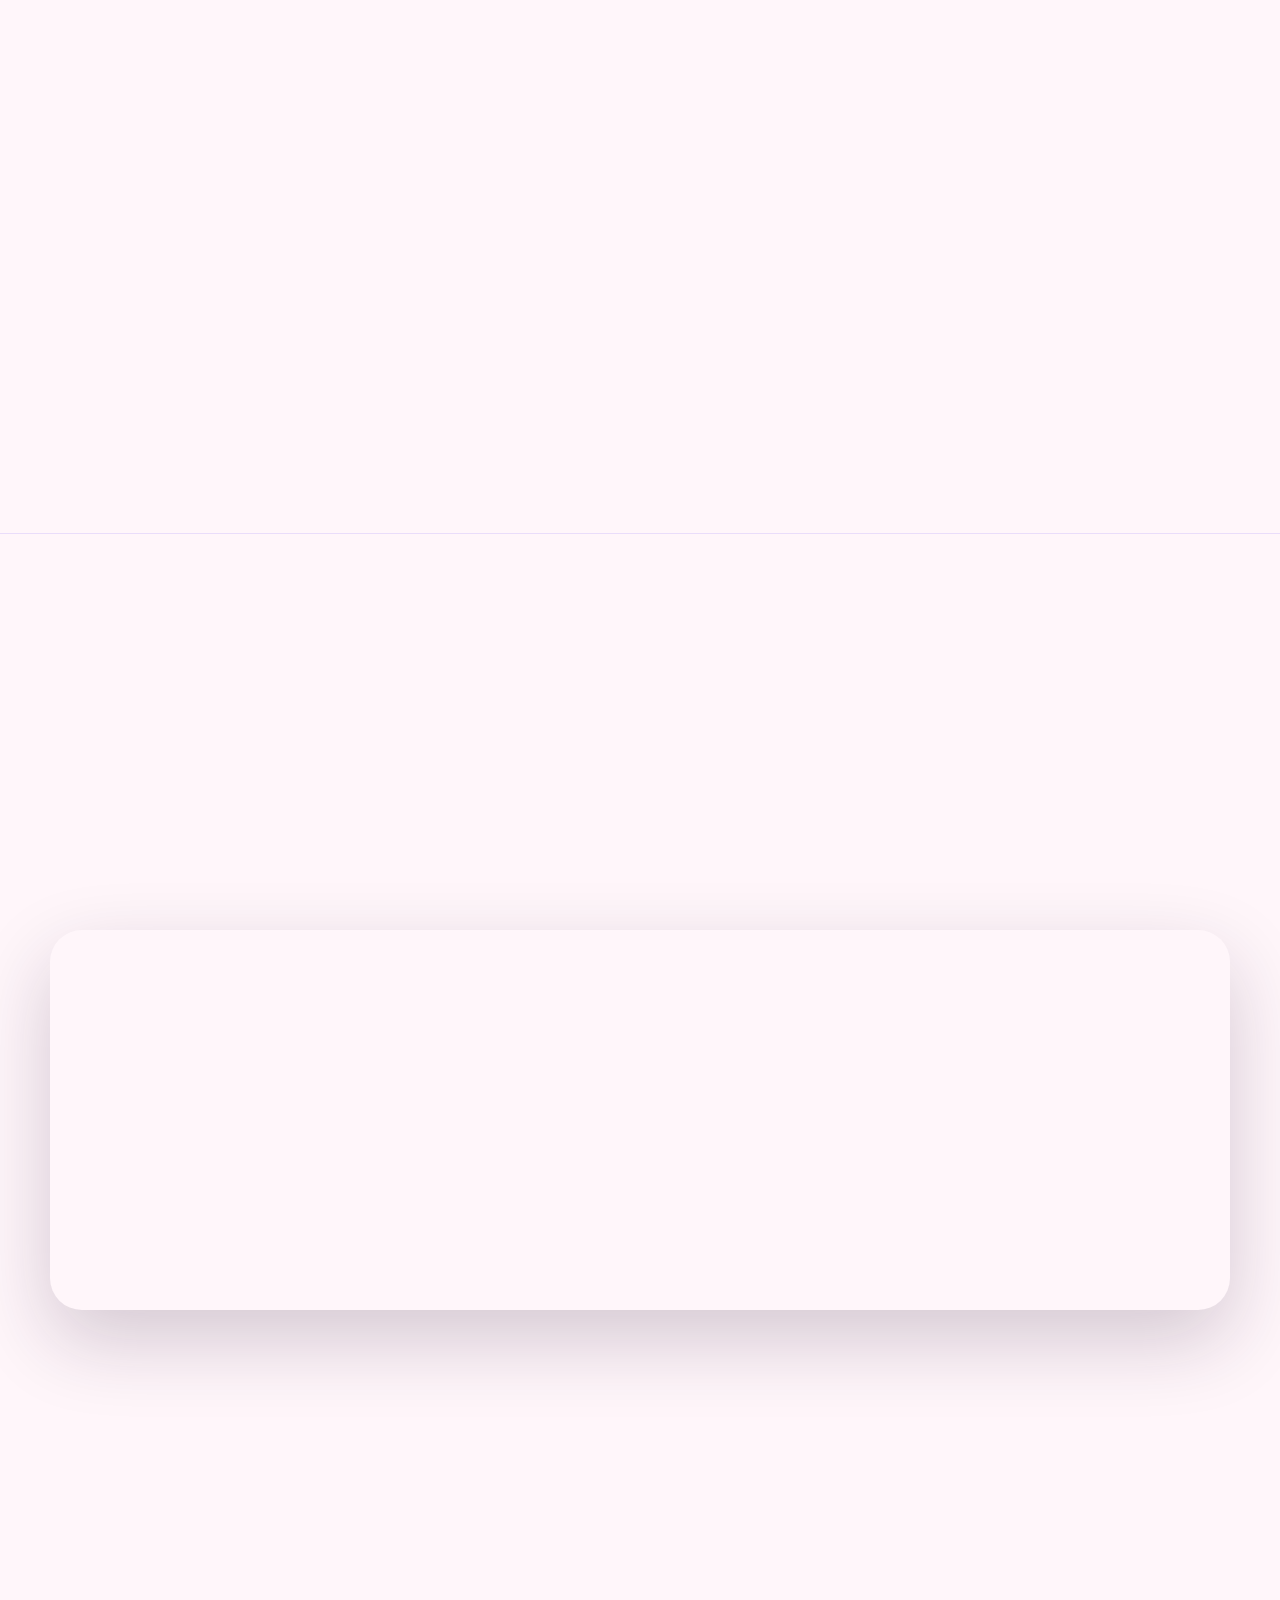
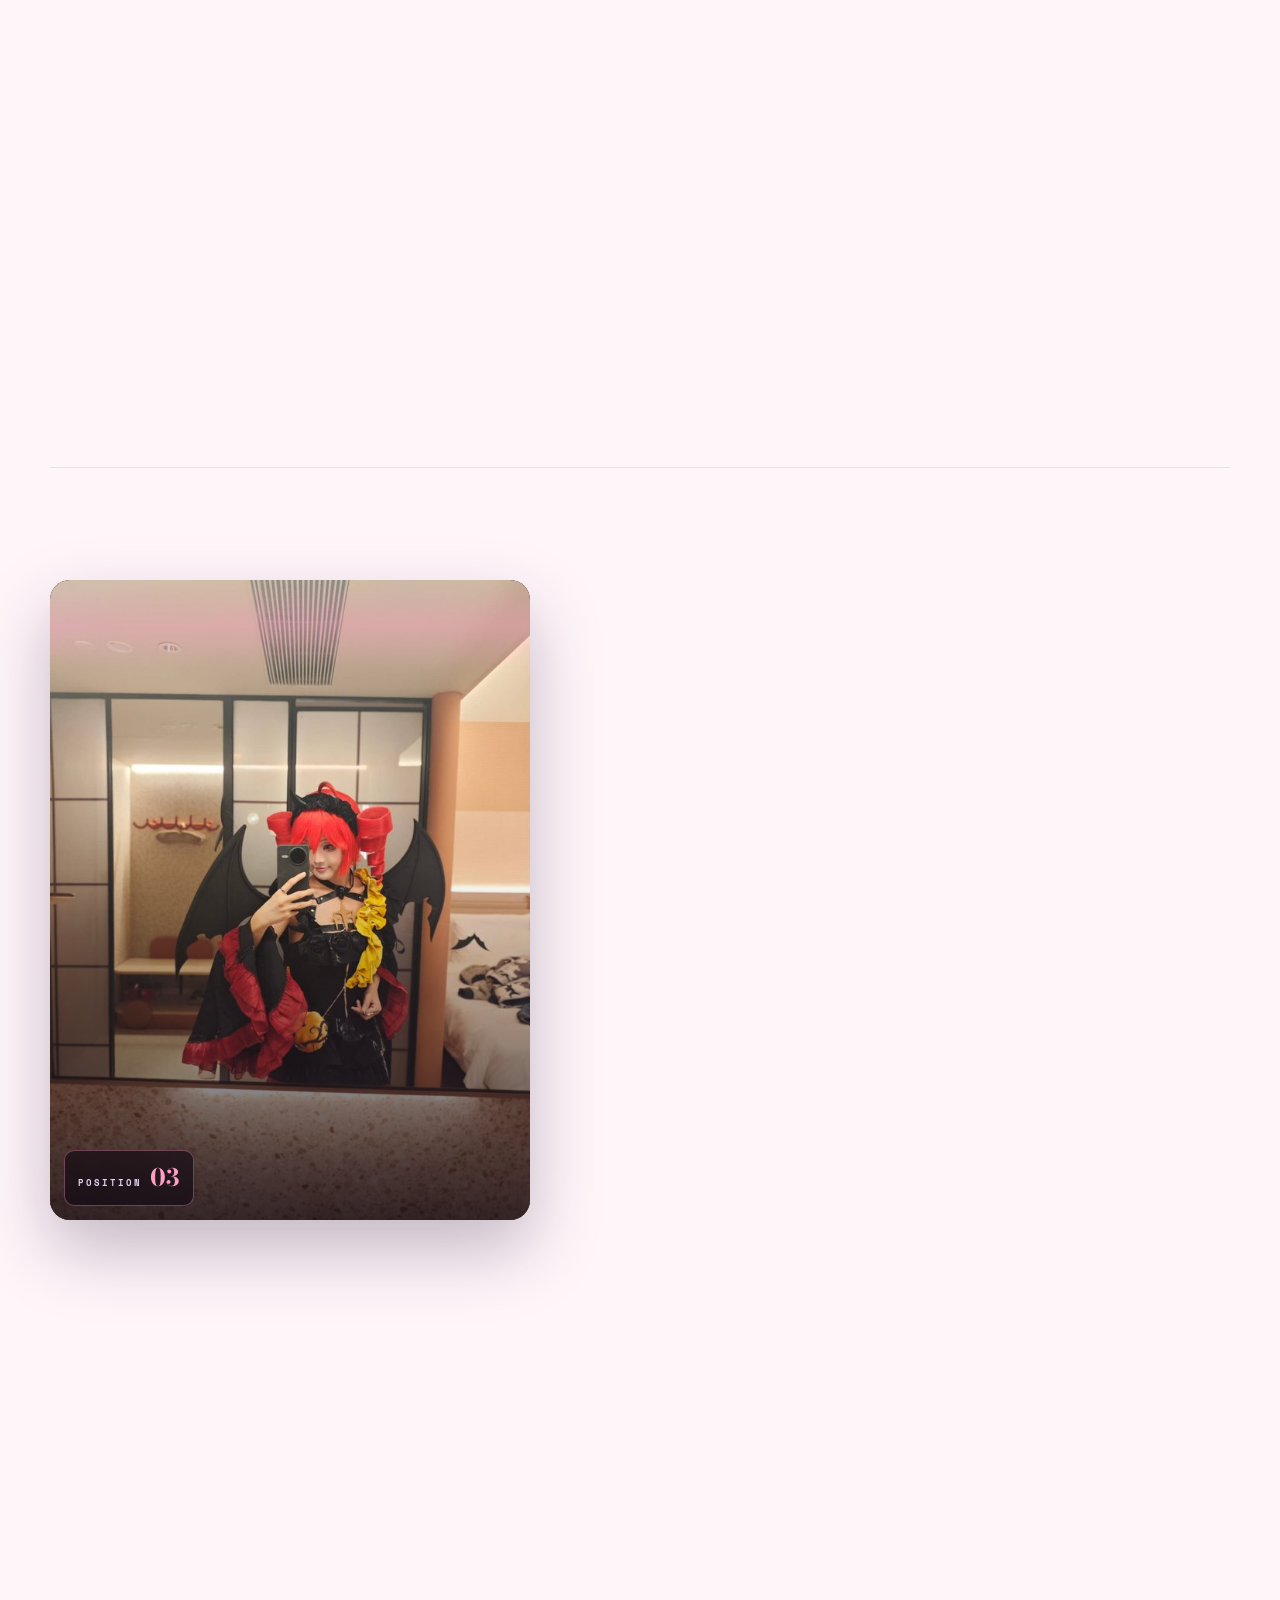
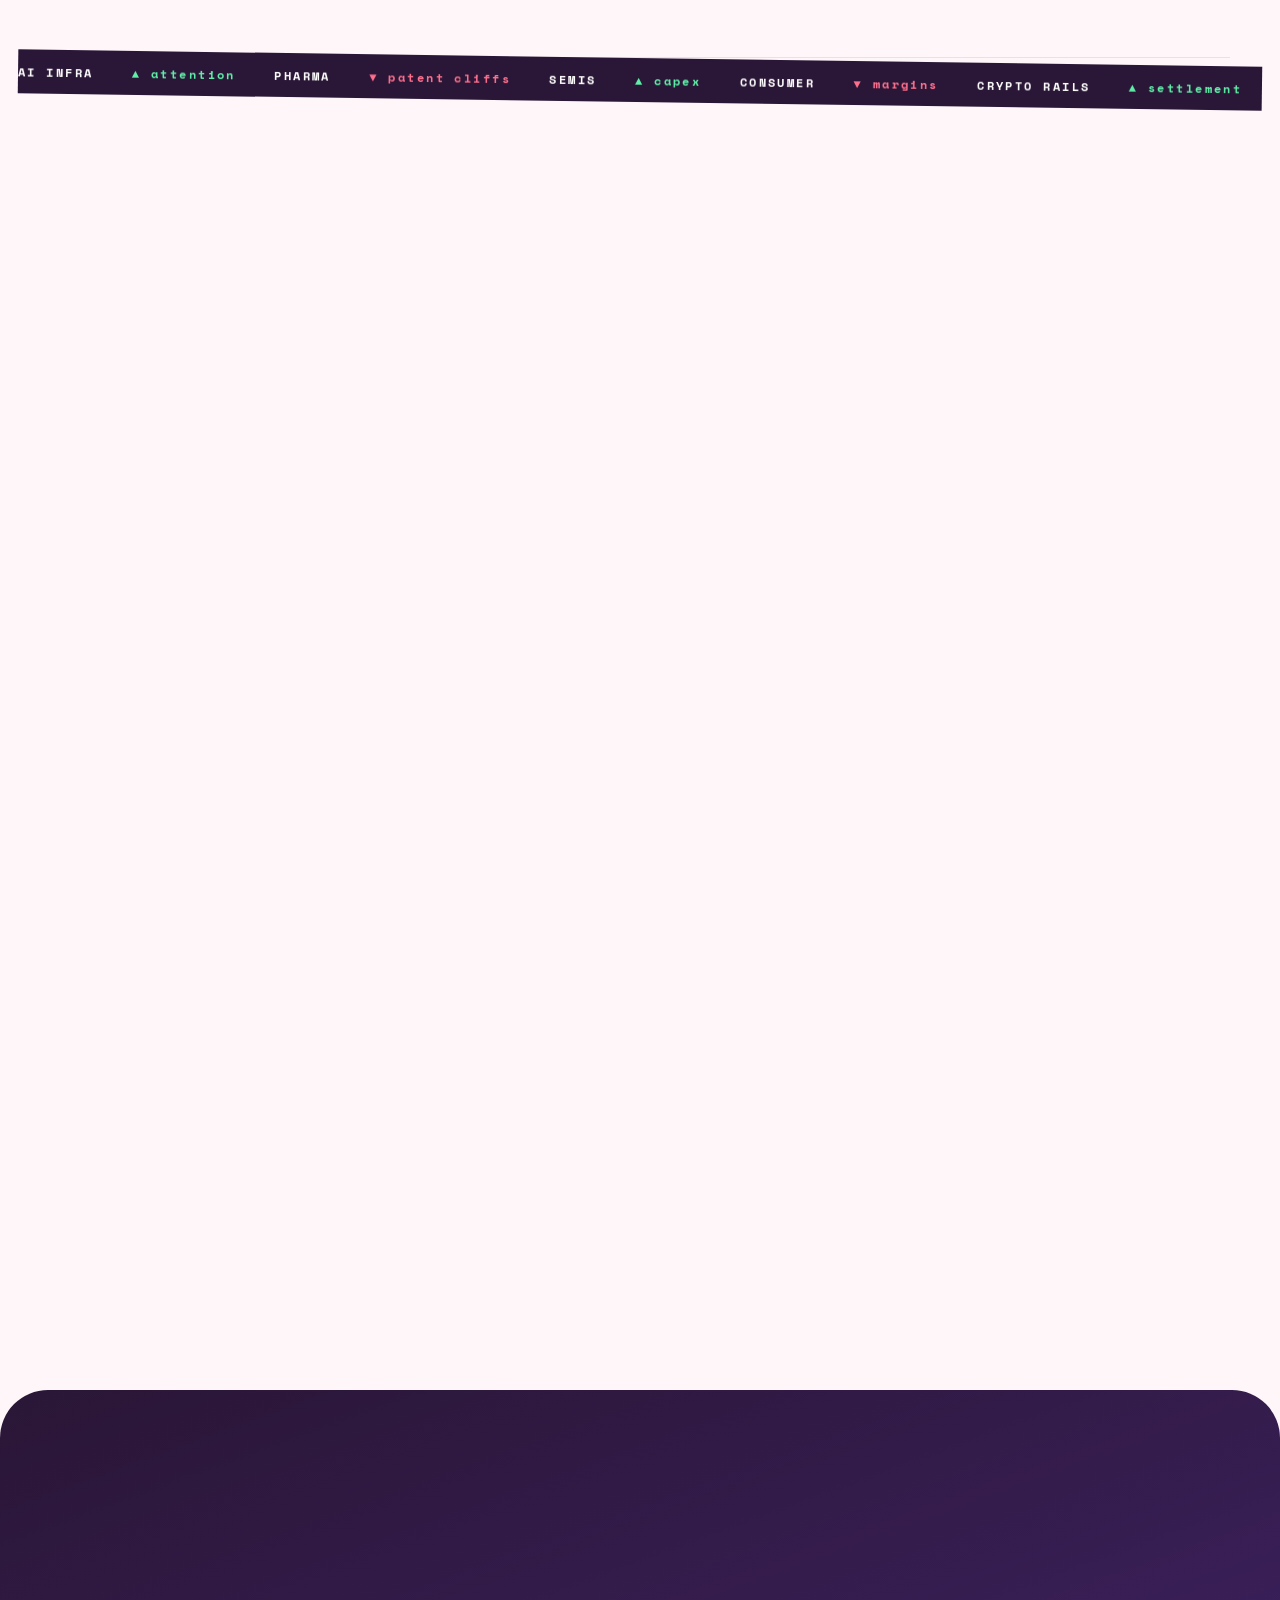
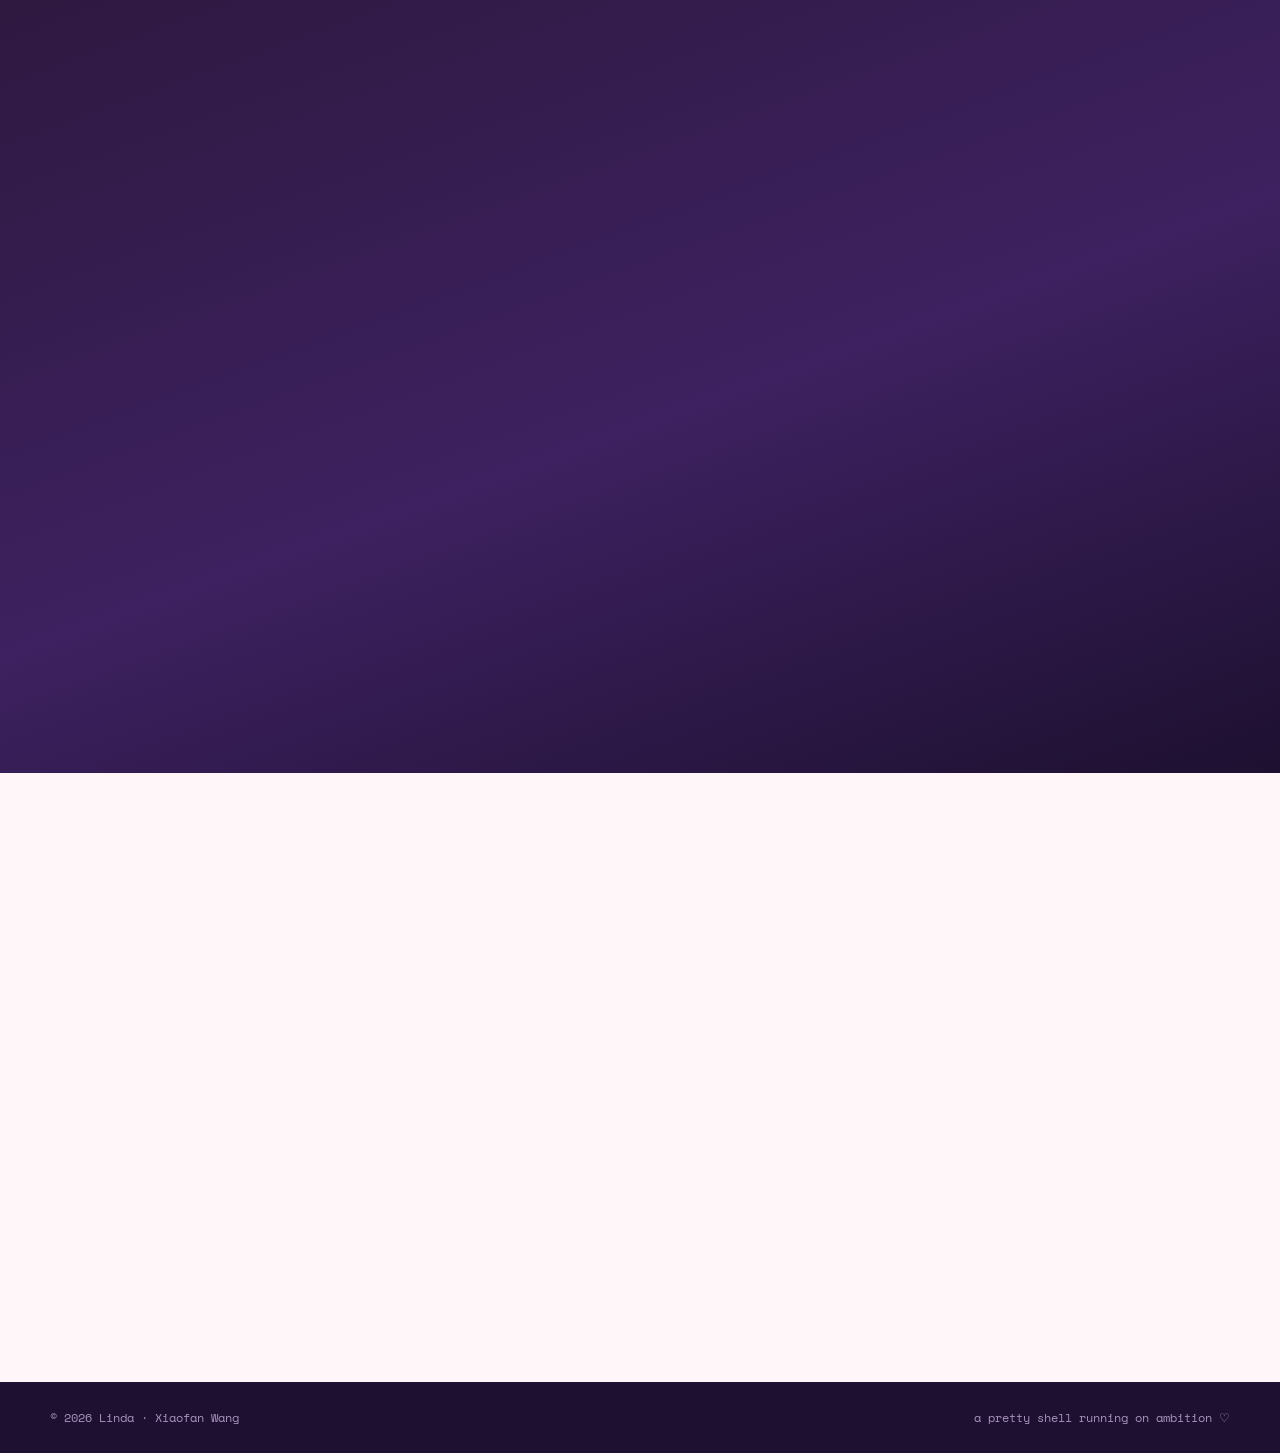
==== commit e78c38a3: "Replace the decorative effects with a scroll-driven motion layer Out: the emoji sparkle field, the c" ====
--- a/index.html
+++ b/index.html
@@ -13,23 +13,24 @@
   <link rel="preconnect" href="https://fonts.googleapis.com">
   <link rel="preconnect" href="https://fonts.gstatic.com" crossorigin>
   <link rel="stylesheet" href="https://fonts.googleapis.com/css2?family=Bodoni+Moda:ital,opsz,wght@0,6..96,400..900;1,6..96,400..900&family=Archivo:wght@400;600;800;900&family=Space+Mono:wght@400;700&display=swap">
-  <link rel="stylesheet" href="styles.css">
+  <link rel="stylesheet" href="styles.css?v=10">
   <title>Linda — a pretty shell, a dangerous ambition</title>
   <script>try{if(localStorage.getItem('theme')==='dark')document.documentElement.dataset.theme='dark'}catch(e){}</script>
 </head>
 <body>
+  <div class="scroll-progress" aria-hidden="true"><i></i></div>
+  <div class="cursor" aria-hidden="true"><i></i></div>
   <a class="skip-link" href="#main">Skip to content</a>
 
   <div class="bg" aria-hidden="true">
     <div class="blob b1"></div><div class="blob b2"></div><div class="blob b3"></div>
     <div class="grid-floor"></div>
   </div>
-  <div class="sparkles" aria-hidden="true"></div>
   <div class="grain" aria-hidden="true"></div>
   <div class="spine" aria-hidden="true"><span>ISSUE 01</span><i></i><span>LINDA / 林</span><i></i><span>AW 26</span></div>
 
   <header class="site-header">
-    <a class="wordmark glitch" data-text="LINDA." href="#top" aria-label="Linda, home">LINDA<span>.</span></a>
+    <a class="wordmark" href="#top" aria-label="Linda, home">LINDA<span>.</span></a>
     <nav aria-label="Primary navigation">
       <a href="#products">Products</a><a href="#lab">Lab</a><a href="#read">The read</a><a href="#ladder">Class</a><a class="nav-play" href="game.html">▶ Play</a>
     </nav>
@@ -48,9 +49,9 @@
         <span>NO. 01</span><span>DUBLIN ⇄ NANJING</span><span class="mast-mid">FOUNDER IN TRAINING</span><span>AW 26</span><span>€ ∞</span>
       </div>
       <div class="hero-copy">
-        <p class="eyebrow"><span class="pix"></span> 21 · Dublin · pharma × AI × capital</p>
+        <p class="eyebrow">21 · Dublin · pharma × AI × capital</p>
         <p class="terminal" aria-hidden="true"><span class="prompt">&gt;</span> <span class="typed" data-lines="boot linda.exe|mode: 美女悍匪 / 漂亮资本家|refuse_to_be_an_NPC = true|quest: road to YC ✦"></span><span class="caret">▌</span></p>
-        <h1>A pretty shell.<br>A <em class="shimmer">dangerous</em> ambition<span class="heart">.</span></h1>
+        <h1>A pretty shell.<br>A <em class="shimmer">dangerous</em> ambition<span class="stop">.</span></h1>
         <p class="zh-line" lang="zh">21 岁少女的壳子，装着野心、科技、财富、暗黑与冒险。</p>
         <p class="lede">I’m Linda (Xiaofan Wang), a pharma student in Dublin who builds AI products on the side and on purpose: an AI tools shop, research bots, automation for my own life. Founder in training, on the road to YC, learning everything in public.</p>
         <div class="actions">
@@ -70,7 +71,7 @@
         <div class="card holo">
           <i class="corner tl"></i><i class="corner tr"></i><i class="corner bl"></i><i class="corner br"></i>
           <div class="card-top"><span>PLAYER_PROFILE</span><span class="live">● LIVE</span></div>
-          <div class="avatar">
+          <div class="avatar wipe">
             <img src="img/hero-portrait.jpg" alt="" width="900" height="600" fetchpriority="high">
             <span class="avatar-tag">LV.21</span>
           </div>
@@ -106,7 +107,7 @@
 
     <!-- ================= PRODUCTS ================= -->
     <section class="section" id="products">
-      <div class="section-head reveal"><p class="eyebrow"><span class="pix"></span> Products</p><h2>Things I ship.<br><span class="sub" lang="zh">先做出来，再搞明白。</span></h2></div>
+      <div class="section-head reveal"><p class="eyebrow">Products</p><h2>Things I ship.<br><span class="sub" lang="zh">先做出来，再搞明白。</span></h2></div>
       <div class="project-grid">
         <article class="project feature reveal tilt">
           <div class="scan" aria-hidden="true"></div>
@@ -130,7 +131,7 @@
 
     <!-- ================= LAB ================= -->
     <section class="section lab" id="lab">
-      <div class="section-head reveal"><p class="eyebrow"><span class="pix"></span> The lab</p><h2>The white side: real science.<br><span class="sub">Labelled honestly, every time.</span></h2></div>
+      <div class="section-head reveal"><p class="eyebrow">The lab</p><h2>The white side: real science.<br><span class="sub">Labelled honestly, every time.</span></h2></div>
       <div class="lab-grid">
         <a class="lab-item reveal" href="https://github.com/Lindaa283/admet-logd-baseline" target="_blank" rel="noreferrer"><span class="lvl ok">reproducible</span><h3>logD7.4 auditable baseline</h3><p>ADMET machine-learning baseline with 49 tests and an honest test-set write-up.</p></a>
         <a class="lab-item reveal" href="https://github.com/Lindaa283/egfr-crossspecies-epitope" target="_blank" rel="noreferrer"><span class="lvl ok">reproducible</span><h3>EGFR cross-species epitope</h3><p>Human/mouse domain III conservation mapped onto the cetuximab interface for conditional binder design.</p></a>
@@ -144,7 +145,7 @@
 
     <!-- ================= TWO FACES ================= -->
     <section class="faces" id="faces">
-      <div class="faces-head reveal"><p class="eyebrow"><span class="pix"></span> Two faces</p><h2>白天是乖乖药学生，<br>夜里是<span class="shimmer">美女悍匪</span>。</h2></div>
+      <div class="faces-head reveal"><p class="eyebrow">Two faces</p><h2>白天是乖乖药学生，<br>夜里是<span class="shimmer">美女悍匪</span>。</h2></div>
       <div class="faces-split">
         <div class="face white reveal">
           <p class="face-label">☀ WHITE</p>
@@ -159,10 +160,10 @@
       </div>
 
       <div class="cos reveal">
-        <div class="cos-head"><p class="eyebrow"><span class="pix"></span> Cosplay</p><h3>Two characters I’ve worn, two modes I live in.</h3></div>
+        <div class="cos-head"><p class="eyebrow">Cosplay</p><h3>Two characters I’ve worn, two modes I live in.</h3></div>
         <div class="cos-grid">
           <article class="cos-card teto">
-            <div class="cos-media"><img src="img/cos-01.jpg" alt="Linda in her Kasane Teto costume: red hair, black horns, red and black dress" loading="lazy" width="760" height="950"></div>
+            <div class="cos-media wipe"><img src="img/cos-01.jpg" alt="Linda in her Kasane Teto costume: red hair, black horns, red and black dress" loading="lazy" width="760" height="950"></div>
             <div class="cos-text">
               <p class="cos-tag">MODE 01 · RED DRILLS</p>
               <h4>Kasane Teto</h4>
@@ -170,7 +171,7 @@
             </div>
           </article>
           <article class="cos-card wolf">
-            <div class="cos-media">
+            <div class="cos-media wipe">
               <video src="img/reel.mp4" poster="img/reel-poster.jpg" autoplay muted loop playsinline preload="none" width="640" height="1138" aria-label="Linda in her Silver Wolf costume at a desk setup"></video>
             </div>
             <div class="cos-text">
@@ -182,13 +183,13 @@
         </div>
 
         <div class="plate reveal">
-          <figure><img src="img/noir-01.jpg" alt="Linda in a qipao in a lantern-lit alley" loading="lazy" width="675" height="843"></figure>
+          <figure class="wipe"><img src="img/noir-01.jpg" alt="Linda in a qipao in a lantern-lit alley" loading="lazy" width="675" height="843"></figure>
           <div class="plate-text">
             <p class="cos-tag">MODE 03 · OLD SHANGHAI</p>
             <h4>黑白两道</h4>
             <p>The third costume isn’t from a game. 1930s Shanghai: pearls, a cigarette holder, a back alley. Half socialite, half something you shouldn’t ask about — which is roughly how I think about ambition.</p>
           </div>
-          <figure><img src="img/noir-02.jpg" alt="Linda in a qipao with a fur stole, framed by a moon gate" loading="lazy" width="760" height="950"></figure>
+          <figure class="wipe"><img src="img/noir-02.jpg" alt="Linda in a qipao with a fur stole, framed by a moon gate" loading="lazy" width="760" height="950"></figure>
         </div>
 
         <div class="contact-sheet reveal">
@@ -206,7 +207,7 @@
     <!-- ================= THE READ ================= -->
     <section class="read-sec" id="read">
       <div class="section-head reveal">
-        <p class="eyebrow"><span class="pix"></span> The read</p>
+        <p class="eyebrow">The read</p>
         <h2>They price the shell.<br>I keep the <span class="shimmer">upside</span>.</h2>
       </div>
 
@@ -265,8 +266,8 @@
         </div>
 
         <div class="ladder-copy">
-          <div class="section-head reveal" style="padding-top:0">
-            <p class="eyebrow"><span class="pix"></span> The ladder</p>
+          <div class="section-head reveal">
+            <p class="eyebrow">The ladder</p>
             <h2>Class isn’t a vibe.<br>It’s <span class="shimmer">what pays you</span> while you sleep.</h2>
           </div>
           <p class="ladder-lede reveal">Nobody told me this at school, so I had to go and find it. The question that actually separates people is not how hard you work — it is <em>what you are selling</em>. Drag the handle.</p>
@@ -299,7 +300,7 @@
 
       <div class="market-grid">
         <div class="section-head reveal">
-          <p class="eyebrow"><span class="pix"></span> The market</p>
+          <p class="eyebrow">The market</p>
           <h2>I’m 21.<br>My only real edge is <span class="shimmer">time</span>.</h2>
         </div>
         <div class="market-copy reveal">
@@ -349,8 +350,7 @@
 
     <!-- ================= MANIFESTO ================= -->
     <section class="section manifesto" id="manifesto">
-      <div class="stars" aria-hidden="true"></div>
-      <div class="reveal"><p class="eyebrow"><span class="pix"></span> Manifesto</p><h2>Curious about who writes the rules of the game.</h2></div>
+      <div class="reveal"><p class="eyebrow">Manifesto</p><h2>Curious about who writes the rules of the game.</h2></div>
       <div class="about-copy reveal">
         <p><strong>On class.</strong> I don’t think the interesting question is who has money. It’s who gets to <em>set the terms</em> — and how much of that is inherited story rather than fate. I’d rather learn those rules in public than resent them in private.</p>
         <p><strong>On being read.</strong> Girl, 21, pink, cosplay. That read is not an insult and I don’t need it corrected; I need it <em>priced</em>. Underestimation is a discount, and I am buying.</p>
@@ -374,6 +374,6 @@
     </section>
   </main>
   <footer><span>© <span id="year">2026</span> Linda · Xiaofan Wang</span><span>a pretty shell running on ambition ♡</span></footer>
-  <script src="script.js" defer></script>
+  <script src="script.js?v=10" defer></script>
 </body>
 </html>
--- a/styles.css
+++ b/styles.css
@@ -837,3 +837,186 @@
   .pc-text i { display: none; }
 }
 @media (prefers-reduced-motion: reduce) { .play-cta::after { display: none; } }
+
+/* ============================================================
+   v6: the motion layer
+   Scroll-driven animations where the browser supports them (they run off the
+   main thread, which is why they feel expensive); an IntersectionObserver
+   fallback adds .seen elsewhere. Everything here is off under reduced motion.
+   ============================================================ */
+
+/* ---- kill the leftovers of the old decorative pass ---- */
+.sparkles, .trail, .pix, .stars { display: none !important; }
+h1 .stop { color: var(--rose); }
+
+/* ---- scroll progress ---- */
+.scroll-progress { position: fixed; z-index: 60; inset: 0 0 auto 0; height: 2px; pointer-events: none; }
+.scroll-progress i {
+  display: block; height: 100%; transform-origin: 0 50%; transform: scaleX(0);
+  background: linear-gradient(90deg, var(--rose), var(--lav) 55%, var(--cyan));
+}
+@supports (animation-timeline: scroll()) {
+  .scroll-progress i {
+    animation: progress linear both;
+    animation-timeline: scroll(root block);
+  }
+}
+@keyframes progress { to { transform: scaleX(1); } }
+
+/* ---- custom cursor ---- */
+.cursor { position: fixed; z-index: 80; top: 0; left: 0; pointer-events: none; mix-blend-mode: difference; will-change: transform; }
+.cursor i {
+  display: block; width: 26px; height: 26px; margin: -13px 0 0 -13px;
+  border: 1px solid #fff; border-radius: 50%;
+  transition: width .32s cubic-bezier(.2,.8,.2,1), height .32s cubic-bezier(.2,.8,.2,1),
+              margin .32s cubic-bezier(.2,.8,.2,1), background-color .32s, opacity .3s;
+  opacity: 0;
+}
+.cursor.on i { opacity: 1; }
+.cursor.hot i { width: 56px; height: 56px; margin: -28px 0 0 -28px; background: rgba(255,255,255,.12); }
+@media (hover: none), (pointer: coarse) { .cursor { display: none; } }
+
+/* ============================================================
+   reveals — a line sliding up from behind a mask, not a fade
+   ============================================================ */
+.ln { display: block; overflow: hidden; }
+.ln > span {
+  display: block;
+  transform: translateY(105%) rotate(2deg);
+  opacity: 0;
+}
+.seen .ln > span, .ln.seen > span { animation: lineUp .95s cubic-bezier(.16,1,.3,1) both; }
+@keyframes lineUp { to { transform: none; opacity: 1; } }
+.ln:nth-child(2) > span { animation-delay: .07s; }
+.ln:nth-child(3) > span { animation-delay: .14s; }
+.ln:nth-child(4) > span { animation-delay: .21s; }
+
+/* generic block reveal, now a rise-and-settle rather than a fade */
+.reveal { opacity: 0; transform: translateY(26px); }
+.reveal.in, .reveal.seen { animation: riseIn 1s cubic-bezier(.16,1,.3,1) both; }
+@keyframes riseIn { to { opacity: 1; transform: none; } }
+
+@supports (animation-timeline: view()) {
+  .reveal { animation: riseIn 1s cubic-bezier(.16,1,.3,1) both; animation-timeline: view(); animation-range: entry 4% cover 26%; }
+  .ln > span { animation: lineUp .9s cubic-bezier(.16,1,.3,1) both; animation-timeline: view(); animation-range: entry 2% cover 24%; }
+  .project.reveal { animation-range: entry 0% cover 22%; }
+}
+
+/* ============================================================
+   images — a wipe that uncovers, with the photo drifting behind it
+   ============================================================ */
+.wipe { position: relative; overflow: hidden; clip-path: inset(0 0 100% 0); }
+.wipe > img, .wipe > video { transform: scale(1.18); }
+.wipe.seen { animation: wipeOpen 1.2s cubic-bezier(.16,1,.3,1) both; }
+.wipe.seen > img, .wipe.seen > video { animation: settle 1.5s cubic-bezier(.16,1,.3,1) both; }
+@keyframes wipeOpen { to { clip-path: inset(0 0 0 0); } }
+@keyframes settle { to { transform: scale(1); } }
+
+@supports (animation-timeline: view()) {
+  .wipe { animation: wipeOpen 1.2s cubic-bezier(.16,1,.3,1) both; animation-timeline: view(); animation-range: entry 0% cover 26%; }
+  .wipe > img, .wipe > video { animation: settle 1.4s cubic-bezier(.16,1,.3,1) both; animation-timeline: view(); animation-range: entry 0% cover 34%; }
+  /* slow parallax drift on the editorial plates */
+  .plate figure img, .sheet-grid img { animation: drift linear both; animation-timeline: view(); animation-range: cover 0% cover 100%; }
+  @keyframes drift { from { transform: translateY(-4%) scale(1.1); } to { transform: translateY(4%) scale(1.1); } }
+  .plate figure:hover img, .sheet-grid img:hover { animation-play-state: paused; }
+}
+
+/* ============================================================
+   section headings — the rule draws itself across
+   ============================================================ */
+.section-head::after, .faces-head::after {
+  content: ""; display: block; height: 1px; margin-top: 2rem;
+  background: linear-gradient(90deg, var(--rose), transparent);
+  transform: scaleX(0); transform-origin: 0 50%;
+}
+.section-head.seen::after, .faces-head.seen::after { animation: ruleOut 1.4s cubic-bezier(.16,1,.3,1) .15s both; }
+@keyframes ruleOut { to { transform: scaleX(1); } }
+@supports (animation-timeline: view()) {
+  .section-head::after, .faces-head::after {
+    animation: ruleOut 1.4s cubic-bezier(.16,1,.3,1) both;
+    animation-timeline: view(); animation-range: entry 10% cover 30%;
+  }
+}
+
+/* ============================================================
+   the ribbon reacts to scroll speed
+   ============================================================ */
+.ribbon { transform: rotate(calc(-1.5deg + var(--vel, 0) * 1.6deg)); transition: transform .5s cubic-bezier(.2,.8,.2,1); }
+.ribbon-track { animation-duration: calc(32s / max(0.25, var(--rush, 1))); }
+.tape-track { animation-duration: calc(30s / max(0.25, var(--rush, 1))); }
+
+/* ============================================================
+   hero: the card floats against the scroll
+   ============================================================ */
+@supports (animation-timeline: scroll()) {
+  .hero-visual { animation: heroLift linear both; animation-timeline: scroll(root block); animation-range: 0 90vh; }
+  @keyframes heroLift { to { transform: translateY(-5%) scale(.97); } }
+  .masthead { animation: mastFade linear both; animation-timeline: scroll(root block); animation-range: 0 40vh; }
+  @keyframes mastFade { to { opacity: .25; } }
+}
+
+/* ---- links get a wipe underline instead of a colour change ---- */
+.project a, .mini a, .end-foot a, .lab-item h3 { position: relative; }
+.project a, .mini a { border-bottom: 0; }
+.project a::before, .mini a::before {
+  content: ""; position: absolute; left: 0; right: 0; bottom: -3px; height: 1.5px;
+  background: currentColor; transform: scaleX(0); transform-origin: 100% 50%;
+  transition: transform .5s cubic-bezier(.16,1,.3,1);
+}
+.project a:hover::before, .mini a:hover::before { transform: scaleX(1); transform-origin: 0 50%; }
+
+/* ---- buttons: the fill sweeps in ---- */
+.button { isolation: isolate; }
+.secondary::before {
+  content: ""; position: absolute; inset: 0; z-index: -1; background: var(--ink);
+  transform: scaleY(0); transform-origin: 50% 100%; transition: transform .45s cubic-bezier(.16,1,.3,1);
+}
+.secondary:hover::before { transform: scaleY(1); transform-origin: 50% 0; }
+.secondary:hover { color: var(--paper); border-color: var(--ink); background: transparent; }
+
+/* ---- project cards: a quieter lift, no 3D tilt ---- */
+.project { transition: transform .6s cubic-bezier(.16,1,.3,1), box-shadow .6s, background-color .5s; }
+.project:hover { transform: translateY(-6px); }
+
+@media (prefers-reduced-motion: reduce) {
+  .scroll-progress, .cursor { display: none; }
+  .ln > span, .reveal, .wipe, .wipe > img, .wipe > video,
+  .section-head::after, .faces-head::after,
+  .plate figure img, .sheet-grid img, .hero-visual, .masthead {
+    animation: none !important; opacity: 1 !important; transform: none !important; clip-path: none !important;
+  }
+}
+
+/* The hero is already in view at load, so a view() timeline would leave it
+   frozen part-way through until the visitor scrolls. Play it on load. */
+@supports (animation-timeline: view()) {
+  .hero .ln > span, .hero .reveal, .hero .wipe, .hero .wipe > img {
+    animation-timeline: auto;
+  }
+  .hero .ln > span { animation-duration: 1.05s; }
+  .hero h1 .ln:nth-child(1) > span { animation-delay: .10s; }
+  .hero h1 .ln:nth-child(2) > span { animation-delay: .19s; }
+  .hero h1 .ln:nth-child(3) > span { animation-delay: .28s; }
+  .hero h1 .ln:nth-child(4) > span { animation-delay: .37s; }
+  .hero .wipe { animation-timeline: auto; animation-delay: .35s; }
+  .hero .wipe > img { animation-timeline: auto; animation-delay: .35s; }
+}
+.hero .zh-line, .hero .lede, .hero .actions, .hero .play-cta, .hero .terminal, .hero .eyebrow {
+  animation: riseIn .9s cubic-bezier(.16,1,.3,1) both;
+}
+.hero .eyebrow   { animation-delay: .05s; }
+.hero .terminal  { animation-delay: .12s; }
+.hero .zh-line   { animation-delay: .52s; }
+.hero .lede      { animation-delay: .60s; }
+.hero .actions   { animation-delay: .68s; }
+.hero .play-cta  { animation-delay: .76s; }
+@media (prefers-reduced-motion: reduce) {
+  .hero .zh-line, .hero .lede, .hero .actions, .hero .play-cta, .hero .terminal, .hero .eyebrow { animation: none; }
+}
+
+/* No flash of un-split text: hide the headings only while JS is going to
+   rewrite them, and only when JS is actually running. */
+.js h1, .js .section-head h2, .js .faces-head h2, .js .manifesto h2,
+.js .closing h2, .js .read-sec h2 { opacity: 0; }
+.js h1.ready, .js .section-head h2.ready, .js .faces-head h2.ready,
+.js .manifesto h2.ready, .js .closing h2.ready, .js .read-sec h2.ready { opacity: 1; }
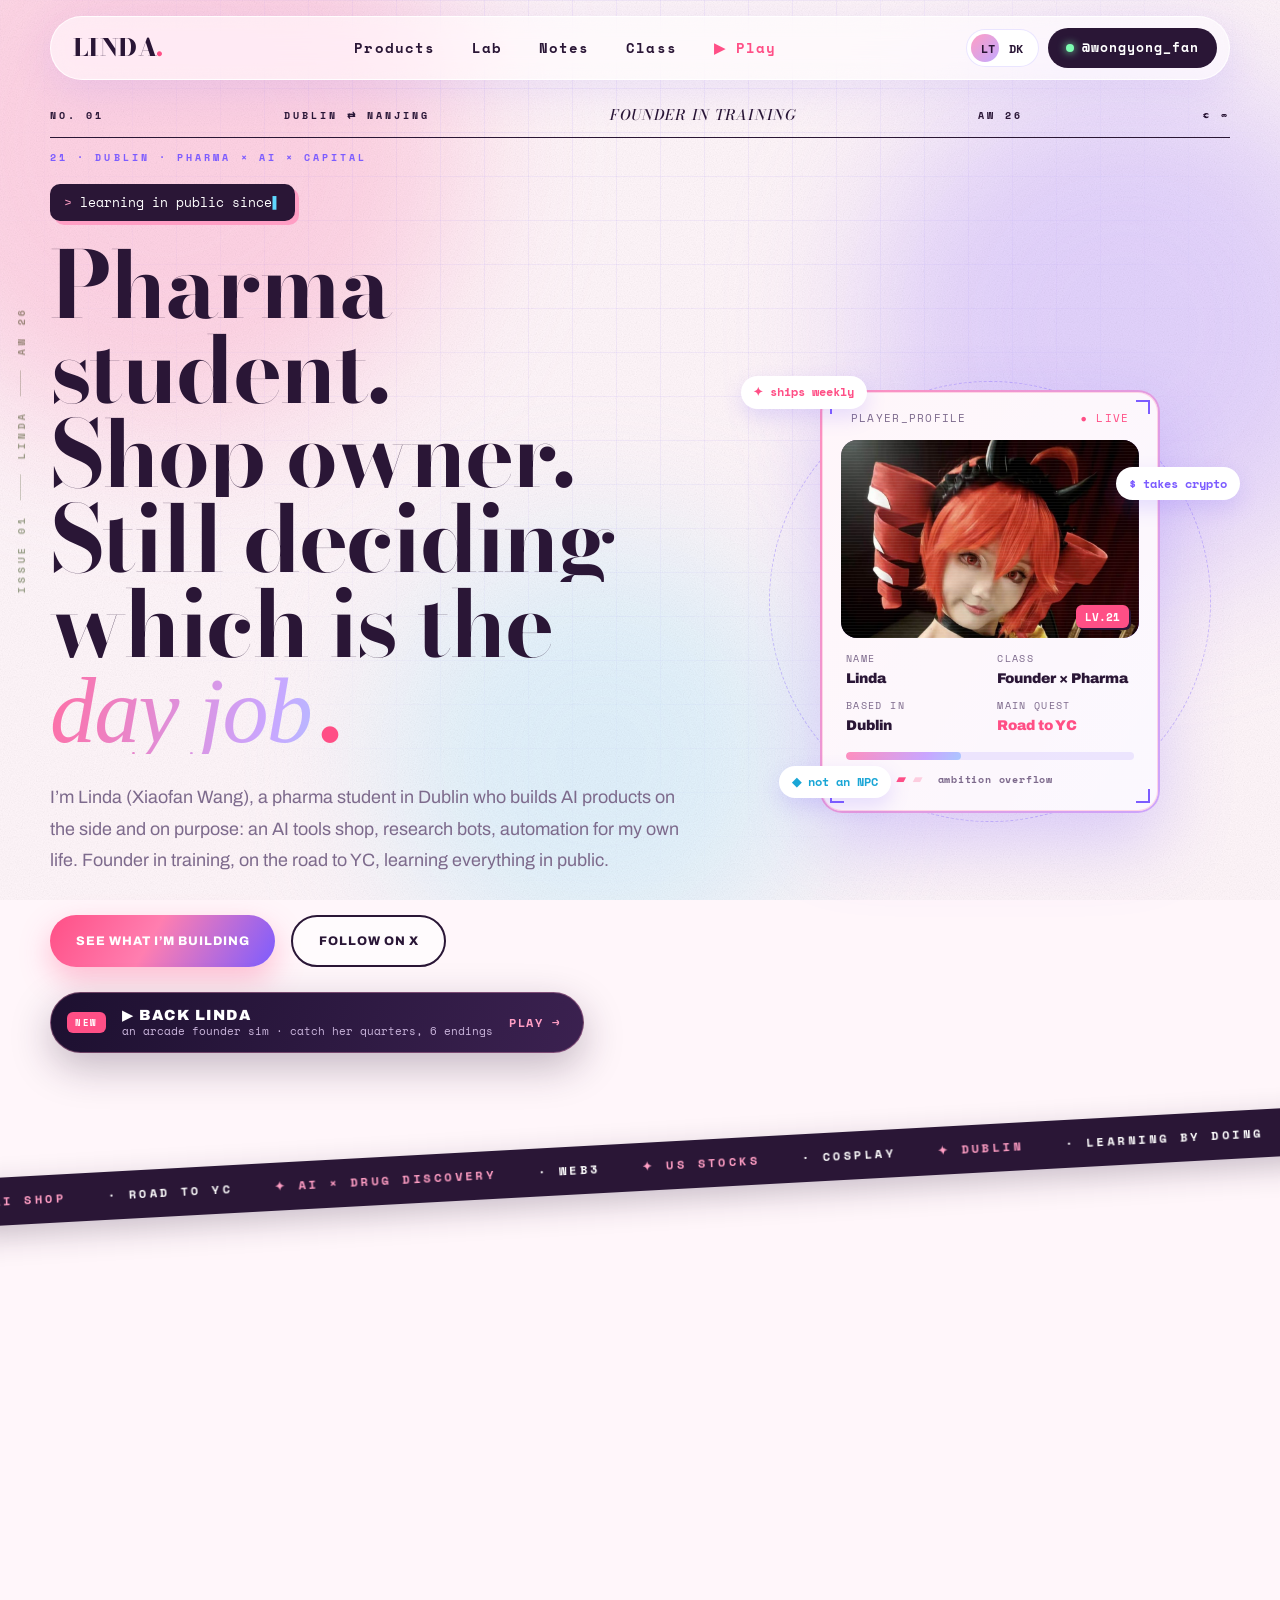
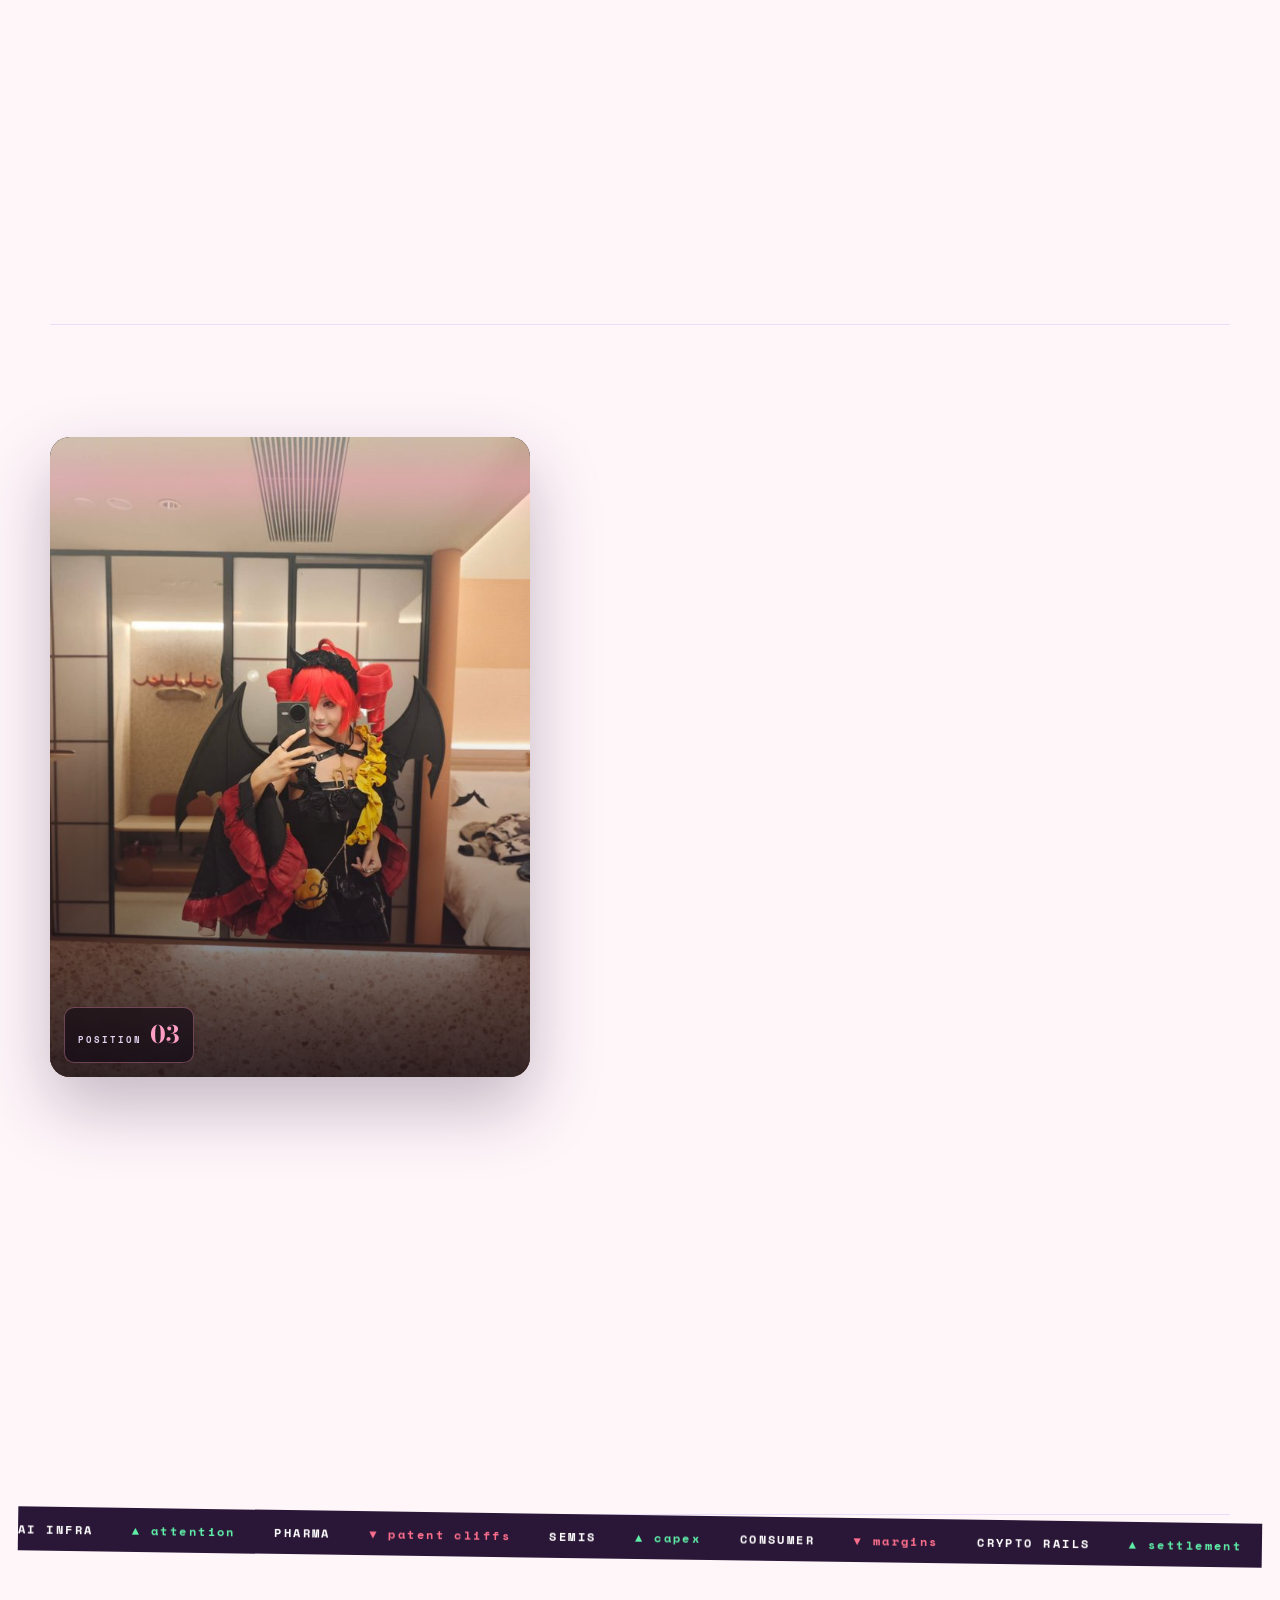
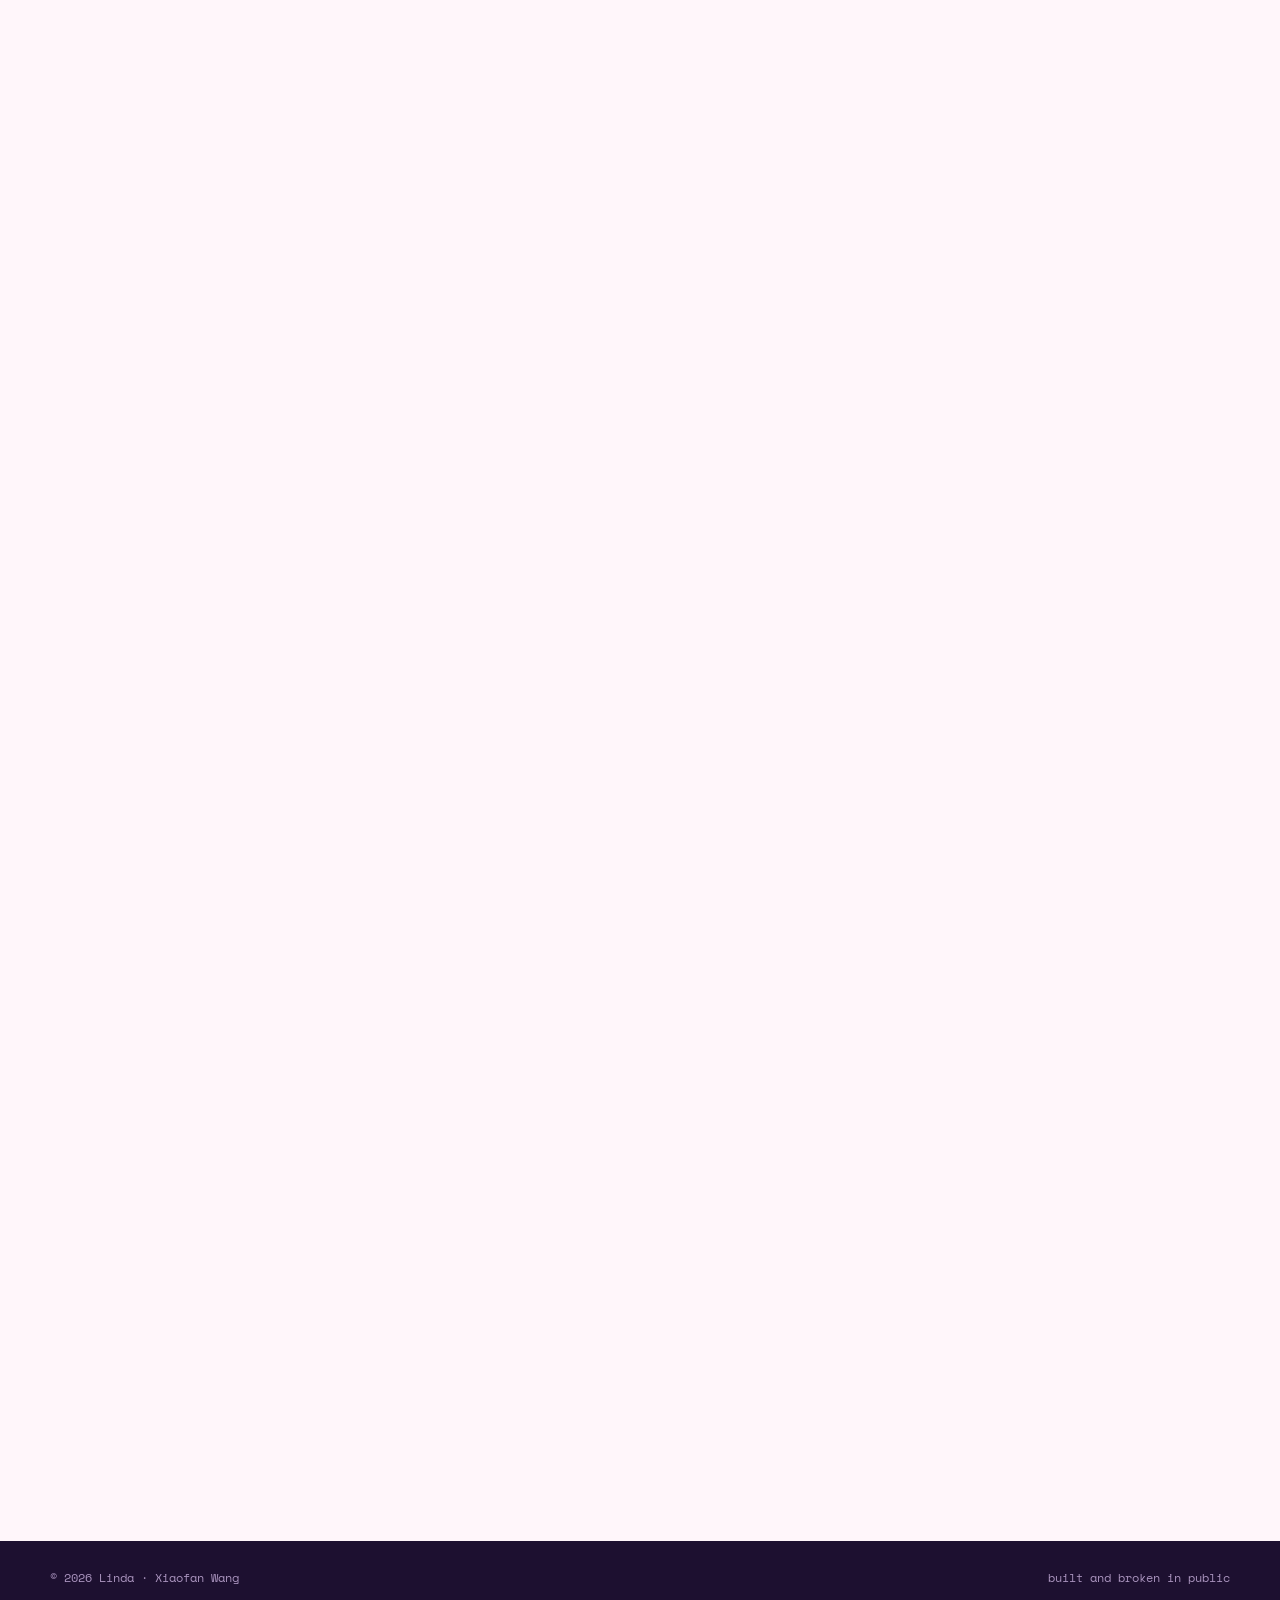
==== commit 1430482b: "Drop the Chinese, stop explaining the contrast, add Notes All Chinese is out of the page, including " ====
--- a/index.html
+++ b/index.html
@@ -4,17 +4,17 @@
   <meta charset="utf-8">
   <meta name="viewport" content="width=device-width, initial-scale=1">
   <meta name="theme-color" content="#fff4f8">
-  <meta name="description" content="Linda (Xiaofan Wang) — 21, Dublin pharma student and founder building AI products. A pretty shell carrying ambition, tech, wealth and adventure.">
-  <meta property="og:title" content="Linda — a pretty shell, a dangerous ambition">
-  <meta property="og:description" content="21 · Dublin · pharma × AI × capital. AI shop, AI tools, biotech experiments, learning in public.">
+  <meta name="description" content="Linda (Xiaofan Wang) — pharma student in Dublin, running an AI shop, writing down what breaks.">
+  <meta property="og:title" content="Linda — Xiaofan Wang">
+  <meta property="og:description" content="Pharma student in Dublin. Runs an AI shop. Builds research tools. Writes it all down as it happens.">
   <meta property="og:type" content="website">
   <meta property="og:url" content="https://lindaa283.github.io/">
   <link rel="canonical" href="https://lindaa283.github.io/">
   <link rel="preconnect" href="https://fonts.googleapis.com">
   <link rel="preconnect" href="https://fonts.gstatic.com" crossorigin>
   <link rel="stylesheet" href="https://fonts.googleapis.com/css2?family=Bodoni+Moda:ital,opsz,wght@0,6..96,400..900;1,6..96,400..900&family=Archivo:wght@400;600;800;900&family=Space+Mono:wght@400;700&display=swap">
-  <link rel="stylesheet" href="styles.css?v=10">
-  <title>Linda — a pretty shell, a dangerous ambition</title>
+  <link rel="stylesheet" href="styles.css?v=11">
+  <title>Linda — Xiaofan Wang</title>
   <script>try{if(localStorage.getItem('theme')==='dark')document.documentElement.dataset.theme='dark'}catch(e){}</script>
 </head>
 <body>
@@ -27,16 +27,16 @@
     <div class="grid-floor"></div>
   </div>
   <div class="grain" aria-hidden="true"></div>
-  <div class="spine" aria-hidden="true"><span>ISSUE 01</span><i></i><span>LINDA / 林</span><i></i><span>AW 26</span></div>
+  <div class="spine" aria-hidden="true"><span>ISSUE 01</span><i></i><span>LINDA</span><i></i><span>AW 26</span></div>
 
   <header class="site-header">
     <a class="wordmark" href="#top" aria-label="Linda, home">LINDA<span>.</span></a>
     <nav aria-label="Primary navigation">
-      <a href="#products">Products</a><a href="#lab">Lab</a><a href="#read">The read</a><a href="#ladder">Class</a><a class="nav-play" href="game.html">▶ Play</a>
+      <a href="#products">Products</a><a href="#lab">Lab</a><a href="#notes">Notes</a><a href="#ladder">Class</a><a class="nav-play" href="game.html">▶ Play</a>
     </nav>
     <div class="header-right">
       <button class="theme-toggle" type="button" aria-label="Switch between white and black mode" aria-pressed="false">
-        <span class="t-white">白</span><span class="t-knob"></span><span class="t-black">黑</span>
+        <span class="t-white">LT</span><span class="t-knob"></span><span class="t-black">DK</span>
       </button>
       <a class="nav-contact" href="https://x.com/wongyong_fan" target="_blank" rel="noreferrer"><span class="dot"></span>@wongyong_fan</a>
     </div>
@@ -50,9 +50,8 @@
       </div>
       <div class="hero-copy">
         <p class="eyebrow">21 · Dublin · pharma × AI × capital</p>
-        <p class="terminal" aria-hidden="true"><span class="prompt">&gt;</span> <span class="typed" data-lines="boot linda.exe|mode: 美女悍匪 / 漂亮资本家|refuse_to_be_an_NPC = true|quest: road to YC ✦"></span><span class="caret">▌</span></p>
-        <h1>A pretty shell.<br>A <em class="shimmer">dangerous</em> ambition<span class="stop">.</span></h1>
-        <p class="zh-line" lang="zh">21 岁少女的壳子，装着野心、科技、财富、暗黑与冒险。</p>
+        <p class="terminal" aria-hidden="true"><span class="prompt">&gt;</span> <span class="typed" data-lines="boot linda.exe|learning in public since 2025|refuse_to_be_an_NPC = true|quest: road to YC"></span><span class="caret">▌</span></p>
+        <h1>Pharma student.<br>Shop owner. Still deciding<br>which is the <em class="shimmer">day job</em><span class="stop">.</span></h1>
         <p class="lede">I’m Linda (Xiaofan Wang), a pharma student in Dublin who builds AI products on the side and on purpose: an AI tools shop, research bots, automation for my own life. Founder in training, on the road to YC, learning everything in public.</p>
         <div class="actions">
           <a class="button primary" href="#products"><span>See what I’m building</span></a>
@@ -78,25 +77,25 @@
           <dl class="stats">
             <div><dt>NAME</dt><dd>Linda</dd></div>
             <div><dt>CLASS</dt><dd>Founder × Pharma</dd></div>
-            <div><dt>ALIGNMENT</dt><dd>白 ⇄ 黑</dd></div>
+            <div><dt>BASED IN</dt><dd>Dublin</dd></div>
             <div><dt>MAIN QUEST</dt><dd class="hl">Road to YC</dd></div>
           </dl>
           <div class="loadbar"><span></span></div>
-          <div class="hearts">♥ ♥ ♥ ♥ <b>♥</b> <small>ambition overflow</small></div>
-        </div>
-        <span class="float-tag t1">✦ 美女悍匪</span>
-        <span class="float-tag t2">$ 漂亮资本家</span>
-        <span class="float-tag t3">♡ not an NPC</span>
+          <div class="hearts">▰ ▰ ▰ ▰ <b>▰</b> <small>ambition overflow</small></div>
+        </div>
+        <span class="float-tag t1">✦ ships weekly</span>
+        <span class="float-tag t2">$ takes crypto</span>
+        <span class="float-tag t3">◆ not an NPC</span>
       </div>
     </section>
 
     <div class="ribbon" aria-hidden="true"><div class="ribbon-track">
-      <span>✦ AI 小店</span><span>♡ ROAD TO YC</span><span>✦ AI × DRUG DISCOVERY</span><span>♡ WEB3</span><span>✦ US STOCKS</span><span>♡ COSPLAY</span><span>✦ DUBLIN</span><span>♡ LEARNING BY DOING</span>
-      <span>✦ AI 小店</span><span>♡ ROAD TO YC</span><span>✦ AI × DRUG DISCOVERY</span><span>♡ WEB3</span><span>✦ US STOCKS</span><span>♡ COSPLAY</span><span>✦ DUBLIN</span><span>♡ LEARNING BY DOING</span>
+      <span>✦ AI SHOP</span><span>· ROAD TO YC</span><span>✦ AI × DRUG DISCOVERY</span><span>· WEB3</span><span>✦ US STOCKS</span><span>· COSPLAY</span><span>✦ DUBLIN</span><span>· LEARNING BY DOING</span>
+      <span>✦ AI SHOP</span><span>· ROAD TO YC</span><span>✦ AI × DRUG DISCOVERY</span><span>· WEB3</span><span>✦ US STOCKS</span><span>· COSPLAY</span><span>✦ DUBLIN</span><span>· LEARNING BY DOING</span>
     </div></div>
 
-    <section class="statement reveal" aria-label="Profile summary">
-      <p lang="zh">别人担心 AI 取代人类，<br><span>我只想让 AI 赶紧替我赚钱。</span></p>
+    <section class="statement reveal" aria-label="At a glance">
+      <p>Two universities, one visa,<br><span>and a shop that has to make rent.</span></p>
       <div class="facts">
         <div><strong data-count="21">21</strong><span>years old</span></div>
         <div><strong>~3K</strong><span>followers on X</span></div>
@@ -107,13 +106,13 @@
 
     <!-- ================= PRODUCTS ================= -->
     <section class="section" id="products">
-      <div class="section-head reveal"><p class="eyebrow">Products</p><h2>Things I ship.<br><span class="sub" lang="zh">先做出来，再搞明白。</span></h2></div>
+      <div class="section-head reveal"><p class="eyebrow">Products</p><h2>Things I ship.<br><span class="sub">Build first. Understand after.</span></h2></div>
       <div class="project-grid">
         <article class="project feature reveal tilt">
           <div class="scan" aria-hidden="true"></div>
           <div class="project-index">01</div><div class="project-body">
             <p class="tag">Live · e-commerce · lindanext.com</p>
-            <h3>Ai极速补给站<br><small>AI supply station</small></h3>
+            <h3>AI Supply Station<br><small>lindanext.com</small></h3>
             <p>My own online shop for AI tools: helping people get ChatGPT, Gemini and other AI subscriptions running, with step-by-step activation guides, troubleshooting notes, and fee-free USDT checkout. Built, stocked and operated solo.</p>
             <ul><li>Storefront &amp; ops</li><li>Crypto payments</li><li>Customer guides</li></ul>
             <a href="https://lindanext.com" target="_blank" rel="noreferrer">Visit the shop <span class="sr-only">(opens in a new tab)</span></a>
@@ -145,29 +144,16 @@
 
     <!-- ================= TWO FACES ================= -->
     <section class="faces" id="faces">
-      <div class="faces-head reveal"><p class="eyebrow">Two faces</p><h2>白天是乖乖药学生，<br>夜里是<span class="shimmer">美女悍匪</span>。</h2></div>
-      <div class="faces-split">
-        <div class="face white reveal">
-          <p class="face-label">☀ WHITE</p>
-          <h3>The good student</h3>
-          <ul><li>Pharma lab coat, chip fabrication, pipettes</li><li>iGEM gold, careful citations, reproducible code</li><li>Planning a fully funded PhD in AI drug discovery</li><li>Introvert who decided to speak up anyway</li></ul>
-        </div>
-        <div class="face black reveal">
-          <p class="face-label">☾ BLACK</p>
-          <h3>The pretty capitalist</h3>
-          <ul><li>Runs an AI shop that takes crypto</li><li>Web3, US stocks, and an obsession with how money moves</li><li>Wants AI to make money for her, not replace her</li><li>Long-term plan: visit Vice City, then buy Rockstar</li></ul>
-        </div>
-      </div>
+      <div class="faces-head reveal"><p class="eyebrow">Costume</p><h2>Things I have worn.</h2></div>
 
       <div class="cos reveal">
-        <div class="cos-head"><p class="eyebrow">Cosplay</p><h3>Two characters I’ve worn, two modes I live in.</h3></div>
         <div class="cos-grid">
           <article class="cos-card teto">
             <div class="cos-media wipe"><img src="img/cos-01.jpg" alt="Linda in her Kasane Teto costume: red hair, black horns, red and black dress" loading="lazy" width="760" height="950"></div>
             <div class="cos-text">
               <p class="cos-tag">MODE 01 · RED DRILLS</p>
               <h4>Kasane Teto</h4>
-              <p>Born as an internet prank, then turned into a voice people actually sing with. That’s my favourite kind of story: something nobody took seriously, built until it became real.</p>
+              <p>An internet joke that people kept singing until it was real.</p>
             </div>
           </article>
           <article class="cos-card wolf">
@@ -177,7 +163,7 @@
             <div class="cos-text">
               <p class="cos-tag">MODE 02 · HACKER</p>
               <h4>Silver Wolf</h4>
-              <p>A hacker who treats the universe like a game she plans to clear. Same energy I bring to markets and tech: read the rules, find the exploit, don’t play as an NPC.</p>
+              <p>Reads the rules, finds the exploit, clears the game.</p>
             </div>
           </article>
         </div>
@@ -186,8 +172,8 @@
           <figure class="wipe"><img src="img/noir-01.jpg" alt="Linda in a qipao in a lantern-lit alley" loading="lazy" width="675" height="843"></figure>
           <div class="plate-text">
             <p class="cos-tag">MODE 03 · OLD SHANGHAI</p>
-            <h4>黑白两道</h4>
-            <p>The third costume isn’t from a game. 1930s Shanghai: pearls, a cigarette holder, a back alley. Half socialite, half something you shouldn’t ask about — which is roughly how I think about ambition.</p>
+            <h4>Old Shanghai</h4>
+            <p>Not from a game. 1930s Shanghai, a back alley, and a cigarette holder.</p>
           </div>
           <figure class="wipe"><img src="img/noir-02.jpg" alt="Linda in a qipao with a fur stole, framed by a moon gate" loading="lazy" width="760" height="950"></figure>
         </div>
@@ -201,54 +187,6 @@
             <img src="img/gal-04.jpg" alt="Qipao portrait against a lit wall at night" loading="lazy" width="680" height="850">
           </div>
         </div>
-      </div>
-    </section>
-
-    <!-- ================= THE READ ================= -->
-    <section class="read-sec" id="read">
-      <div class="section-head reveal">
-        <p class="eyebrow">The read</p>
-        <h2>They price the shell.<br>I keep the <span class="shimmer">upside</span>.</h2>
-      </div>
-
-      <div class="read-intro reveal">
-        <p>Being a 21-year-old girl is a position with a script attached. Decorative, early-career, someone’s daughter, probably lucky. I stopped arguing with the script. A first impression is the cheapest asset I own and the only one I fully control — so I dress it on purpose and let the read run.</p>
-        <p class="zh" lang="zh">他们看壳子，我做里子。</p>
-      </div>
-
-      <div class="read-tool reveal">
-        <div class="read-switch">
-          <button type="button" class="rs-btn is-on" data-face="shell">壳 · THE READ</button>
-          <button type="button" class="rs-btn" data-face="core">核 · WHAT’S RUNNING</button>
-        </div>
-        <ul class="reads" data-face="shell">
-          <li class="read-card"><button type="button">
-            <span class="r-no">01</span>
-            <span class="r-shell">A 21-year-old in a wig.</span>
-            <span class="r-core">A merchant. Storefront, crypto rails, repeat customers, support tickets.</span>
-          </button></li>
-          <li class="read-card"><button type="button">
-            <span class="r-no">02</span>
-            <span class="r-shell">Pharmacy student. Safe track.</span>
-            <span class="r-core">Reading who owns the pipeline she is being trained to work inside.</span>
-          </button></li>
-          <li class="read-card"><button type="button">
-            <span class="r-no">03</span>
-            <span class="r-shell">Pretty girl posting online.</span>
-            <span class="r-core">~3,000 people who now watch every build happen in public.</span>
-          </button></li>
-          <li class="read-card"><button type="button">
-            <span class="r-no">04</span>
-            <span class="r-shell">She got lucky.</span>
-            <span class="r-core">Started at 20 with no capital. Time is the position. Luck is the story told afterwards.</span>
-          </button></li>
-          <li class="read-card"><button type="button">
-            <span class="r-no">05</span>
-            <span class="r-shell">Cosplay is a hobby.</span>
-            <span class="r-core">A costume is a controlled first impression. The point is that I pick it.</span>
-          </button></li>
-        </ul>
-        <p class="read-hint">↑ 点一下翻面 · click any card to flip</p>
       </div>
     </section>
 
@@ -335,9 +273,9 @@
             <div class="chart-tip" hidden></div>
           </div>
           <div class="c-controls">
-            <label>月投入 / monthly <input type="range" id="rAmt" min="50" max="1000" step="50" value="200"></label>
-            <label>年数 / years <input type="range" id="rYrs" min="5" max="40" step="1" value="20"></label>
-            <label>年化 / rate <input type="range" id="rRate" min="3" max="12" step="1" value="7"></label>
+            <label>monthly <input type="range" id="rAmt" min="50" max="1000" step="50" value="200"></label>
+            <label>years <input type="range" id="rYrs" min="5" max="40" step="1" value="20"></label>
+            <label>rate <input type="range" id="rRate" min="3" max="12" step="1" value="7"></label>
           </div>
           <div class="c-out">
             <div><span>You put in</span><strong id="oPaid">—</strong></div>
@@ -348,32 +286,54 @@
       </div>
     </section>
 
-    <!-- ================= MANIFESTO ================= -->
-    <section class="section manifesto" id="manifesto">
-      <div class="reveal"><p class="eyebrow">Manifesto</p><h2>Curious about who writes the rules of the game.</h2></div>
-      <div class="about-copy reveal">
-        <p><strong>On class.</strong> I don’t think the interesting question is who has money. It’s who gets to <em>set the terms</em> — and how much of that is inherited story rather than fate. I’d rather learn those rules in public than resent them in private.</p>
-        <p><strong>On being read.</strong> Girl, 21, pink, cosplay. That read is not an insult and I don’t need it corrected; I need it <em>priced</em>. Underestimation is a discount, and I am buying.</p>
-        <p><strong>On adventure.</strong> I left Nanjing for Dublin, opened a shop, started posting my whole learning process online as an introvert, and I’m pointing all of it at building a company worth backing.</p>
-        <ol class="quests">
-          <li><span>Q1</span> Ship products people pay for <em>in progress</em></li>
-          <li><span>Q2</span> Get into YC <em>in progress</em></li>
-          <li><span>Q3</span> Bring AI into drug discovery <em>in progress</em></li>
-          <li><span>Q4</span> Buy Rockstar <em>someday ♡</em></li>
-        </ol>
-        <div class="skills"><span>AI products</span><span>E-commerce</span><span>Web3</span><span>US stocks</span><span>Python</span><span>Pharma science</span><span>Cosplay</span><span>Learning in public</span></div>
-      </div>
-    </section>
-
-    <section class="closing reveal"><p>Founders, investors, cosplayers, scientists, fellow troublemakers:</p><h2 lang="zh">姐的人生，<br>不当 <span class="shimmer">NPC</span> ✦</h2>
+    <!-- ================= NOTES ================= -->
+    <section class="notes-sec" id="notes">
+      <div class="section-head reveal">
+        <p class="eyebrow">Notes</p>
+        <h2>Working in the open.</h2>
+      </div>
+      <p class="notes-lede reveal">Everything I learn, build and get wrong, written down as it happens. Shorter and rougher than a blog, because the point is the frequency, not the polish.</p>
+
+      <ol class="notes">
+        <li class="note reveal">
+          <time datetime="2026-11-22">22 Nov 2026</time>
+          <h3>The week a model wrote seventeen million lines of proof</h3>
+          <p>A mathematician spent twelve years on 940 pages. Eight hours after it went public, somebody found a hole in the draft using a model. I keep thinking about the line he wrote in the paper — we are still here, we are not leaving. I am 21 and I have no idea which half of that story I am in.</p>
+        </li>
+        <li class="note reveal">
+          <time datetime="2026-11-10">10 Nov 2026</time>
+          <h3>Two labs, two grading systems, one visa</h3>
+          <p>Nanjing taught me to never leave a number unlogged. Dublin taught me to say the limitation out loud before anyone asks. The first makes the work correct; the second makes people believe it. I needed both and neither programme mentions the other.</p>
+        </li>
+        <li class="note reveal">
+          <time datetime="2026-10-28">28 Oct 2026</time>
+          <h3>A support ticket is a price signal</h3>
+          <p>Most messages to the shop are not about the product. They are about the same four minutes of confusion. I wrote those four minutes up as a guide, and the refund rate halved. The lesson was embarrassing and cheap: read your own tickets before you build anything new.</p>
+        </li>
+        <li class="note reveal">
+          <time datetime="2026-10-14">14 Oct 2026</time>
+          <h3>Run forty-one</h3>
+          <p>The phase separation would not behave. Forty runs, no pattern. My supervisor suggested shelving it. I logged every one anyway, and the null result is the part of my notebook I would actually show somebody.</p>
+        </li>
+        <li class="note reveal">
+          <time datetime="2026-09-30">30 Sep 2026</time>
+          <h3>Reading a filing in a second language</h3>
+          <p>I am being trained to work inside the pharmaceutical industry. Nobody on the course has ever shown us who owns it. So I started reading annual reports — slowly, with a dictionary — from the other side of the table.</p>
+        </li>
+      </ol>
+
+      <p class="notes-more reveal">The short version of all of this lives on <a href="https://x.com/wongyong_fan" target="_blank" rel="noreferrer">X</a>, posted as it happens.</p>
+    </section>
+
+    <section class="closing reveal"><p>Founders, investors, scientists, fellow troublemakers:</p><h2>Never going to play<br>this as an <span class="shimmer">NPC</span>.</h2>
       <div class="actions center">
         <a class="button primary" href="https://x.com/wongyong_fan" target="_blank" rel="noreferrer"><span>DM me on X</span></a>
-        <a class="button ghost" href="https://lindanext.com" target="_blank" rel="noreferrer"><span>AI 小店</span></a>
+        <a class="button ghost" href="https://lindanext.com" target="_blank" rel="noreferrer"><span>The shop</span></a>
         <a class="button ghost" href="https://github.com/Lindaa283" target="_blank" rel="noreferrer"><span>GitHub</span></a>
       </div>
     </section>
   </main>
-  <footer><span>© <span id="year">2026</span> Linda · Xiaofan Wang</span><span>a pretty shell running on ambition ♡</span></footer>
-  <script src="script.js?v=10" defer></script>
+  <footer><span>© <span id="year">2026</span> Linda · Xiaofan Wang</span><span>built and broken in public</span></footer>
+  <script src="script.js?v=11" defer></script>
 </body>
 </html>
--- a/styles.css
+++ b/styles.css
@@ -1020,3 +1020,38 @@
 .js .closing h2, .js .read-sec h2 { opacity: 0; }
 .js h1.ready, .js .section-head h2.ready, .js .faces-head h2.ready,
 .js .manifesto h2.ready, .js .closing h2.ready, .js .read-sec h2.ready { opacity: 1; }
+
+/* ============================================================
+   v7: notes
+   ============================================================ */
+.notes-sec { position: relative; max-width: var(--max); margin: 0 auto; padding: 7rem 0; border-top: 1px solid var(--line); }
+.notes-lede { max-width: 54ch; margin: -1.5rem 0 3rem; color: var(--muted); font-size: 1.08rem; }
+
+.notes { list-style: none; margin: 0; padding: 0; counter-reset: n; }
+.note {
+  display: grid; grid-template-columns: 170px 1fr; gap: 2.5rem;
+  padding: 2.2rem 0; border-top: 1px solid var(--line);
+  transition: background-color .4s;
+}
+.note:last-child { border-bottom: 1px solid var(--line); }
+.note time {
+  font: 700 .72rem var(--mono); letter-spacing: .14em; text-transform: uppercase;
+  color: var(--muted); padding-top: .4rem;
+}
+.note h3 {
+  margin: 0 0 .7rem; font-family: var(--display); font-weight: 700;
+  font-size: clamp(1.35rem, 2.4vw, 2rem); line-height: 1.18; letter-spacing: -.02em;
+}
+.note p { margin: 0; color: var(--muted); max-width: 62ch; }
+.note:hover h3 { color: var(--rose); }
+.note h3 { transition: color .35s; }
+
+.notes-more { margin: 2.5rem 0 0; font: 700 .82rem var(--mono); color: var(--muted); }
+.notes-more a { color: var(--rose); }
+
+@media (max-width: 900px) {
+  .notes-sec { padding: 5rem 1.25rem; }
+  .notes-lede { margin-top: 0; }
+  .note { grid-template-columns: 1fr; gap: .6rem; }
+  .note time { padding-top: 0; }
+}
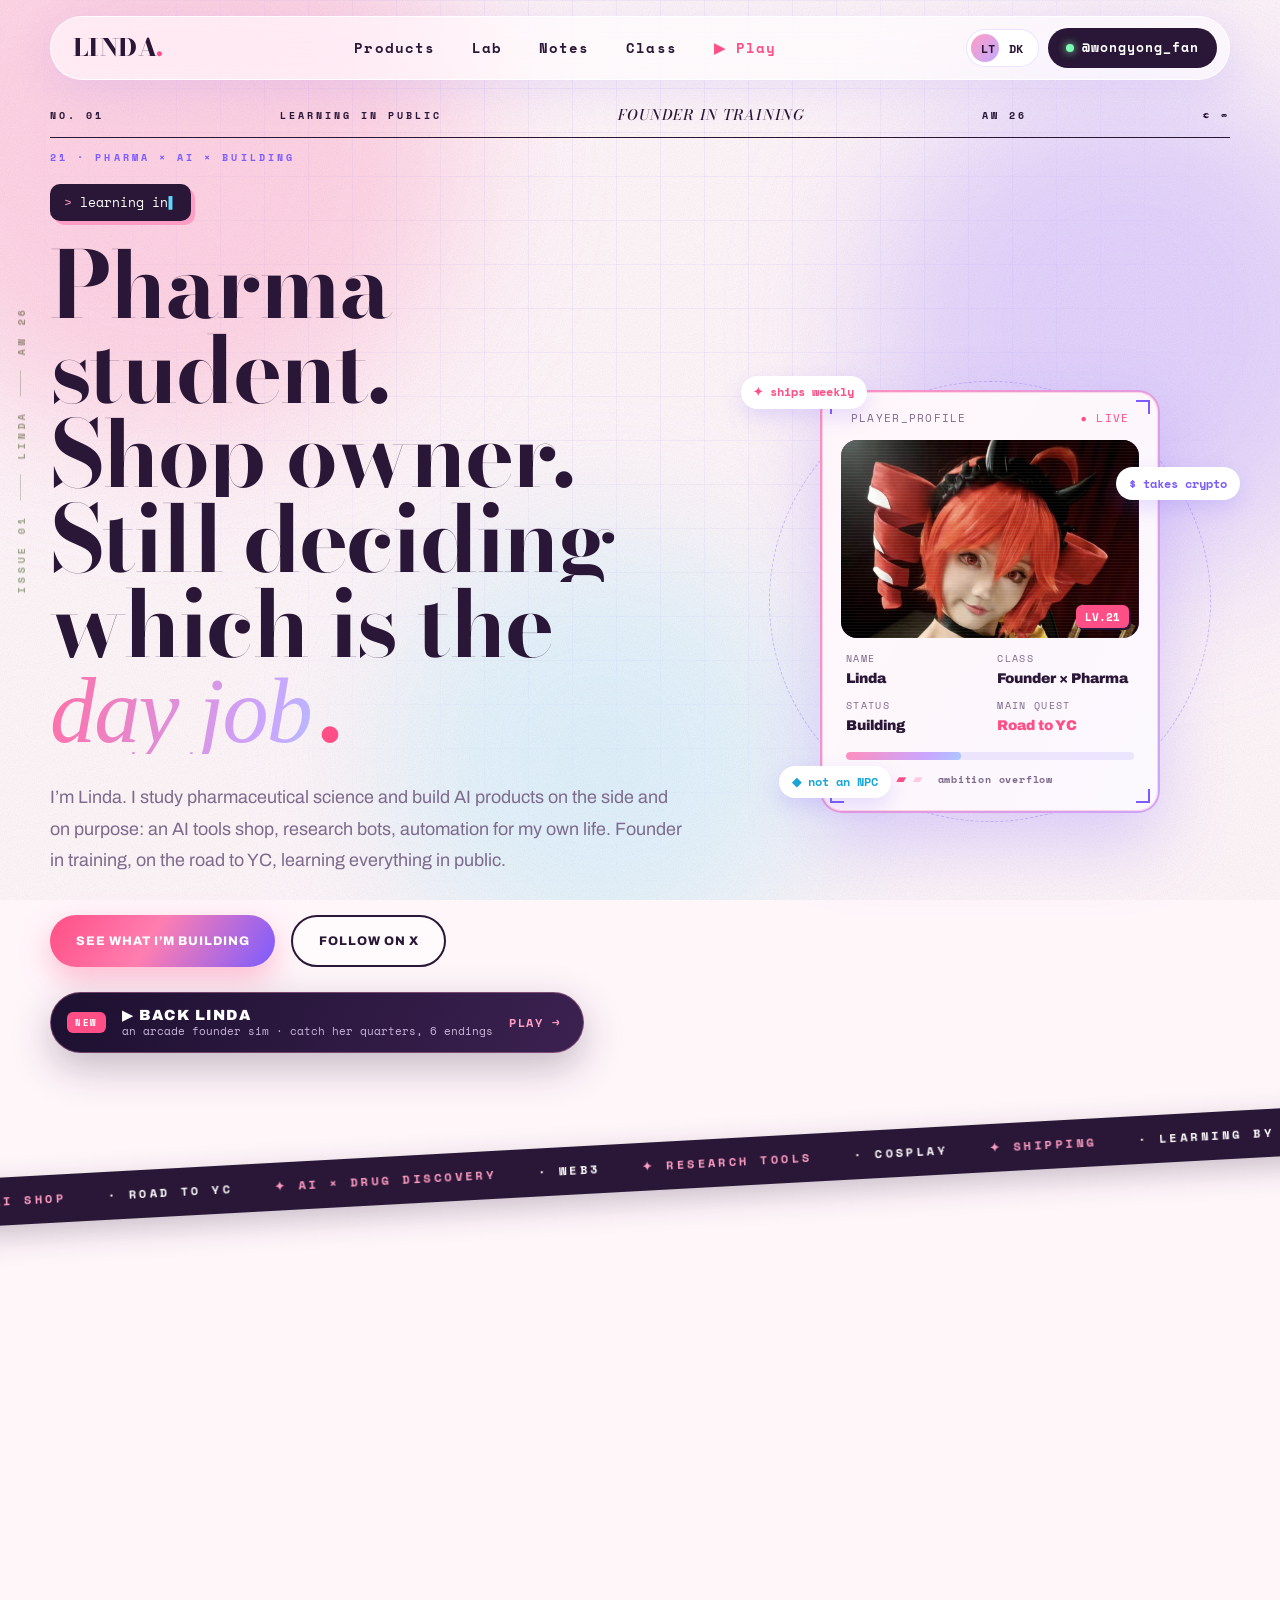
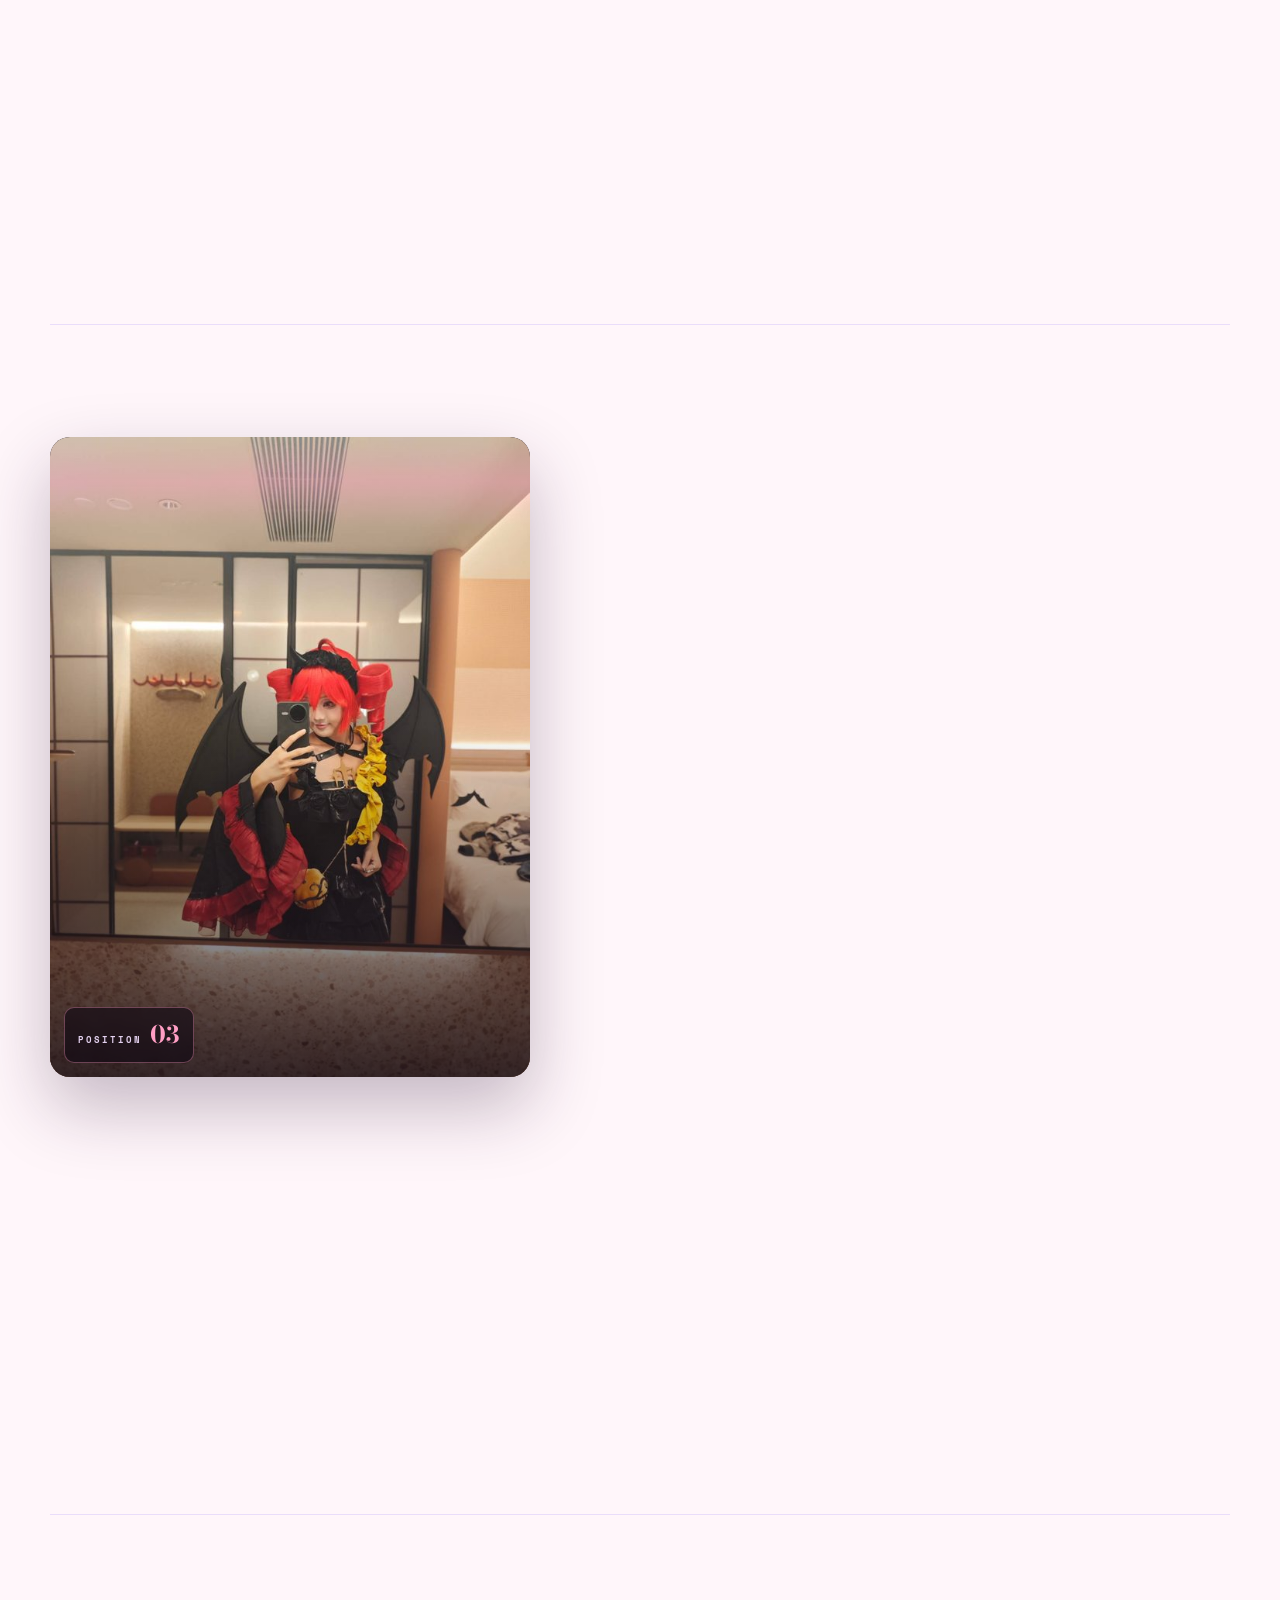
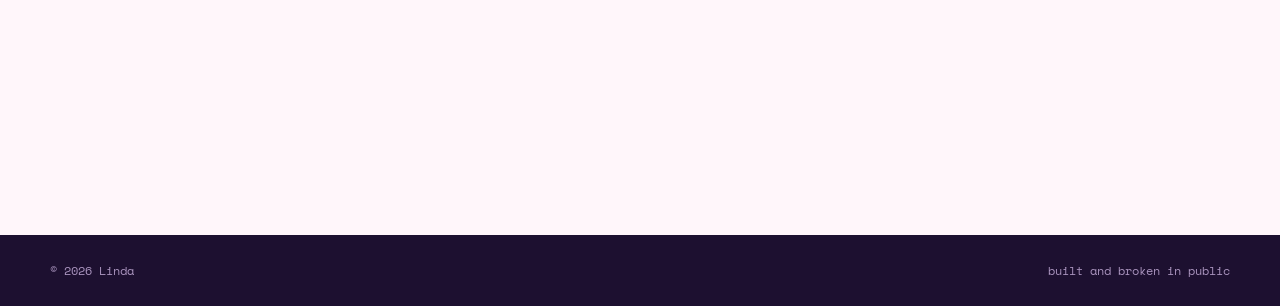
==== commit 6c9b10d2: "Remove the investing section and every personal identifier The market section, the compounding calcu" ====
--- a/index.html
+++ b/index.html
@@ -4,17 +4,25 @@
   <meta charset="utf-8">
   <meta name="viewport" content="width=device-width, initial-scale=1">
   <meta name="theme-color" content="#fff4f8">
-  <meta name="description" content="Linda (Xiaofan Wang) — pharma student in Dublin, running an AI shop, writing down what breaks.">
-  <meta property="og:title" content="Linda — Xiaofan Wang">
-  <meta property="og:description" content="Pharma student in Dublin. Runs an AI shop. Builds research tools. Writes it all down as it happens.">
+  <meta name="description" content="Linda — pharma student, runs an AI shop, builds research tools, writes down what breaks.">
+  <meta property="og:title" content="Linda — building in public">
+  <meta property="og:description" content="Pharma student. Runs an AI shop. Builds research tools. Writes it all down as it happens.">
   <meta property="og:type" content="website">
   <meta property="og:url" content="https://lindaa283.github.io/">
+  <meta property="og:site_name" content="Linda">
+  <meta property="og:image" content="https://lindaa283.github.io/img/share-card.jpg">
+  <meta property="og:image:width" content="1200">
+  <meta property="og:image:height" content="630">
+  <meta property="og:image:alt" content="Linda — pharma student, shop owner, still deciding which is the day job">
+  <meta name="twitter:card" content="summary_large_image">
+  <meta name="twitter:creator" content="@wongyong_fan">
+  <meta name="twitter:image" content="https://lindaa283.github.io/img/share-card.jpg">
   <link rel="canonical" href="https://lindaa283.github.io/">
   <link rel="preconnect" href="https://fonts.googleapis.com">
   <link rel="preconnect" href="https://fonts.gstatic.com" crossorigin>
   <link rel="stylesheet" href="https://fonts.googleapis.com/css2?family=Bodoni+Moda:ital,opsz,wght@0,6..96,400..900;1,6..96,400..900&family=Archivo:wght@400;600;800;900&family=Space+Mono:wght@400;700&display=swap">
-  <link rel="stylesheet" href="styles.css?v=11">
-  <title>Linda — Xiaofan Wang</title>
+  <link rel="stylesheet" href="styles.css?v=12">
+  <title>Linda — building in public</title>
   <script>try{if(localStorage.getItem('theme')==='dark')document.documentElement.dataset.theme='dark'}catch(e){}</script>
 </head>
 <body>
@@ -46,13 +54,13 @@
     <!-- ================= HERO ================= -->
     <section class="hero" id="top">
       <div class="masthead" aria-hidden="true">
-        <span>NO. 01</span><span>DUBLIN ⇄ NANJING</span><span class="mast-mid">FOUNDER IN TRAINING</span><span>AW 26</span><span>€ ∞</span>
+        <span>NO. 01</span><span>LEARNING IN PUBLIC</span><span class="mast-mid">FOUNDER IN TRAINING</span><span>AW 26</span><span>€ ∞</span>
       </div>
       <div class="hero-copy">
-        <p class="eyebrow">21 · Dublin · pharma × AI × capital</p>
+        <p class="eyebrow">21 · pharma × AI × building</p>
         <p class="terminal" aria-hidden="true"><span class="prompt">&gt;</span> <span class="typed" data-lines="boot linda.exe|learning in public since 2025|refuse_to_be_an_NPC = true|quest: road to YC"></span><span class="caret">▌</span></p>
         <h1>Pharma student.<br>Shop owner. Still deciding<br>which is the <em class="shimmer">day job</em><span class="stop">.</span></h1>
-        <p class="lede">I’m Linda (Xiaofan Wang), a pharma student in Dublin who builds AI products on the side and on purpose: an AI tools shop, research bots, automation for my own life. Founder in training, on the road to YC, learning everything in public.</p>
+        <p class="lede">I’m Linda. I study pharmaceutical science and build AI products on the side and on purpose: an AI tools shop, research bots, automation for my own life. Founder in training, on the road to YC, learning everything in public.</p>
         <div class="actions">
           <a class="button primary" href="#products"><span>See what I’m building</span></a>
           <a class="button secondary" href="https://x.com/wongyong_fan" target="_blank" rel="noreferrer"><span>Follow on X</span></a>
@@ -77,7 +85,7 @@
           <dl class="stats">
             <div><dt>NAME</dt><dd>Linda</dd></div>
             <div><dt>CLASS</dt><dd>Founder × Pharma</dd></div>
-            <div><dt>BASED IN</dt><dd>Dublin</dd></div>
+            <div><dt>STATUS</dt><dd>Building</dd></div>
             <div><dt>MAIN QUEST</dt><dd class="hl">Road to YC</dd></div>
           </dl>
           <div class="loadbar"><span></span></div>
@@ -90,8 +98,8 @@
     </section>
 
     <div class="ribbon" aria-hidden="true"><div class="ribbon-track">
-      <span>✦ AI SHOP</span><span>· ROAD TO YC</span><span>✦ AI × DRUG DISCOVERY</span><span>· WEB3</span><span>✦ US STOCKS</span><span>· COSPLAY</span><span>✦ DUBLIN</span><span>· LEARNING BY DOING</span>
-      <span>✦ AI SHOP</span><span>· ROAD TO YC</span><span>✦ AI × DRUG DISCOVERY</span><span>· WEB3</span><span>✦ US STOCKS</span><span>· COSPLAY</span><span>✦ DUBLIN</span><span>· LEARNING BY DOING</span>
+      <span>✦ AI SHOP</span><span>· ROAD TO YC</span><span>✦ AI × DRUG DISCOVERY</span><span>· WEB3</span><span>✦ RESEARCH TOOLS</span><span>· COSPLAY</span><span>✦ SHIPPING</span><span>· LEARNING BY DOING</span>
+      <span>✦ AI SHOP</span><span>· ROAD TO YC</span><span>✦ AI × DRUG DISCOVERY</span><span>· WEB3</span><span>✦ RESEARCH TOOLS</span><span>· COSPLAY</span><span>✦ DUBLIN</span><span>· LEARNING BY DOING</span>
     </div></div>
 
     <section class="statement reveal" aria-label="At a glance">
@@ -137,9 +145,9 @@
         <a class="lab-item reveal" href="https://github.com/Lindaa283/adaptyv-tnfa-challenge2" target="_blank" rel="noreferrer"><span class="lvl wip">unvalidated</span><h3>TNF-α minibinders</h3><p>20 de novo designs for the Anthropic × Adaptyv protein design competition. No wet-lab assays yet.</p></a>
         <a class="lab-item reveal" href="https://github.com/Lindaa283/tumor-rnaseq-classification" target="_blank" rel="noreferrer"><span class="lvl learn">learning</span><h3>Tumour RNA-Seq classifier</h3><p>Tumour type classification from gene expression with PCA and classic ML.</p></a>
         <div class="lab-item reveal"><span class="lvl ok">led the team</span><h3>Microfluidic systems</h3><p>Student project leader: photolithographic chip fabrication and PEGDA–Dextran phase-separation experiments.</p></div>
-        <a class="lab-item reveal" href="https://2025.igem.wiki/njtech-china/" target="_blank" rel="noreferrer"><span class="lvl gold">gold medal</span><h3>NJTech-China iGEM 2025</h3><p>Human Practices, outreach and sponsorship for a bio-based polyamide PA54 project.</p></a>
-      </div>
-      <p class="edu reveal">Nanjing Tech University (Pharmaceutical Engineering, 2023–2027) ⇄ Technological University Dublin (Pharmaceutical Science, 2026–). Industry internship at a Chia Tai Tianqing subsidiary, summer 2025.</p>
+        <div class="lab-item reveal"><span class="lvl gold">gold medal</span><h3>iGEM 2025</h3><p>Human Practices, outreach and sponsorship for a bio-based polyamide PA54 project. The team took gold.</p></div>
+      </div>
+      <p class="edu reveal">Undergraduate pharmaceutical engineering, now on an international collaborative programme in pharmaceutical science. One summer inside a pharmaceutical plant: safety training, production lines, QC, wastewater.</p>
     </section>
 
     <!-- ================= TWO FACES ================= -->
@@ -229,63 +237,6 @@
       </div>
     </section>
 
-    <!-- ================= THE MARKET ================= -->
-    <section class="market-sec" id="market">
-      <div class="tape" aria-hidden="true"><div class="tape-track">
-        <span>AI INFRA</span><span class="up">▲ attention</span><span>PHARMA</span><span class="dn">▼ patent cliffs</span><span>SEMIS</span><span class="up">▲ capex</span><span>CONSUMER</span><span class="dn">▼ margins</span><span>CRYPTO RAILS</span><span class="up">▲ settlement</span>
-        <span>AI INFRA</span><span class="up">▲ attention</span><span>PHARMA</span><span class="dn">▼ patent cliffs</span><span>SEMIS</span><span class="up">▲ capex</span><span>CONSUMER</span><span class="dn">▼ margins</span><span>CRYPTO RAILS</span><span class="up">▲ settlement</span>
-      </div></div>
-
-      <div class="market-grid">
-        <div class="section-head reveal">
-          <p class="eyebrow">The market</p>
-          <h2>I’m 21.<br>My only real edge is <span class="shimmer">time</span>.</h2>
-        </div>
-        <div class="market-copy reveal">
-          <p>US equities are where I learned that patience is a skill, not a personality trait. I am not here for a ten-bagger this quarter. I am here because a 21-year-old who keeps adding and does not panic beats a 40-year-old who starts late and trades well.</p>
-          <p>So I read filings in a second language, I watch the pharma industry I am being trained to work in from the owner’s side of the table, and I keep the position boring on purpose.</p>
-          <p class="disclaimer">Illustration of compounding mathematics, not my portfolio, not advice, and not a claim about any return I have made.</p>
-        </div>
-
-        <figure class="compound reveal">
-          <figcaption>
-            <span class="c-label">IF I ADD</span>
-            <span class="c-val"><b id="cAmt">200</b> / month</span>
-            <span class="c-label">FOR</span>
-            <span class="c-val"><b id="cYrs">20</b> years</span>
-            <span class="c-label">AT</span>
-            <span class="c-val"><b id="cRate">7</b>% a year</span>
-          </figcaption>
-          <div class="chart-holder">
-            <svg class="chart" viewBox="0 0 600 260" role="img" aria-label="Growth curve: contributions versus total value">
-              <defs>
-                <linearGradient id="gTot" x1="0" y1="0" x2="0" y2="1">
-                  <stop offset="0%" stop-color="#ff4f86" stop-opacity=".55"/>
-                  <stop offset="100%" stop-color="#7c5cff" stop-opacity="0"/>
-                </linearGradient>
-              </defs>
-              <g class="grid-lines"></g>
-              <path class="area" d=""/>
-              <path class="line-paid" d=""/>
-              <path class="line-total" d=""/>
-              <g class="hover-layer"><line class="cross" y1="10" y2="230"/><circle class="dot" r="5"/></g>
-            </svg>
-            <div class="chart-tip" hidden></div>
-          </div>
-          <div class="c-controls">
-            <label>monthly <input type="range" id="rAmt" min="50" max="1000" step="50" value="200"></label>
-            <label>years <input type="range" id="rYrs" min="5" max="40" step="1" value="20"></label>
-            <label>rate <input type="range" id="rRate" min="3" max="12" step="1" value="7"></label>
-          </div>
-          <div class="c-out">
-            <div><span>You put in</span><strong id="oPaid">—</strong></div>
-            <div><span>It becomes</span><strong id="oTotal" class="hl">—</strong></div>
-            <div><span>The market paid</span><strong id="oGain">—</strong></div>
-          </div>
-        </figure>
-      </div>
-    </section>
-
     <!-- ================= NOTES ================= -->
     <section class="notes-sec" id="notes">
       <div class="section-head reveal">
@@ -302,8 +253,8 @@
         </li>
         <li class="note reveal">
           <time datetime="2026-11-10">10 Nov 2026</time>
-          <h3>Two labs, two grading systems, one visa</h3>
-          <p>Nanjing taught me to never leave a number unlogged. Dublin taught me to say the limitation out loud before anyone asks. The first makes the work correct; the second makes people believe it. I needed both and neither programme mentions the other.</p>
+          <h3>Two labs, two grading systems</h3>
+          <p>One programme taught me never to leave a number unlogged. The other taught me to say the limitation out loud before anyone asks. The first makes the work correct; the second makes people believe it. I needed both, and neither mentions the other.</p>
         </li>
         <li class="note reveal">
           <time datetime="2026-10-28">28 Oct 2026</time>
@@ -333,7 +284,7 @@
       </div>
     </section>
   </main>
-  <footer><span>© <span id="year">2026</span> Linda · Xiaofan Wang</span><span>built and broken in public</span></footer>
-  <script src="script.js?v=11" defer></script>
+  <footer><span>© <span id="year">2026</span> Linda</span><span>built and broken in public</span></footer>
+  <script src="script.js?v=12" defer></script>
 </body>
 </html>
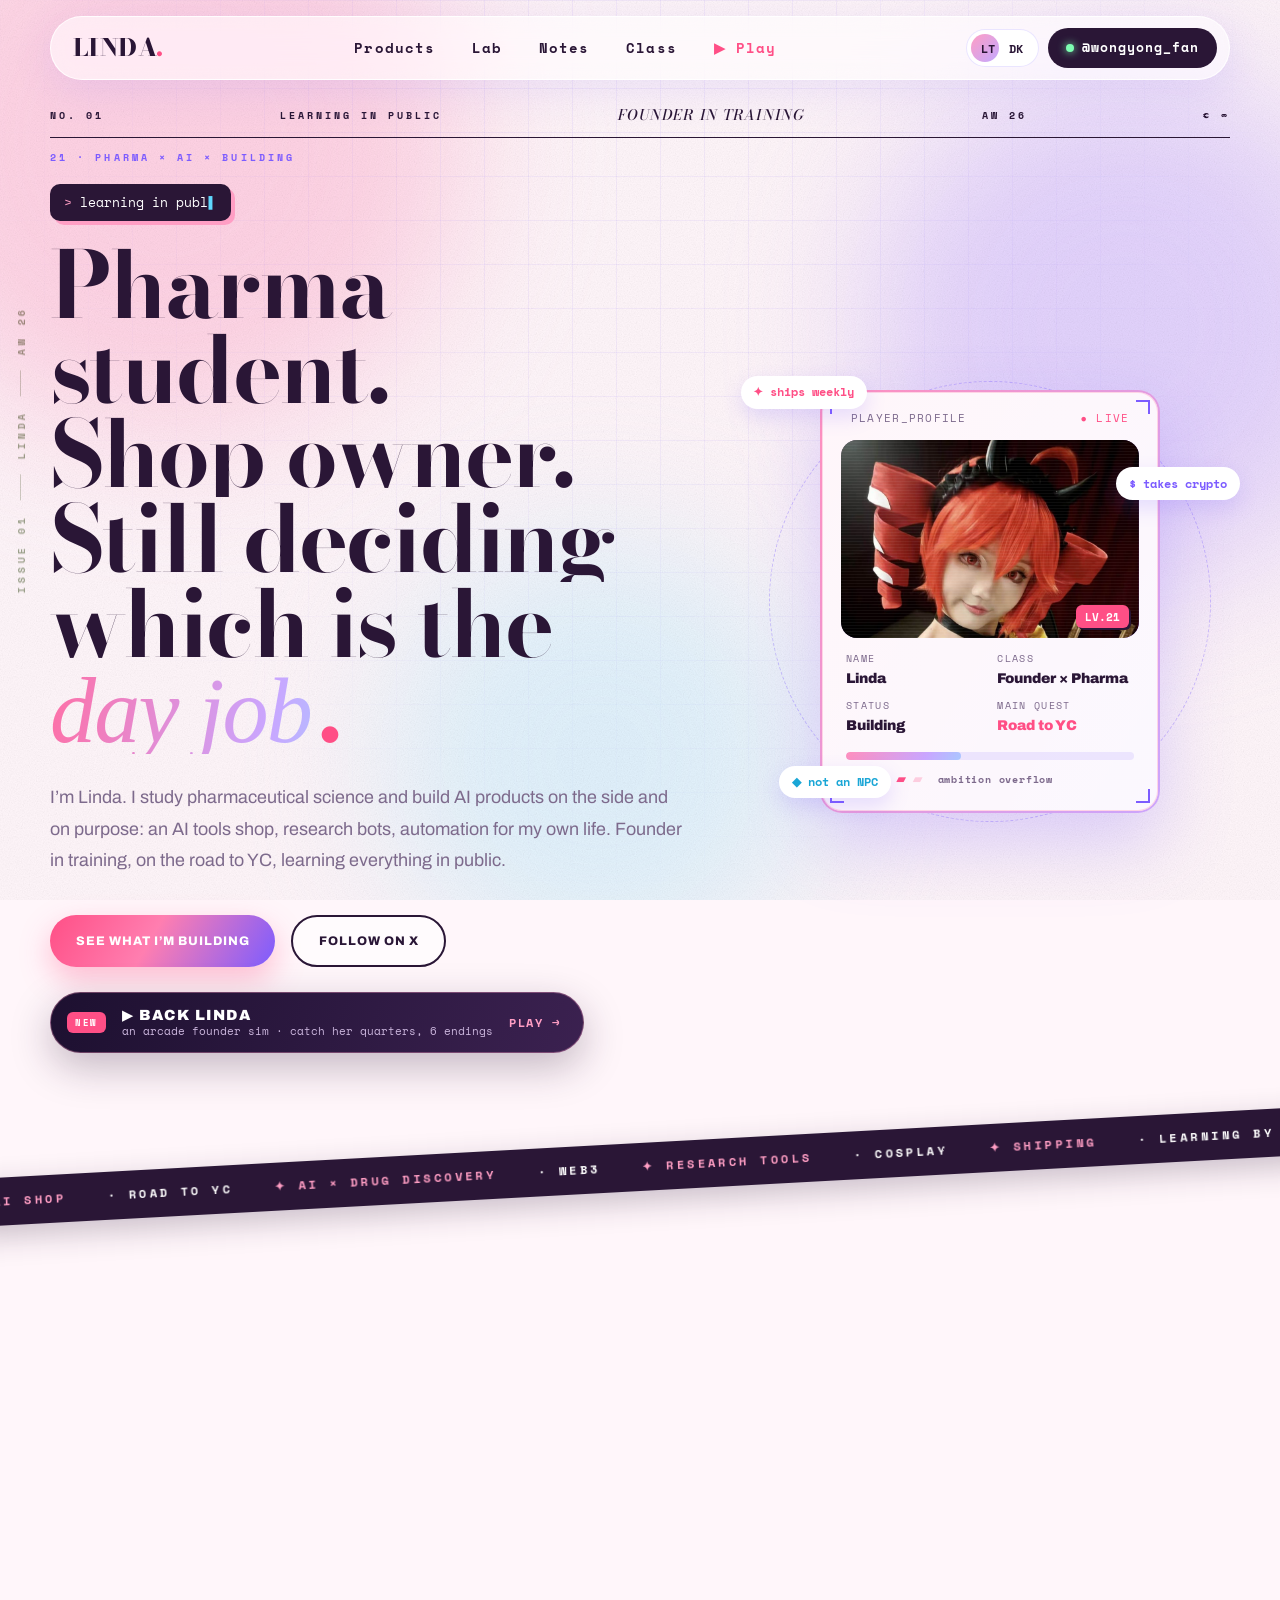
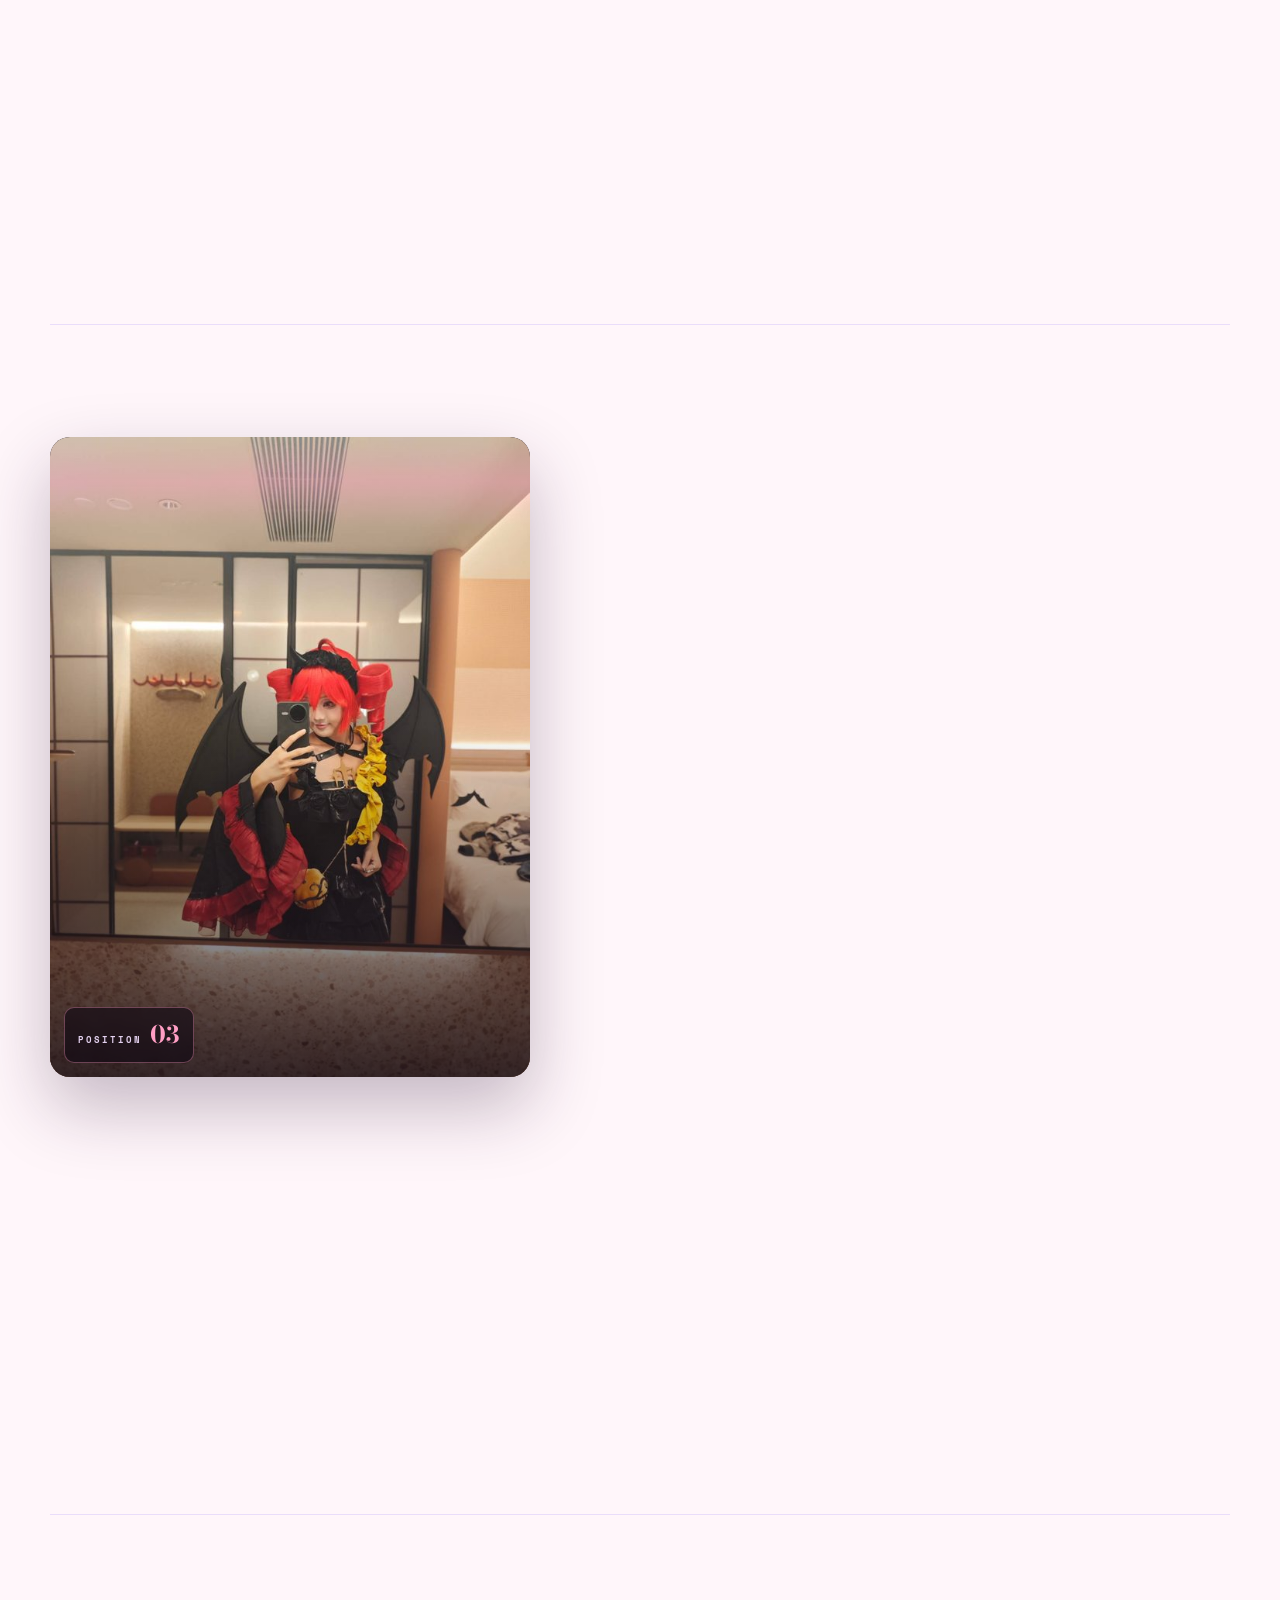
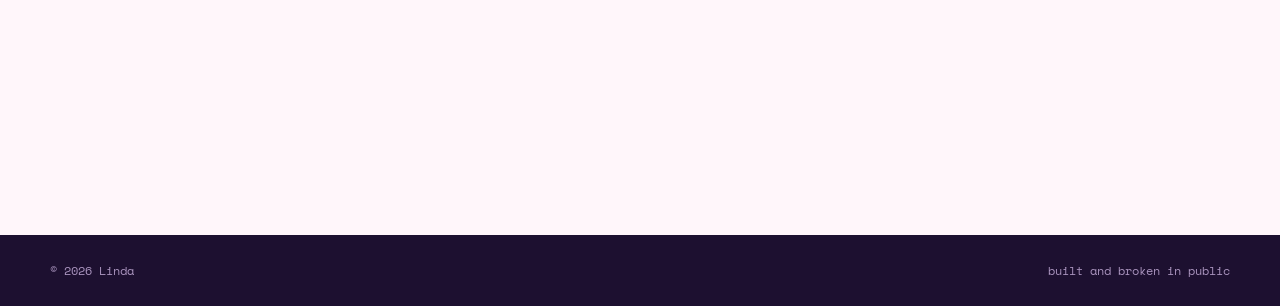
==== commit efefaab3: "Finish the scrub: the game page carried the city and Chinese labels too The ticker had a second copy" ====
--- a/index.html
+++ b/index.html
@@ -99,7 +99,7 @@
 
     <div class="ribbon" aria-hidden="true"><div class="ribbon-track">
       <span>✦ AI SHOP</span><span>· ROAD TO YC</span><span>✦ AI × DRUG DISCOVERY</span><span>· WEB3</span><span>✦ RESEARCH TOOLS</span><span>· COSPLAY</span><span>✦ SHIPPING</span><span>· LEARNING BY DOING</span>
-      <span>✦ AI SHOP</span><span>· ROAD TO YC</span><span>✦ AI × DRUG DISCOVERY</span><span>· WEB3</span><span>✦ RESEARCH TOOLS</span><span>· COSPLAY</span><span>✦ DUBLIN</span><span>· LEARNING BY DOING</span>
+      <span>✦ AI SHOP</span><span>· ROAD TO YC</span><span>✦ AI × DRUG DISCOVERY</span><span>· WEB3</span><span>✦ RESEARCH TOOLS</span><span>· COSPLAY</span><span>✦ SHIPPING</span><span>· LEARNING BY DOING</span>
     </div></div>
 
     <section class="statement reveal" aria-label="At a glance">
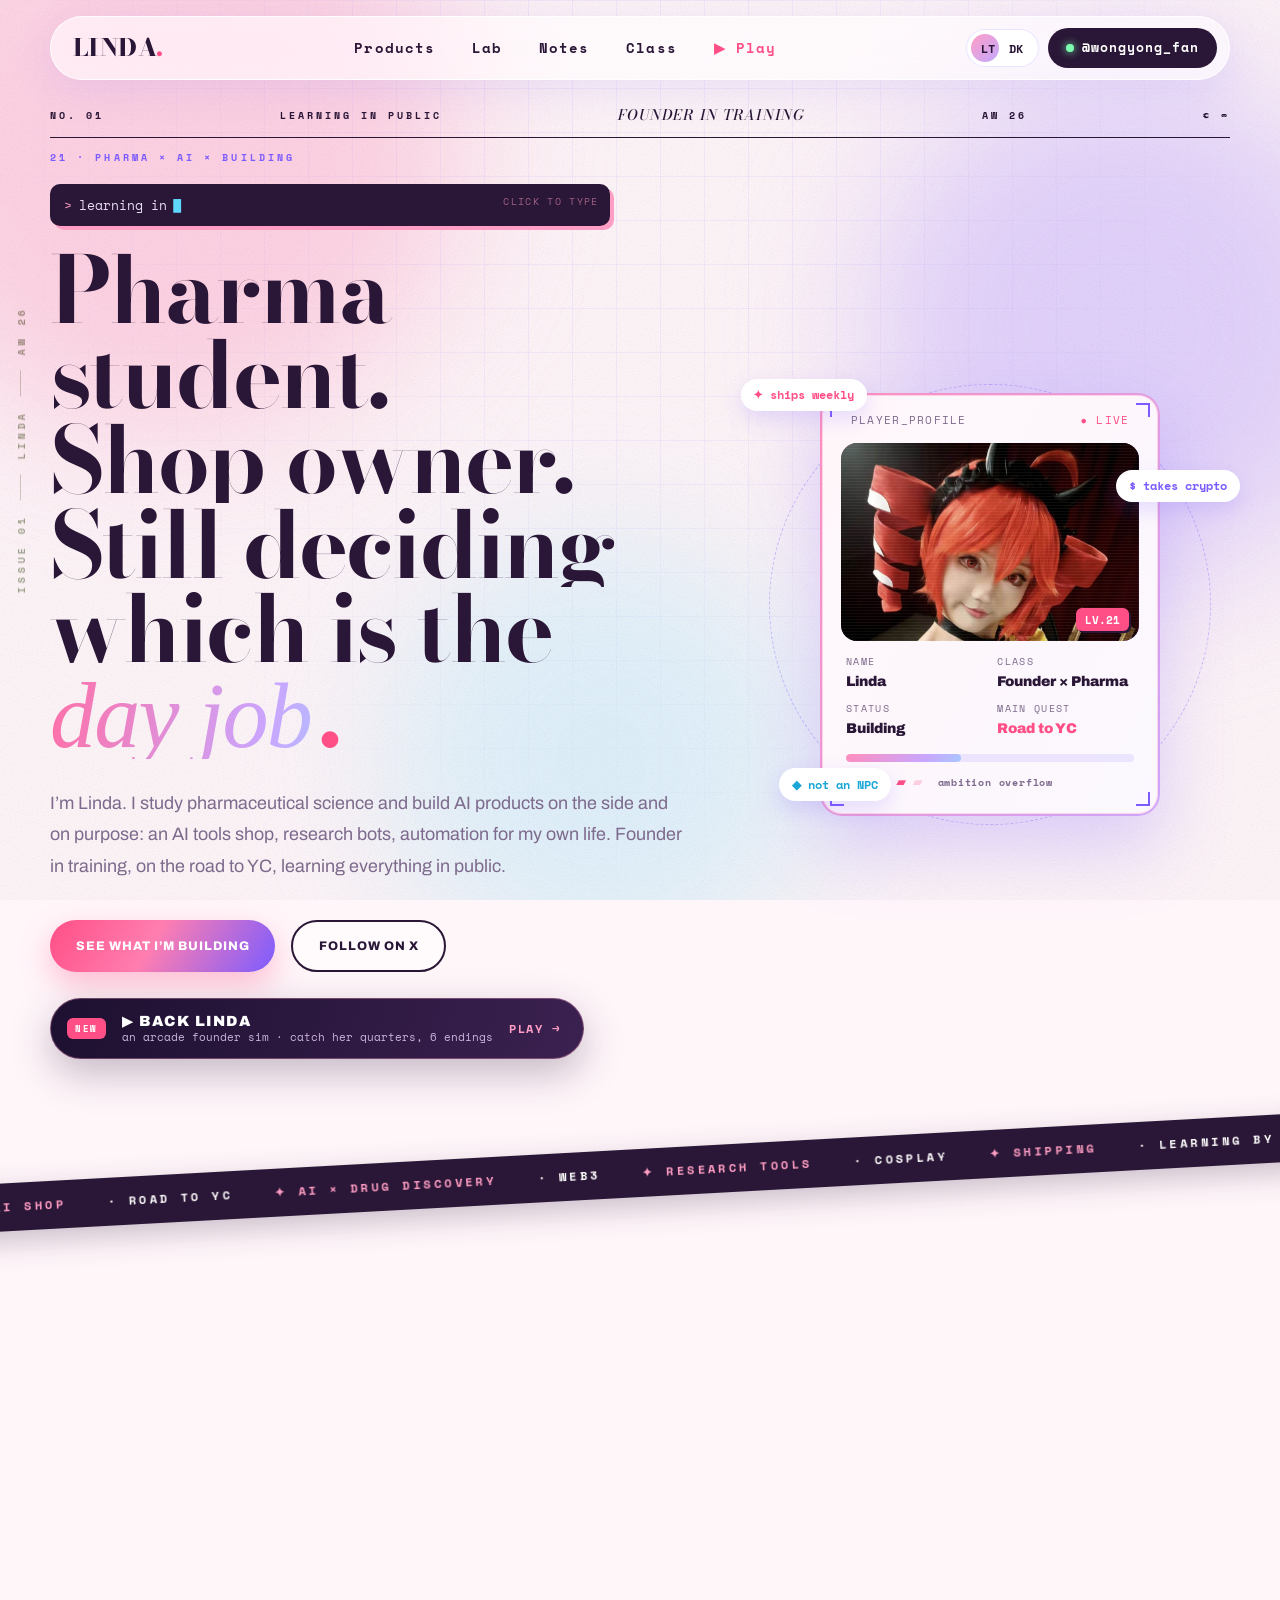
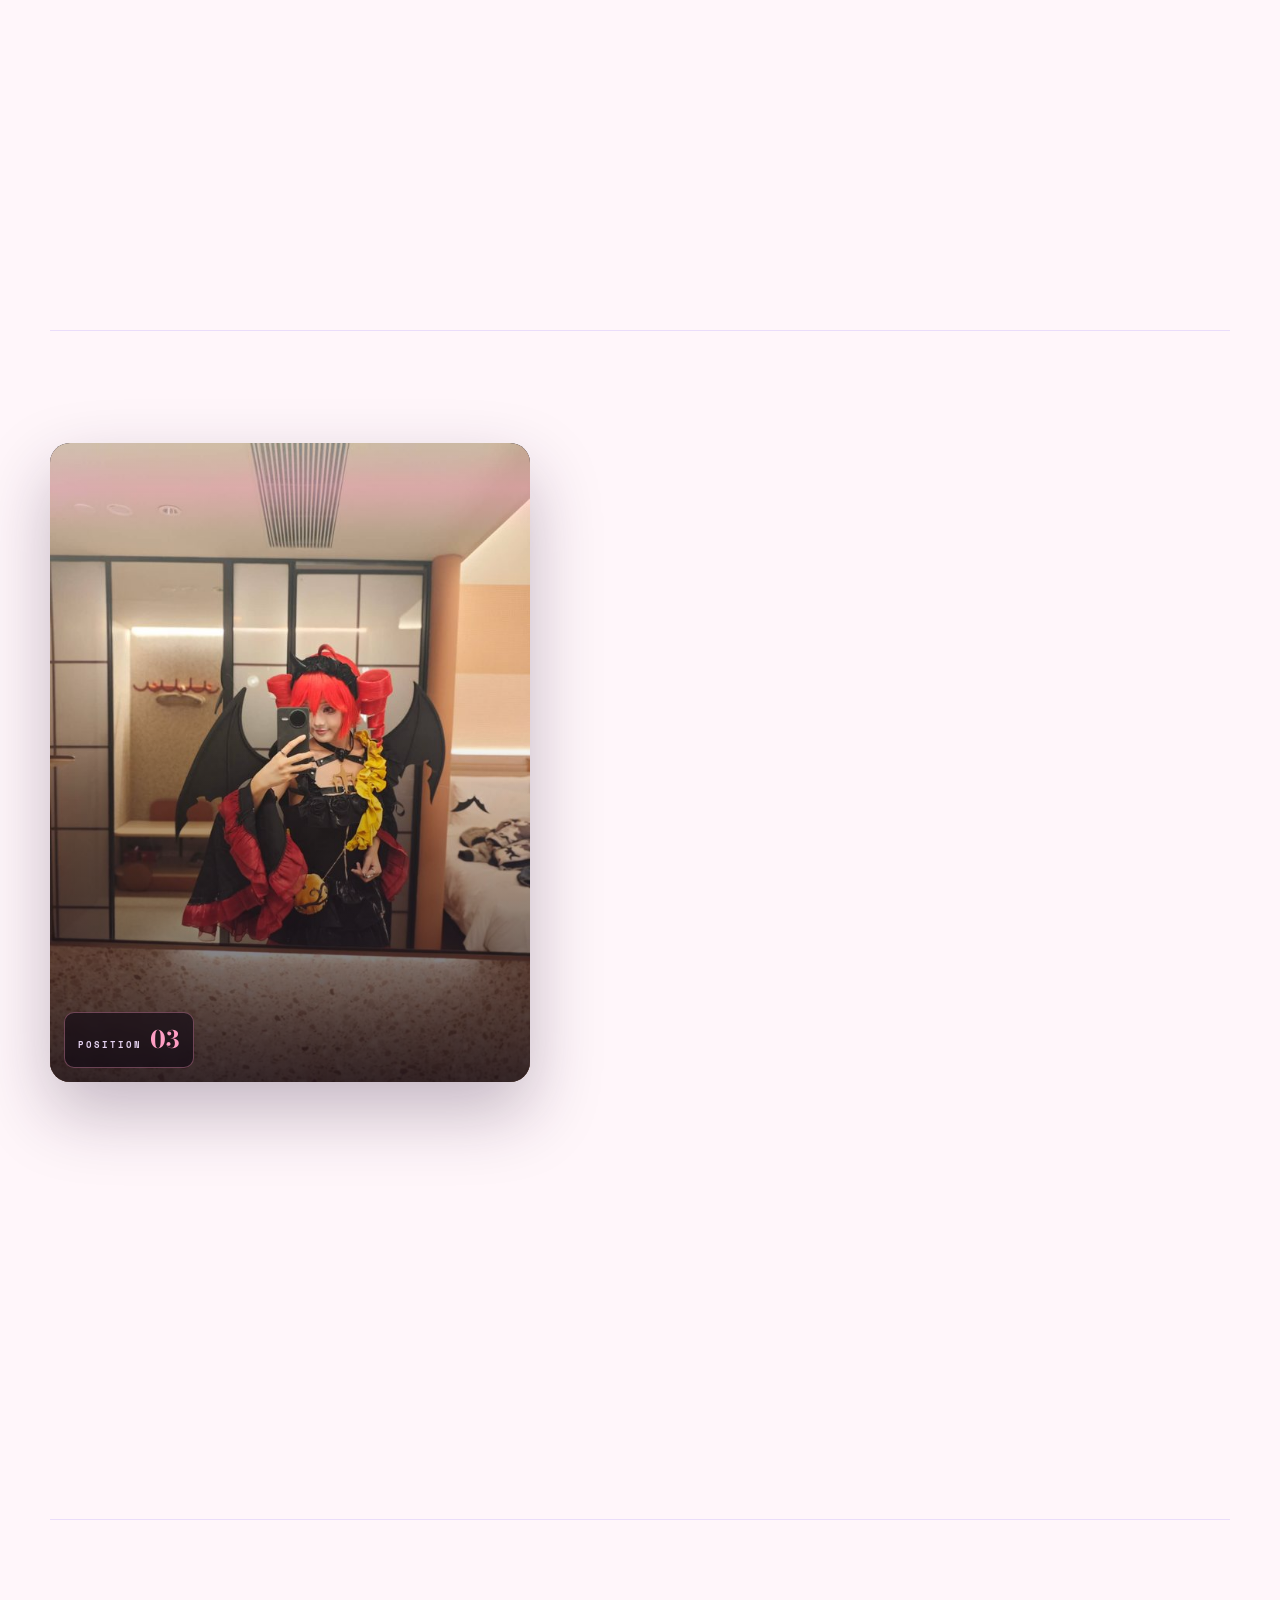
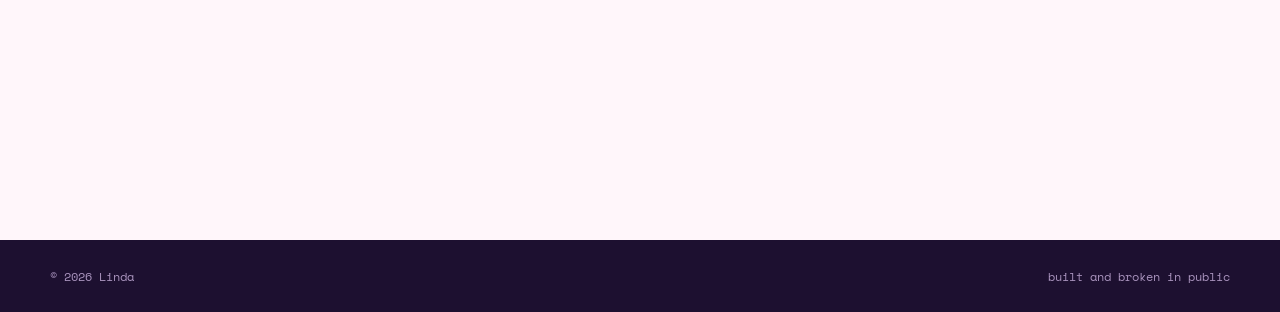
==== commit 5e80403f: "Make the hero terminal real It was a decorative box that typed four lines on a loop and ignored clic" ====
--- a/index.html
+++ b/index.html
@@ -1,4 +1,4 @@
-<!doctype html>
+﻿<!doctype html>
 <html lang="en">
 <head>
   <meta charset="utf-8">
@@ -21,7 +21,7 @@
   <link rel="preconnect" href="https://fonts.googleapis.com">
   <link rel="preconnect" href="https://fonts.gstatic.com" crossorigin>
   <link rel="stylesheet" href="https://fonts.googleapis.com/css2?family=Bodoni+Moda:ital,opsz,wght@0,6..96,400..900;1,6..96,400..900&family=Archivo:wght@400;600;800;900&family=Space+Mono:wght@400;700&display=swap">
-  <link rel="stylesheet" href="styles.css?v=12">
+  <link rel="stylesheet" href="styles.css?v=13">
   <title>Linda — building in public</title>
   <script>try{if(localStorage.getItem('theme')==='dark')document.documentElement.dataset.theme='dark'}catch(e){}</script>
 </head>
@@ -58,7 +58,15 @@
       </div>
       <div class="hero-copy">
         <p class="eyebrow">21 · pharma × AI × building</p>
-        <p class="terminal" aria-hidden="true"><span class="prompt">&gt;</span> <span class="typed" data-lines="boot linda.exe|learning in public since 2025|refuse_to_be_an_NPC = true|quest: road to YC"></span><span class="caret">▌</span></p>
+        <div class="term" id="term">
+          <ol class="term-out" id="termOut" aria-live="polite"></ol>
+          <p class="term-line">
+            <span class="prompt">&gt;</span>
+            <span class="typed" data-lines="boot linda.exe|learning in public since 2025|refuse_to_be_an_NPC = true|try typing: help"></span><span class="caret">█</span>
+            <input id="termIn" type="text" spellcheck="false" autocomplete="off" aria-label="Type a command. Try: help">
+          </p>
+          <span class="term-hint" id="termHint">click to type</span>
+        </div>
         <h1>Pharma student.<br>Shop owner. Still deciding<br>which is the <em class="shimmer">day job</em><span class="stop">.</span></h1>
         <p class="lede">I’m Linda. I study pharmaceutical science and build AI products on the side and on purpose: an AI tools shop, research bots, automation for my own life. Founder in training, on the road to YC, learning everything in public.</p>
         <div class="actions">
@@ -285,6 +293,6 @@
     </section>
   </main>
   <footer><span>© <span id="year">2026</span> Linda</span><span>built and broken in public</span></footer>
-  <script src="script.js?v=12" defer></script>
+  <script src="script.js?v=13" defer></script>
 </body>
 </html>
--- a/styles.css
+++ b/styles.css
@@ -1055,3 +1055,74 @@
   .note { grid-template-columns: 1fr; gap: .6rem; }
   .note time { padding-top: 0; }
 }
+
+/* ============================================================
+   v8: the hero terminal, now typeable
+   ============================================================ */
+.term {
+  position: relative; display: block; width: min(560px, 100%);
+  margin: 0 0 1.4rem; padding: .6rem .9rem;
+  font-family: var(--mono); font-size: .82rem; line-height: 1.7;
+  color: #e8dcf5; background: var(--night);
+  border-radius: 10px; box-shadow: 4px 4px 0 var(--pink);
+  cursor: text; max-height: 300px; overflow-y: auto;
+  transition: box-shadow .3s, max-height .4s;
+  scrollbar-width: thin; scrollbar-color: rgba(255,158,196,.4) transparent;
+}
+.term:hover, .term.live { box-shadow: 4px 4px 0 var(--rose), 0 0 34px rgba(255,79,134,.28); }
+.term::-webkit-scrollbar { width: 6px; }
+.term::-webkit-scrollbar-thumb { background: rgba(255,158,196,.4); border-radius: 99px; }
+
+.term-out { list-style: none; margin: 0; padding: 0; }
+.term-out li { padding: .1rem 0; word-break: break-word; }
+.term-out .cmd { color: var(--pink); }
+.term-out .boot { color: var(--lav); }
+.term-out .warn { color: #ff8585; }
+.term-out .f { color: var(--cyan); }
+.term-out .pink { color: var(--pink); }
+.term-out .cyan { color: var(--cyan); }
+.term-out b { color: #fff; }
+
+.term-line { display: flex; align-items: baseline; gap: .4rem; margin: 0; }
+.term .prompt { color: var(--pink); flex: 0 0 auto; }
+.term .caret { color: var(--cyan); animation: blink 1s steps(1) infinite; }
+.term.live .typed, .term.live .caret { display: none; }
+
+#termIn {
+  display: none; flex: 1 1 auto; min-width: 0;
+  border: 0; outline: 0; background: none; padding: 0;
+  font: inherit; color: #fff; caret-color: var(--cyan);
+}
+.term.live #termIn { display: block; }
+
+.term-hint {
+  position: absolute; right: .7rem; top: .55rem;
+  font-size: .6rem; letter-spacing: .14em; text-transform: uppercase;
+  color: rgba(255,158,196,.55); pointer-events: none;
+  animation: hintPulse 2.6s ease-in-out infinite;
+}
+@keyframes hintPulse { 50% { opacity: .35; } }
+
+/* a colour wash when an easter egg fires */
+.term-flash {
+  position: fixed; inset: 0; z-index: 70; pointer-events: none;
+  background: radial-gradient(circle at 30% 40%, var(--f), transparent 60%);
+  opacity: 0; animation: termFlash .9s ease-out forwards;
+}
+@keyframes termFlash { 15% { opacity: .3; } 100% { opacity: 0; } }
+
+/* konami: everything a little louder */
+html.konami { --rose: #ff1f6d; --pink: #ff6fb0; --cyan: #3dd5ff; }
+html.konami .blob { filter: blur(50px); opacity: .8; }
+html.konami .ribbon-track, html.konami .tape-track { animation-duration: 9s; }
+html.konami .shimmer { animation-duration: 1.6s; }
+html.konami .grain { opacity: .9; }
+
+@media (max-width: 560px) {
+  .term { font-size: .74rem; max-height: 220px; }
+  .term-hint { display: none; }
+}
+@media (prefers-reduced-motion: reduce) {
+  .term-hint, .term-flash { animation: none; }
+  .term-flash { display: none; }
+}
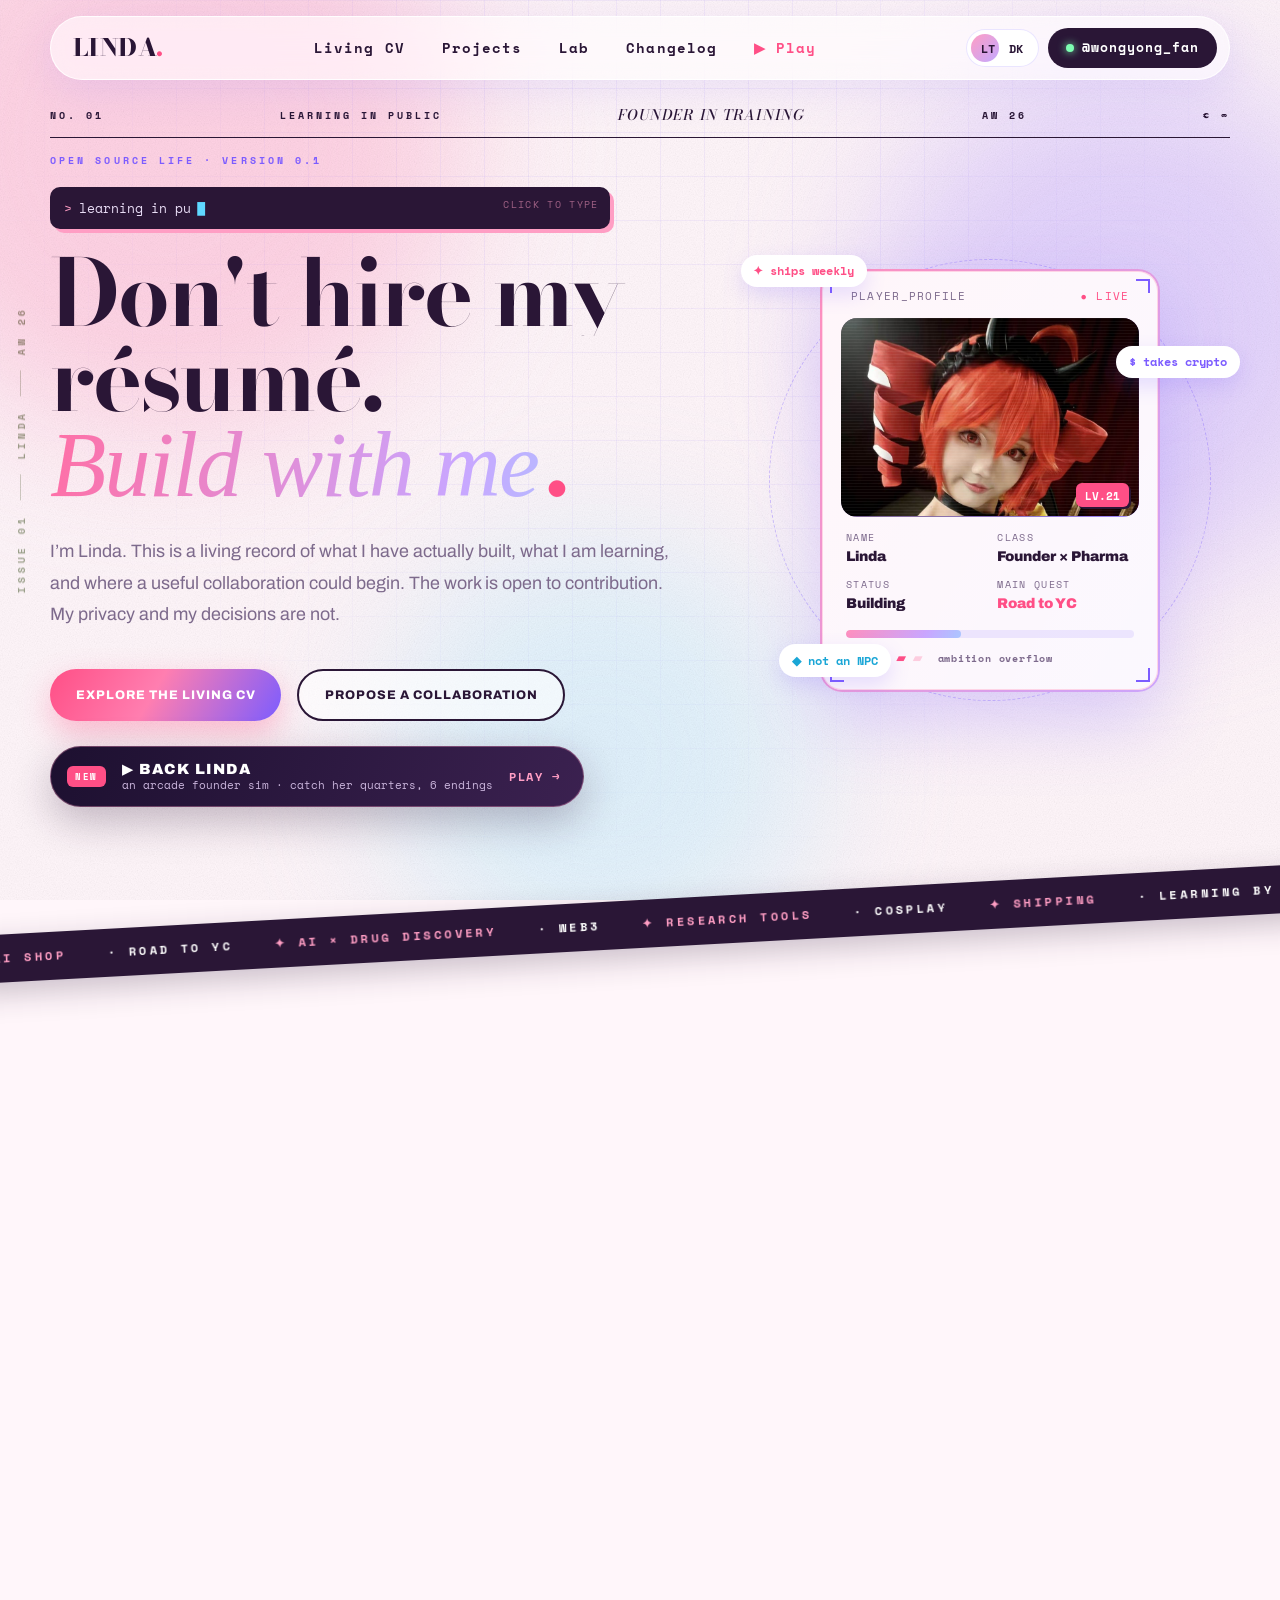
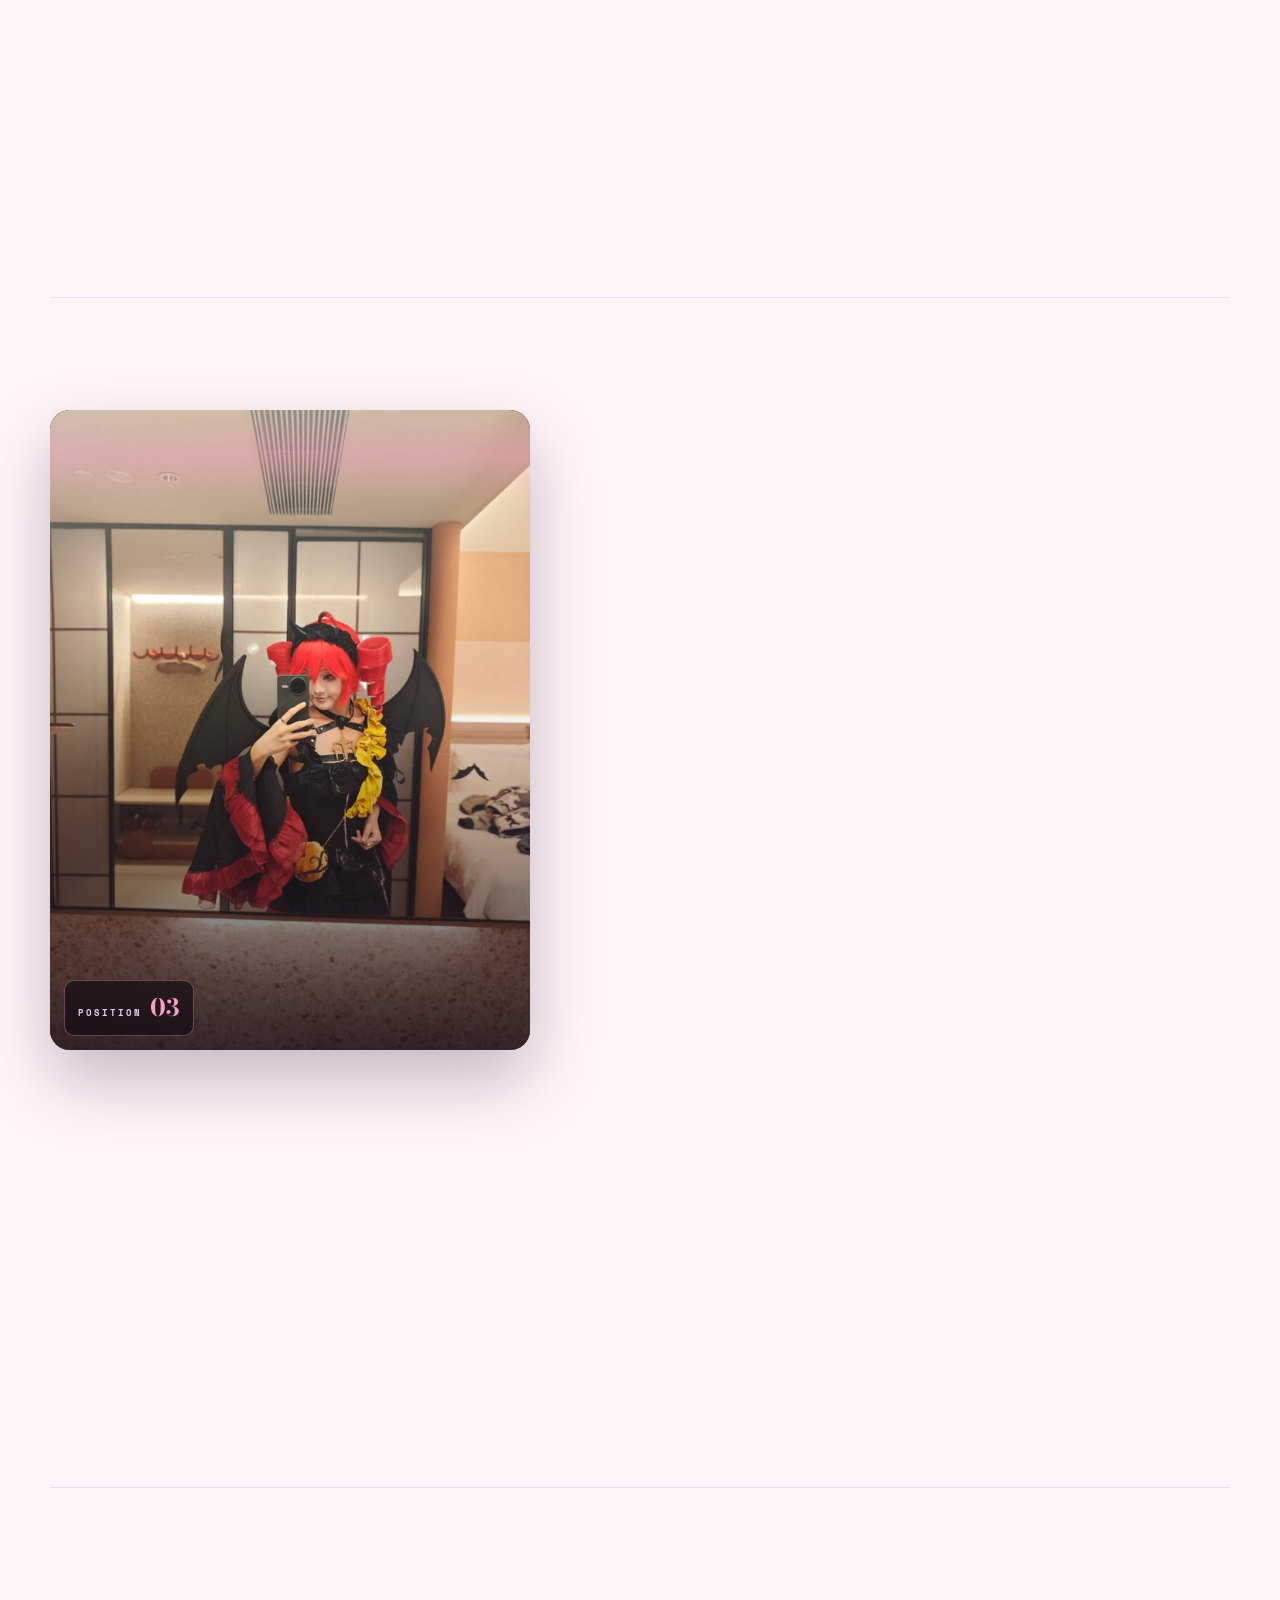
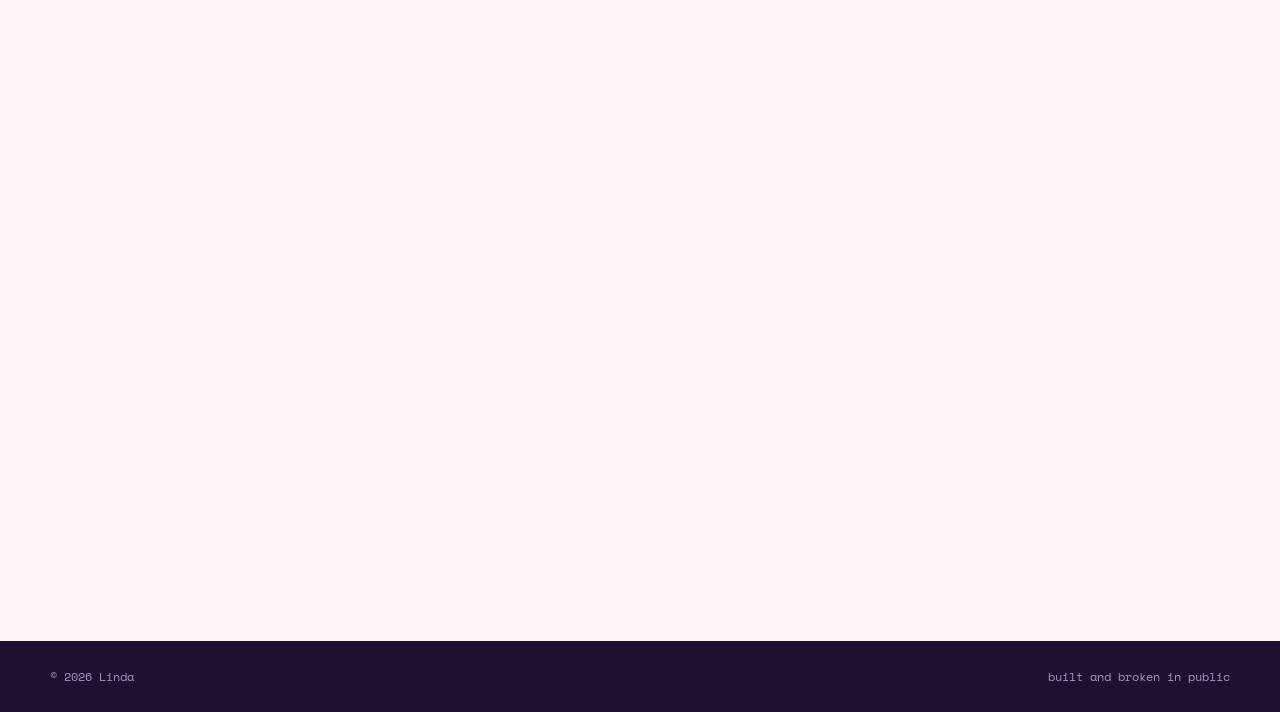
==== commit 1d54617e: "Launch Open Source Life living CV" ====
--- a/index.html
+++ b/index.html
@@ -1,298 +1,349 @@
-﻿<!doctype html>
-<html lang="en">
-<head>
-  <meta charset="utf-8">
-  <meta name="viewport" content="width=device-width, initial-scale=1">
-  <meta name="theme-color" content="#fff4f8">
-  <meta name="description" content="Linda — pharma student, runs an AI shop, builds research tools, writes down what breaks.">
-  <meta property="og:title" content="Linda — building in public">
-  <meta property="og:description" content="Pharma student. Runs an AI shop. Builds research tools. Writes it all down as it happens.">
-  <meta property="og:type" content="website">
-  <meta property="og:url" content="https://lindaa283.github.io/">
-  <meta property="og:site_name" content="Linda">
-  <meta property="og:image" content="https://lindaa283.github.io/img/share-card.jpg">
-  <meta property="og:image:width" content="1200">
-  <meta property="og:image:height" content="630">
-  <meta property="og:image:alt" content="Linda — pharma student, shop owner, still deciding which is the day job">
-  <meta name="twitter:card" content="summary_large_image">
-  <meta name="twitter:creator" content="@wongyong_fan">
-  <meta name="twitter:image" content="https://lindaa283.github.io/img/share-card.jpg">
-  <link rel="canonical" href="https://lindaa283.github.io/">
-  <link rel="preconnect" href="https://fonts.googleapis.com">
-  <link rel="preconnect" href="https://fonts.gstatic.com" crossorigin>
-  <link rel="stylesheet" href="https://fonts.googleapis.com/css2?family=Bodoni+Moda:ital,opsz,wght@0,6..96,400..900;1,6..96,400..900&family=Archivo:wght@400;600;800;900&family=Space+Mono:wght@400;700&display=swap">
-  <link rel="stylesheet" href="styles.css?v=13">
-  <title>Linda — building in public</title>
-  <script>try{if(localStorage.getItem('theme')==='dark')document.documentElement.dataset.theme='dark'}catch(e){}</script>
-</head>
-<body>
-  <div class="scroll-progress" aria-hidden="true"><i></i></div>
-  <div class="cursor" aria-hidden="true"><i></i></div>
-  <a class="skip-link" href="#main">Skip to content</a>
-
-  <div class="bg" aria-hidden="true">
-    <div class="blob b1"></div><div class="blob b2"></div><div class="blob b3"></div>
-    <div class="grid-floor"></div>
-  </div>
-  <div class="grain" aria-hidden="true"></div>
-  <div class="spine" aria-hidden="true"><span>ISSUE 01</span><i></i><span>LINDA</span><i></i><span>AW 26</span></div>
-
-  <header class="site-header">
-    <a class="wordmark" href="#top" aria-label="Linda, home">LINDA<span>.</span></a>
-    <nav aria-label="Primary navigation">
-      <a href="#products">Products</a><a href="#lab">Lab</a><a href="#notes">Notes</a><a href="#ladder">Class</a><a class="nav-play" href="game.html">▶ Play</a>
-    </nav>
-    <div class="header-right">
-      <button class="theme-toggle" type="button" aria-label="Switch between white and black mode" aria-pressed="false">
-        <span class="t-white">LT</span><span class="t-knob"></span><span class="t-black">DK</span>
-      </button>
-      <a class="nav-contact" href="https://x.com/wongyong_fan" target="_blank" rel="noreferrer"><span class="dot"></span>@wongyong_fan</a>
-    </div>
-  </header>
-
-  <main id="main">
-    <!-- ================= HERO ================= -->
-    <section class="hero" id="top">
-      <div class="masthead" aria-hidden="true">
-        <span>NO. 01</span><span>LEARNING IN PUBLIC</span><span class="mast-mid">FOUNDER IN TRAINING</span><span>AW 26</span><span>€ ∞</span>
-      </div>
-      <div class="hero-copy">
-        <p class="eyebrow">21 · pharma × AI × building</p>
-        <div class="term" id="term">
-          <ol class="term-out" id="termOut" aria-live="polite"></ol>
-          <p class="term-line">
-            <span class="prompt">&gt;</span>
-            <span class="typed" data-lines="boot linda.exe|learning in public since 2025|refuse_to_be_an_NPC = true|try typing: help"></span><span class="caret">█</span>
-            <input id="termIn" type="text" spellcheck="false" autocomplete="off" aria-label="Type a command. Try: help">
-          </p>
-          <span class="term-hint" id="termHint">click to type</span>
-        </div>
-        <h1>Pharma student.<br>Shop owner. Still deciding<br>which is the <em class="shimmer">day job</em><span class="stop">.</span></h1>
-        <p class="lede">I’m Linda. I study pharmaceutical science and build AI products on the side and on purpose: an AI tools shop, research bots, automation for my own life. Founder in training, on the road to YC, learning everything in public.</p>
-        <div class="actions">
-          <a class="button primary" href="#products"><span>See what I’m building</span></a>
-          <a class="button secondary" href="https://x.com/wongyong_fan" target="_blank" rel="noreferrer"><span>Follow on X</span></a>
-        </div>
-        <a class="play-cta" href="game.html">
-          <span class="pc-badge">NEW</span>
-          <span class="pc-text"><b>▶ BACK LINDA</b><i>an arcade founder sim · catch her quarters, 6 endings</i></span>
-          <span class="pc-go">PLAY →</span>
-        </a>
-      </div>
-
-      <div class="hero-visual" aria-hidden="true">
-        <svg class="spiral" viewBox="0 0 200 200"><path d="M100 100m0-6a6 6 0 1 1-6 6 14 14 0 0 1 14-14 22 22 0 0 1 22 22 30 30 0 0 1-30 30 38 38 0 0 1-38-38 46 46 0 0 1 46-46 54 54 0 0 1 54 54 62 62 0 0 1-62 62"/></svg>
-        <div class="ring r1"></div><div class="ring r2"></div>
-        <div class="card holo">
-          <i class="corner tl"></i><i class="corner tr"></i><i class="corner bl"></i><i class="corner br"></i>
-          <div class="card-top"><span>PLAYER_PROFILE</span><span class="live">● LIVE</span></div>
-          <div class="avatar wipe">
-            <img src="img/hero-portrait.jpg" alt="" width="900" height="600" fetchpriority="high">
-            <span class="avatar-tag">LV.21</span>
-          </div>
-          <dl class="stats">
-            <div><dt>NAME</dt><dd>Linda</dd></div>
-            <div><dt>CLASS</dt><dd>Founder × Pharma</dd></div>
-            <div><dt>STATUS</dt><dd>Building</dd></div>
-            <div><dt>MAIN QUEST</dt><dd class="hl">Road to YC</dd></div>
-          </dl>
-          <div class="loadbar"><span></span></div>
-          <div class="hearts">▰ ▰ ▰ ▰ <b>▰</b> <small>ambition overflow</small></div>
-        </div>
-        <span class="float-tag t1">✦ ships weekly</span>
-        <span class="float-tag t2">$ takes crypto</span>
-        <span class="float-tag t3">◆ not an NPC</span>
-      </div>
-    </section>
-
-    <div class="ribbon" aria-hidden="true"><div class="ribbon-track">
-      <span>✦ AI SHOP</span><span>· ROAD TO YC</span><span>✦ AI × DRUG DISCOVERY</span><span>· WEB3</span><span>✦ RESEARCH TOOLS</span><span>· COSPLAY</span><span>✦ SHIPPING</span><span>· LEARNING BY DOING</span>
-      <span>✦ AI SHOP</span><span>· ROAD TO YC</span><span>✦ AI × DRUG DISCOVERY</span><span>· WEB3</span><span>✦ RESEARCH TOOLS</span><span>· COSPLAY</span><span>✦ SHIPPING</span><span>· LEARNING BY DOING</span>
-    </div></div>
-
-    <section class="statement reveal" aria-label="At a glance">
-      <p>Two universities, one visa,<br><span>and a shop that has to make rent.</span></p>
-      <div class="facts">
-        <div><strong data-count="21">21</strong><span>years old</span></div>
-        <div><strong>~3K</strong><span>followers on X</span></div>
-        <div><strong data-count="7">7</strong><span>public repos</span></div>
-        <div><strong data-count="1">1</strong><span>live AI shop</span></div>
-      </div>
-    </section>
-
-    <!-- ================= PRODUCTS ================= -->
-    <section class="section" id="products">
-      <div class="section-head reveal"><p class="eyebrow">Products</p><h2>Things I ship.<br><span class="sub">Build first. Understand after.</span></h2></div>
-      <div class="project-grid">
-        <article class="project feature reveal tilt">
-          <div class="scan" aria-hidden="true"></div>
-          <div class="project-index">01</div><div class="project-body">
-            <p class="tag">Live · e-commerce · lindanext.com</p>
-            <h3>AI Supply Station<br><small>lindanext.com</small></h3>
-            <p>My own online shop for AI tools: helping people get ChatGPT, Gemini and other AI subscriptions running, with step-by-step activation guides, troubleshooting notes, and fee-free USDT checkout. Built, stocked and operated solo.</p>
-            <ul><li>Storefront &amp; ops</li><li>Crypto payments</li><li>Customer guides</li></ul>
-            <a href="https://lindanext.com" target="_blank" rel="noreferrer">Visit the shop <span class="sr-only">(opens in a new tab)</span></a>
-          </div>
-        </article>
-        <article class="project reveal tilt"><div class="project-index">02</div><div class="project-body"><p class="tag">Open source · Discord bot</p><h3>PharmaLit Bot</h3><p>A Discord bot for the AI Pharma PhD Hub community: asks several LLMs to summarise PubMed literature and always returns PMID citations, so every claim can be checked.</p><a href="https://github.com/Lindaa283/pharmalit-bot" target="_blank" rel="noreferrer">View on GitHub <span class="sr-only">(opens in a new tab)</span></a></div></article>
-        <article class="project reveal tilt"><div class="project-index">03</div><div class="project-body"><p class="tag">Private build · automation</p><h3>Funded-Lab Radar</h3><p>A robot that runs every Monday, reads freshly funded EU research grants and turns them into PhD leads. Last run: 256 leads, 7 marked high-value. My personal opportunity engine.</p><span class="private">◆ private tool</span></div></article>
-      </div>
-      <div class="mini-grid">
-        <article class="mini reveal"><p class="tag">Private build · 271 tests</p><h3>GradOps</h3><p>Local-first application manager: deadlines, documents and status for every application in one place.</p></article>
-        <article class="mini reveal"><p class="tag">Experiment · media</p><h3>Debate video pipeline</h3><p>An automated pipeline that turns debate recordings into full and highlight cuts.</p></article>
-        <article class="mini reveal"><p class="tag">Learning in public · X</p><h3>@wongyong_fan</h3><p>Everything I learn, build, think, and every attempt at making money online, posted as it happens.</p><a href="https://x.com/wongyong_fan" target="_blank" rel="noreferrer">Read the feed <span class="sr-only">(opens in a new tab)</span></a></article>
-      </div>
-    </section>
-
-    <!-- ================= LAB ================= -->
-    <section class="section lab" id="lab">
-      <div class="section-head reveal"><p class="eyebrow">The lab</p><h2>The white side: real science.<br><span class="sub">Labelled honestly, every time.</span></h2></div>
-      <div class="lab-grid">
-        <a class="lab-item reveal" href="https://github.com/Lindaa283/admet-logd-baseline" target="_blank" rel="noreferrer"><span class="lvl ok">reproducible</span><h3>logD7.4 auditable baseline</h3><p>ADMET machine-learning baseline with 49 tests and an honest test-set write-up.</p></a>
-        <a class="lab-item reveal" href="https://github.com/Lindaa283/egfr-crossspecies-epitope" target="_blank" rel="noreferrer"><span class="lvl ok">reproducible</span><h3>EGFR cross-species epitope</h3><p>Human/mouse domain III conservation mapped onto the cetuximab interface for conditional binder design.</p></a>
-        <a class="lab-item reveal" href="https://github.com/Lindaa283/adaptyv-tnfa-challenge2" target="_blank" rel="noreferrer"><span class="lvl wip">unvalidated</span><h3>TNF-α minibinders</h3><p>20 de novo designs for the Anthropic × Adaptyv protein design competition. No wet-lab assays yet.</p></a>
-        <a class="lab-item reveal" href="https://github.com/Lindaa283/tumor-rnaseq-classification" target="_blank" rel="noreferrer"><span class="lvl learn">learning</span><h3>Tumour RNA-Seq classifier</h3><p>Tumour type classification from gene expression with PCA and classic ML.</p></a>
-        <div class="lab-item reveal"><span class="lvl ok">led the team</span><h3>Microfluidic systems</h3><p>Student project leader: photolithographic chip fabrication and PEGDA–Dextran phase-separation experiments.</p></div>
-        <div class="lab-item reveal"><span class="lvl gold">gold medal</span><h3>iGEM 2025</h3><p>Human Practices, outreach and sponsorship for a bio-based polyamide PA54 project. The team took gold.</p></div>
-      </div>
-      <p class="edu reveal">Undergraduate pharmaceutical engineering, now on an international collaborative programme in pharmaceutical science. One summer inside a pharmaceutical plant: safety training, production lines, QC, wastewater.</p>
-    </section>
-
-    <!-- ================= TWO FACES ================= -->
-    <section class="faces" id="faces">
-      <div class="faces-head reveal"><p class="eyebrow">Costume</p><h2>Things I have worn.</h2></div>
-
-      <div class="cos reveal">
-        <div class="cos-grid">
-          <article class="cos-card teto">
-            <div class="cos-media wipe"><img src="img/cos-01.jpg" alt="Linda in her Kasane Teto costume: red hair, black horns, red and black dress" loading="lazy" width="760" height="950"></div>
-            <div class="cos-text">
-              <p class="cos-tag">MODE 01 · RED DRILLS</p>
-              <h4>Kasane Teto</h4>
-              <p>An internet joke that people kept singing until it was real.</p>
-            </div>
-          </article>
-          <article class="cos-card wolf">
-            <div class="cos-media wipe">
-              <video src="img/reel.mp4" poster="img/reel-poster.jpg" autoplay muted loop playsinline preload="none" width="640" height="1138" aria-label="Linda in her Silver Wolf costume at a desk setup"></video>
-            </div>
-            <div class="cos-text">
-              <p class="cos-tag">MODE 02 · HACKER</p>
-              <h4>Silver Wolf</h4>
-              <p>Reads the rules, finds the exploit, clears the game.</p>
-            </div>
-          </article>
-        </div>
-
-        <div class="plate reveal">
-          <figure class="wipe"><img src="img/noir-01.jpg" alt="Linda in a qipao in a lantern-lit alley" loading="lazy" width="675" height="843"></figure>
-          <div class="plate-text">
-            <p class="cos-tag">MODE 03 · OLD SHANGHAI</p>
-            <h4>Old Shanghai</h4>
-            <p>Not from a game. 1930s Shanghai, a back alley, and a cigarette holder.</p>
-          </div>
-          <figure class="wipe"><img src="img/noir-02.jpg" alt="Linda in a qipao with a fur stole, framed by a moon gate" loading="lazy" width="760" height="950"></figure>
-        </div>
-
-        <div class="contact-sheet reveal">
-          <p class="sheet-label">CONTACT SHEET · 04</p>
-          <div class="sheet-grid">
-            <img src="img/gal-01.jpg" alt="Costume detail: scythe prop and layered skirt" loading="lazy" width="680" height="850">
-            <img src="img/gal-02.jpg" alt="Halloween set with pumpkins and candles" loading="lazy" width="680" height="850">
-            <img src="img/gal-03.jpg" alt="Silhouette in an alley under a red lantern" loading="lazy" width="675" height="843">
-            <img src="img/gal-04.jpg" alt="Qipao portrait against a lit wall at night" loading="lazy" width="680" height="850">
-          </div>
-        </div>
-      </div>
-    </section>
-
-    <!-- ================= THE LADDER ================= -->
-    <section class="ladder-sec" id="ladder">
-      <div class="ladder-wrap">
-        <div class="ladder-figure" aria-hidden="true">
-          <div class="fig-stack">
-            <img src="img/fig-01.jpg" alt="" class="fig is-on" data-rung="0" loading="lazy" width="620" height="827">
-            <img src="img/fig-02.jpg" alt="" class="fig" data-rung="2" loading="lazy" width="620" height="827">
-            <img src="img/fig-03.jpg" alt="" class="fig" data-rung="4" loading="lazy" width="620" height="827">
-            <span class="fig-scan"></span>
-            <span class="fig-badge"><b>POSITION</b><i class="fig-rung">03</i></span>
-          </div>
-        </div>
-
-        <div class="ladder-copy">
-          <div class="section-head reveal">
-            <p class="eyebrow">The ladder</p>
-            <h2>Class isn’t a vibe.<br>It’s <span class="shimmer">what pays you</span> while you sleep.</h2>
-          </div>
-          <p class="ladder-lede reveal">Nobody told me this at school, so I had to go and find it. The question that actually separates people is not how hard you work — it is <em>what you are selling</em>. Drag the handle.</p>
-
-          <div class="ladder-tool reveal">
-            <div class="rungs" role="group" aria-label="Choose a rung">
-              <button type="button" class="rung" data-i="0"><i>01</i><span>Sell time</span></button>
-              <button type="button" class="rung" data-i="1"><i>02</i><span>Sell skill</span></button>
-              <button type="button" class="rung is-on" data-i="2"><i>03</i><span>Sell a product</span></button>
-              <button type="button" class="rung" data-i="3"><i>04</i><span>Own assets</span></button>
-              <button type="button" class="rung" data-i="4"><i>05</i><span>Own the rules</span></button>
-            </div>
-            <input class="ladder-range" type="range" min="0" max="4" step="1" value="2" aria-label="Position on the ladder: sell time to own the rules">
-            <div class="rung-panel">
-              <p class="rp-tag"></p>
-              <p class="rp-body"></p>
-              <p class="rp-me"></p>
-            </div>
-          </div>
-        </div>
-      </div>
-    </section>
-
-    <!-- ================= NOTES ================= -->
-    <section class="notes-sec" id="notes">
-      <div class="section-head reveal">
-        <p class="eyebrow">Notes</p>
-        <h2>Working in the open.</h2>
-      </div>
-      <p class="notes-lede reveal">Everything I learn, build and get wrong, written down as it happens. Shorter and rougher than a blog, because the point is the frequency, not the polish.</p>
-
-      <ol class="notes">
-        <li class="note reveal">
-          <time datetime="2026-11-22">22 Nov 2026</time>
-          <h3>The week a model wrote seventeen million lines of proof</h3>
-          <p>A mathematician spent twelve years on 940 pages. Eight hours after it went public, somebody found a hole in the draft using a model. I keep thinking about the line he wrote in the paper — we are still here, we are not leaving. I am 21 and I have no idea which half of that story I am in.</p>
-        </li>
-        <li class="note reveal">
-          <time datetime="2026-11-10">10 Nov 2026</time>
-          <h3>Two labs, two grading systems</h3>
-          <p>One programme taught me never to leave a number unlogged. The other taught me to say the limitation out loud before anyone asks. The first makes the work correct; the second makes people believe it. I needed both, and neither mentions the other.</p>
-        </li>
-        <li class="note reveal">
-          <time datetime="2026-10-28">28 Oct 2026</time>
-          <h3>A support ticket is a price signal</h3>
-          <p>Most messages to the shop are not about the product. They are about the same four minutes of confusion. I wrote those four minutes up as a guide, and the refund rate halved. The lesson was embarrassing and cheap: read your own tickets before you build anything new.</p>
-        </li>
-        <li class="note reveal">
-          <time datetime="2026-10-14">14 Oct 2026</time>
-          <h3>Run forty-one</h3>
-          <p>The phase separation would not behave. Forty runs, no pattern. My supervisor suggested shelving it. I logged every one anyway, and the null result is the part of my notebook I would actually show somebody.</p>
-        </li>
-        <li class="note reveal">
-          <time datetime="2026-09-30">30 Sep 2026</time>
-          <h3>Reading a filing in a second language</h3>
-          <p>I am being trained to work inside the pharmaceutical industry. Nobody on the course has ever shown us who owns it. So I started reading annual reports — slowly, with a dictionary — from the other side of the table.</p>
-        </li>
-      </ol>
-
-      <p class="notes-more reveal">The short version of all of this lives on <a href="https://x.com/wongyong_fan" target="_blank" rel="noreferrer">X</a>, posted as it happens.</p>
-    </section>
-
-    <section class="closing reveal"><p>Founders, investors, scientists, fellow troublemakers:</p><h2>Never going to play<br>this as an <span class="shimmer">NPC</span>.</h2>
-      <div class="actions center">
-        <a class="button primary" href="https://x.com/wongyong_fan" target="_blank" rel="noreferrer"><span>DM me on X</span></a>
-        <a class="button ghost" href="https://lindanext.com" target="_blank" rel="noreferrer"><span>The shop</span></a>
-        <a class="button ghost" href="https://github.com/Lindaa283" target="_blank" rel="noreferrer"><span>GitHub</span></a>
-      </div>
-    </section>
-  </main>
-  <footer><span>© <span id="year">2026</span> Linda</span><span>built and broken in public</span></footer>
-  <script src="script.js?v=13" defer></script>
-</body>
-</html>
+<!doctype html>
+<html lang="en">
+<head>
+  <meta charset="utf-8">
+  <meta name="viewport" content="width=device-width, initial-scale=1">
+  <meta name="theme-color" content="#fff4f8">
+  <meta name="description" content="Linda's Open Source Life — a living CV of real projects, current questions and ways to build together.">
+  <meta property="og:title" content="Linda — Open Source Life">
+  <meta property="og:description" content="Don't hire a résumé. Explore the work, the questions and the possibilities — then build something together.">
+  <meta property="og:type" content="website">
+  <meta property="og:url" content="https://lindaa283.github.io/">
+  <meta property="og:site_name" content="Linda">
+  <meta property="og:image" content="https://lindaa283.github.io/img/share-card.jpg">
+  <meta property="og:image:width" content="1200">
+  <meta property="og:image:height" content="630">
+  <meta property="og:image:alt" content="Linda — pharma student, shop owner, still deciding which is the day job">
+  <meta name="twitter:card" content="summary_large_image">
+  <meta name="twitter:creator" content="@wongyong_fan">
+  <meta name="twitter:image" content="https://lindaa283.github.io/img/share-card.jpg">
+  <link rel="canonical" href="https://lindaa283.github.io/">
+  <link rel="preconnect" href="https://fonts.googleapis.com">
+  <link rel="preconnect" href="https://fonts.gstatic.com" crossorigin>
+  <link rel="stylesheet" href="https://fonts.googleapis.com/css2?family=Bodoni+Moda:ital,opsz,wght@0,6..96,400..900;1,6..96,400..900&family=Archivo:wght@400;600;800;900&family=Space+Mono:wght@400;700&display=swap">
+  <link rel="stylesheet" href="styles.css?v=13">
+  <title>Linda — Open Source Life</title>
+  <script>try{if(localStorage.getItem('theme')==='dark')document.documentElement.dataset.theme='dark'}catch(e){}</script>
+</head>
+<body>
+  <div class="scroll-progress" aria-hidden="true"><i></i></div>
+  <div class="cursor" aria-hidden="true"><i></i></div>
+  <a class="skip-link" href="#main">Skip to content</a>
+
+  <div class="bg" aria-hidden="true">
+    <div class="blob b1"></div><div class="blob b2"></div><div class="blob b3"></div>
+    <div class="grid-floor"></div>
+  </div>
+  <div class="grain" aria-hidden="true"></div>
+  <div class="spine" aria-hidden="true"><span>ISSUE 01</span><i></i><span>LINDA</span><i></i><span>AW 26</span></div>
+
+  <header class="site-header">
+    <a class="wordmark" href="#top" aria-label="Linda, home">LINDA<span>.</span></a>
+    <nav aria-label="Primary navigation">
+      <a href="#living-cv">Living CV</a><a href="#products">Projects</a><a href="#lab">Lab</a><a href="#changelog">Changelog</a><a class="nav-play" href="game.html">▶ Play</a>
+    </nav>
+    <div class="header-right">
+      <button class="theme-toggle" type="button" aria-label="Switch between white and black mode" aria-pressed="false">
+        <span class="t-white">LT</span><span class="t-knob"></span><span class="t-black">DK</span>
+      </button>
+      <a class="nav-contact" href="https://x.com/wongyong_fan" target="_blank" rel="noreferrer"><span class="dot"></span>@wongyong_fan</a>
+    </div>
+  </header>
+
+  <main id="main">
+    <!-- ================= HERO ================= -->
+    <section class="hero" id="top">
+      <div class="masthead" aria-hidden="true">
+        <span>NO. 01</span><span>LEARNING IN PUBLIC</span><span class="mast-mid">FOUNDER IN TRAINING</span><span>AW 26</span><span>€ ∞</span>
+      </div>
+      <div class="hero-copy">
+        <p class="eyebrow">OPEN SOURCE LIFE · VERSION 0.1</p>
+        <div class="term" id="term">
+          <ol class="term-out" id="termOut" aria-live="polite"></ol>
+          <p class="term-line">
+            <span class="prompt">&gt;</span>
+            <span class="typed" data-lines="boot linda.exe|learning in public since 2025|refuse_to_be_an_NPC = true|try typing: help"></span><span class="caret">█</span>
+            <input id="termIn" type="text" spellcheck="false" autocomplete="off" aria-label="Type a command. Try: help">
+          </p>
+          <span class="term-hint" id="termHint">click to type</span>
+        </div>
+        <h1>Don't hire my résumé.<br><em class="shimmer">Build with me</em><span class="stop">.</span></h1>
+        <p class="lede">I’m Linda. This is a living record of what I have actually built, what I am learning, and where a useful collaboration could begin. The work is open to contribution. My privacy and my decisions are not.</p>
+        <div class="actions">
+          <a class="button primary" href="#living-cv"><span>Explore the living CV</span></a>
+          <a class="button secondary" href="https://github.com/Lindaa283/Lindaa283.github.io/issues/new?template=life-pull-request.yml" target="_blank" rel="noreferrer"><span>Propose a collaboration</span></a>
+        </div>
+        <a class="play-cta" href="game.html">
+          <span class="pc-badge">NEW</span>
+          <span class="pc-text"><b>▶ BACK LINDA</b><i>an arcade founder sim · catch her quarters, 6 endings</i></span>
+          <span class="pc-go">PLAY →</span>
+        </a>
+      </div>
+
+      <div class="hero-visual" aria-hidden="true">
+        <svg class="spiral" viewBox="0 0 200 200"><path d="M100 100m0-6a6 6 0 1 1-6 6 14 14 0 0 1 14-14 22 22 0 0 1 22 22 30 30 0 0 1-30 30 38 38 0 0 1-38-38 46 46 0 0 1 46-46 54 54 0 0 1 54 54 62 62 0 0 1-62 62"/></svg>
+        <div class="ring r1"></div><div class="ring r2"></div>
+        <div class="card holo">
+          <i class="corner tl"></i><i class="corner tr"></i><i class="corner bl"></i><i class="corner br"></i>
+          <div class="card-top"><span>PLAYER_PROFILE</span><span class="live">● LIVE</span></div>
+          <div class="avatar wipe">
+            <img src="img/hero-portrait.jpg" alt="" width="900" height="600" fetchpriority="high">
+            <span class="avatar-tag">LV.21</span>
+          </div>
+          <dl class="stats">
+            <div><dt>NAME</dt><dd>Linda</dd></div>
+            <div><dt>CLASS</dt><dd>Founder × Pharma</dd></div>
+            <div><dt>STATUS</dt><dd>Building</dd></div>
+            <div><dt>MAIN QUEST</dt><dd class="hl">Road to YC</dd></div>
+          </dl>
+          <div class="loadbar"><span></span></div>
+          <div class="hearts">▰ ▰ ▰ ▰ <b>▰</b> <small>ambition overflow</small></div>
+        </div>
+        <span class="float-tag t1">✦ ships weekly</span>
+        <span class="float-tag t2">$ takes crypto</span>
+        <span class="float-tag t3">◆ not an NPC</span>
+      </div>
+    </section>
+
+    <div class="ribbon" aria-hidden="true"><div class="ribbon-track">
+      <span>✦ AI SHOP</span><span>· ROAD TO YC</span><span>✦ AI × DRUG DISCOVERY</span><span>· WEB3</span><span>✦ RESEARCH TOOLS</span><span>· COSPLAY</span><span>✦ SHIPPING</span><span>· LEARNING BY DOING</span>
+      <span>✦ AI SHOP</span><span>· ROAD TO YC</span><span>✦ AI × DRUG DISCOVERY</span><span>· WEB3</span><span>✦ RESEARCH TOOLS</span><span>· COSPLAY</span><span>✦ SHIPPING</span><span>· LEARNING BY DOING</span>
+    </div></div>
+
+    <section class="statement reveal" aria-label="At a glance">
+      <p>Two universities, one visa,<br><span>and a shop that has to make rent.</span></p>
+      <div class="facts">
+        <div><strong data-count="21">21</strong><span>years old</span></div>
+        <div><strong>~3K</strong><span>followers on X</span></div>
+        <div><strong data-count="7">7</strong><span>public repos</span></div>
+        <div><strong data-count="1">1</strong><span>live AI shop</span></div>
+      </div>
+    </section>
+
+    <!-- ================= LIVING CV ================= -->
+    <section class="section living-cv" id="living-cv">
+      <div class="section-head reveal">
+        <p class="eyebrow">The living CV</p>
+        <h2>A person is more than a job title.<br><span class="sub">This page is a map, not a pitch deck.</span></h2>
+      </div>
+      <div class="living-intro reveal">
+        <p class="living-manifesto">I work where pharmaceutical science, AI, entrepreneurship and internet culture overlap. I am early in the journey, so I label experiments as experiments and unfinished work as unfinished work. What matters here is evidence, curiosity and the ability to keep learning in public.</p>
+        <aside><b>How to read this site</b><span>Projects show evidence.</span><span>Notes show how I think.</span><span>Open loops show where you can help.</span><span>The changelog shows what actually changed.</span></aside>
+      </div>
+
+      <div class="life-grid">
+        <article class="life-card reveal"><p class="tag">BACKGROUND</p><h3>Science with a builder's bias</h3><p>I study pharmaceutical science in an international collaborative programme. Outside class, I build research tools, small products and personal automation.</p><a href="#lab">See the scientific work</a></article>
+        <article class="life-card reveal"><p class="tag">INTERESTS</p><h3>Systems, stories, subcultures</h3><p>Drug discovery, AI, open-source collaboration, entrepreneurship, digital identity, games, cosplay and the ways people create opportunity together.</p><a href="#faces">See the human side</a></article>
+        <article class="life-card reveal"><p class="tag">POTENTIAL</p><h3>Connecting fields that rarely meet</h3><p>I am most useful when a problem needs scientific care, internet-native experimentation and the willingness to turn a vague idea into a testable first version.</p><a href="#products">See what shipped</a></article>
+      </div>
+
+      <div class="open-loops reveal">
+        <div>
+          <p class="eyebrow">Open loops</p>
+          <h3>Things worth building together</h3>
+          <ul>
+            <li><b>Research:</b> reproducible, beginner-accessible AI tools for pharmaceutical questions.</li>
+            <li><b>Products:</b> small experiments that turn recurring confusion into a useful service.</li>
+            <li><b>Learning:</b> honest feedback from scientists, founders and operators with different paths.</li>
+            <li><b>Wild cards:</b> opportunities I would not know to search for on a job board.</li>
+          </ul>
+        </div>
+        <div class="contribute-panel">
+          <p class="tag">SUBMIT A LIFE PULL REQUEST</p>
+          <h3>Bring a specific possibility.</h3>
+          <p>Share context, what you are proposing, what each person contributes, and the smallest reversible next step. Public proposals belong in GitHub Issues; sensitive details should stay out of the issue.</p>
+          <div class="actions">
+            <a class="button primary" href="https://github.com/Lindaa283/Lindaa283.github.io/issues/new?template=life-pull-request.yml" target="_blank" rel="noreferrer"><span>Open a proposal</span></a>
+            <a class="button ghost" href="https://github.com/Lindaa283/Lindaa283.github.io/issues" target="_blank" rel="noreferrer"><span>Browse open issues</span></a>
+          </div>
+        </div>
+      </div>
+
+      <div class="boundaries reveal">
+        <p class="eyebrow">Public by design, private by default</p>
+        <div><p><b>Open:</b> public work, learning notes, current questions, collaboration proposals and outcomes I choose to share.</p><p><b>Not open:</b> bank or identity details, home address, real-time location, private messages, private relationships, immigration documents or anyone else's story without consent.</p><p><b>Decision rule:</b> a proposal is an invitation, never an obligation. I keep final control over what is accepted, shared or stopped.</p></div>
+      </div>
+    </section>
+
+    <!-- ================= PRODUCTS ================= -->
+    <section class="section" id="products">
+      <div class="section-head reveal"><p class="eyebrow">Products</p><h2>Things I ship.<br><span class="sub">Build first. Understand after.</span></h2></div>
+      <div class="project-grid">
+        <article class="project feature reveal tilt">
+          <div class="scan" aria-hidden="true"></div>
+          <div class="project-index">01</div><div class="project-body">
+            <p class="tag">Live · e-commerce · lindanext.com</p>
+            <h3>AI Supply Station<br><small>lindanext.com</small></h3>
+            <p>My own online shop for AI tools: helping people get ChatGPT, Gemini and other AI subscriptions running, with step-by-step activation guides, troubleshooting notes, and fee-free USDT checkout. Built, stocked and operated solo.</p>
+            <ul><li>Storefront &amp; ops</li><li>Crypto payments</li><li>Customer guides</li></ul>
+            <a href="https://lindanext.com" target="_blank" rel="noreferrer">Visit the shop <span class="sr-only">(opens in a new tab)</span></a>
+          </div>
+        </article>
+        <article class="project reveal tilt"><div class="project-index">02</div><div class="project-body"><p class="tag">Open source · Discord bot</p><h3>PharmaLit Bot</h3><p>A Discord bot for the AI Pharma PhD Hub community: asks several LLMs to summarise PubMed literature and always returns PMID citations, so every claim can be checked.</p><a href="https://github.com/Lindaa283/pharmalit-bot" target="_blank" rel="noreferrer">View on GitHub <span class="sr-only">(opens in a new tab)</span></a></div></article>
+        <article class="project reveal tilt"><div class="project-index">03</div><div class="project-body"><p class="tag">Private build · automation</p><h3>Funded-Lab Radar</h3><p>A robot that runs every Monday, reads freshly funded EU research grants and turns them into PhD leads. Last run: 256 leads, 7 marked high-value. My personal opportunity engine.</p><span class="private">◆ private tool</span></div></article>
+      </div>
+      <div class="mini-grid">
+        <article class="mini reveal"><p class="tag">Private build · 271 tests</p><h3>GradOps</h3><p>Local-first application manager: deadlines, documents and status for every application in one place.</p></article>
+        <article class="mini reveal"><p class="tag">Experiment · media</p><h3>Debate video pipeline</h3><p>An automated pipeline that turns debate recordings into full and highlight cuts.</p></article>
+        <article class="mini reveal"><p class="tag">Learning in public · X</p><h3>@wongyong_fan</h3><p>Everything I learn, build, think, and every attempt at making money online, posted as it happens.</p><a href="https://x.com/wongyong_fan" target="_blank" rel="noreferrer">Read the feed <span class="sr-only">(opens in a new tab)</span></a></article>
+      </div>
+    </section>
+
+    <!-- ================= LAB ================= -->
+    <section class="section lab" id="lab">
+      <div class="section-head reveal"><p class="eyebrow">The lab</p><h2>The white side: real science.<br><span class="sub">Labelled honestly, every time.</span></h2></div>
+      <div class="lab-grid">
+        <a class="lab-item reveal" href="https://github.com/Lindaa283/admet-logd-baseline" target="_blank" rel="noreferrer"><span class="lvl ok">reproducible</span><h3>logD7.4 auditable baseline</h3><p>ADMET machine-learning baseline with 49 tests and an honest test-set write-up.</p></a>
+        <a class="lab-item reveal" href="https://github.com/Lindaa283/egfr-crossspecies-epitope" target="_blank" rel="noreferrer"><span class="lvl ok">reproducible</span><h3>EGFR cross-species epitope</h3><p>Human/mouse domain III conservation mapped onto the cetuximab interface for conditional binder design.</p></a>
+        <a class="lab-item reveal" href="https://github.com/Lindaa283/adaptyv-tnfa-challenge2" target="_blank" rel="noreferrer"><span class="lvl wip">unvalidated</span><h3>TNF-α minibinders</h3><p>20 de novo designs for the Anthropic × Adaptyv protein design competition. No wet-lab assays yet.</p></a>
+        <a class="lab-item reveal" href="https://github.com/Lindaa283/tumor-rnaseq-classification" target="_blank" rel="noreferrer"><span class="lvl learn">learning</span><h3>Tumour RNA-Seq classifier</h3><p>Tumour type classification from gene expression with PCA and classic ML.</p></a>
+        <div class="lab-item reveal"><span class="lvl ok">led the team</span><h3>Microfluidic systems</h3><p>Student project leader: photolithographic chip fabrication and PEGDA–Dextran phase-separation experiments.</p></div>
+        <div class="lab-item reveal"><span class="lvl gold">gold medal</span><h3>iGEM 2025</h3><p>Human Practices, outreach and sponsorship for a bio-based polyamide PA54 project. The team took gold.</p></div>
+      </div>
+      <p class="edu reveal">Undergraduate pharmaceutical engineering, now on an international collaborative programme in pharmaceutical science. One summer inside a pharmaceutical plant: safety training, production lines, QC, wastewater.</p>
+    </section>
+
+    <!-- ================= TWO FACES ================= -->
+    <section class="faces" id="faces">
+      <div class="faces-head reveal"><p class="eyebrow">Costume</p><h2>Things I have worn.</h2></div>
+
+      <div class="cos reveal">
+        <div class="cos-grid">
+          <article class="cos-card teto">
+            <div class="cos-media wipe"><img src="img/cos-01.jpg" alt="Linda in her Kasane Teto costume: red hair, black horns, red and black dress" loading="lazy" width="760" height="950"></div>
+            <div class="cos-text">
+              <p class="cos-tag">MODE 01 · RED DRILLS</p>
+              <h4>Kasane Teto</h4>
+              <p>An internet joke that people kept singing until it was real.</p>
+            </div>
+          </article>
+          <article class="cos-card wolf">
+            <div class="cos-media wipe">
+              <video src="img/reel.mp4" poster="img/reel-poster.jpg" autoplay muted loop playsinline preload="none" width="640" height="1138" aria-label="Linda in her Silver Wolf costume at a desk setup"></video>
+            </div>
+            <div class="cos-text">
+              <p class="cos-tag">MODE 02 · HACKER</p>
+              <h4>Silver Wolf</h4>
+              <p>Reads the rules, finds the exploit, clears the game.</p>
+            </div>
+          </article>
+        </div>
+
+        <div class="plate reveal">
+          <figure class="wipe"><img src="img/noir-01.jpg" alt="Linda in a qipao in a lantern-lit alley" loading="lazy" width="675" height="843"></figure>
+          <div class="plate-text">
+            <p class="cos-tag">MODE 03 · OLD SHANGHAI</p>
+            <h4>Old Shanghai</h4>
+            <p>Not from a game. 1930s Shanghai, a back alley, and a cigarette holder.</p>
+          </div>
+          <figure class="wipe"><img src="img/noir-02.jpg" alt="Linda in a qipao with a fur stole, framed by a moon gate" loading="lazy" width="760" height="950"></figure>
+        </div>
+
+        <div class="contact-sheet reveal">
+          <p class="sheet-label">CONTACT SHEET · 04</p>
+          <div class="sheet-grid">
+            <img src="img/gal-01.jpg" alt="Costume detail: scythe prop and layered skirt" loading="lazy" width="680" height="850">
+            <img src="img/gal-02.jpg" alt="Halloween set with pumpkins and candles" loading="lazy" width="680" height="850">
+            <img src="img/gal-03.jpg" alt="Silhouette in an alley under a red lantern" loading="lazy" width="675" height="843">
+            <img src="img/gal-04.jpg" alt="Qipao portrait against a lit wall at night" loading="lazy" width="680" height="850">
+          </div>
+        </div>
+      </div>
+    </section>
+
+    <!-- ================= THE LADDER ================= -->
+    <section class="ladder-sec" id="ladder">
+      <div class="ladder-wrap">
+        <div class="ladder-figure" aria-hidden="true">
+          <div class="fig-stack">
+            <img src="img/fig-01.jpg" alt="" class="fig is-on" data-rung="0" loading="lazy" width="620" height="827">
+            <img src="img/fig-02.jpg" alt="" class="fig" data-rung="2" loading="lazy" width="620" height="827">
+            <img src="img/fig-03.jpg" alt="" class="fig" data-rung="4" loading="lazy" width="620" height="827">
+            <span class="fig-scan"></span>
+            <span class="fig-badge"><b>POSITION</b><i class="fig-rung">03</i></span>
+          </div>
+        </div>
+
+        <div class="ladder-copy">
+          <div class="section-head reveal">
+            <p class="eyebrow">The ladder</p>
+            <h2>Class isn’t a vibe.<br>It’s <span class="shimmer">what pays you</span> while you sleep.</h2>
+          </div>
+          <p class="ladder-lede reveal">Nobody told me this at school, so I had to go and find it. The question that actually separates people is not how hard you work — it is <em>what you are selling</em>. Drag the handle.</p>
+
+          <div class="ladder-tool reveal">
+            <div class="rungs" role="group" aria-label="Choose a rung">
+              <button type="button" class="rung" data-i="0"><i>01</i><span>Sell time</span></button>
+              <button type="button" class="rung" data-i="1"><i>02</i><span>Sell skill</span></button>
+              <button type="button" class="rung is-on" data-i="2"><i>03</i><span>Sell a product</span></button>
+              <button type="button" class="rung" data-i="3"><i>04</i><span>Own assets</span></button>
+              <button type="button" class="rung" data-i="4"><i>05</i><span>Own the rules</span></button>
+            </div>
+            <input class="ladder-range" type="range" min="0" max="4" step="1" value="2" aria-label="Position on the ladder: sell time to own the rules">
+            <div class="rung-panel">
+              <p class="rp-tag"></p>
+              <p class="rp-body"></p>
+              <p class="rp-me"></p>
+            </div>
+          </div>
+        </div>
+      </div>
+    </section>
+
+    <!-- ================= NOTES ================= -->
+    <section class="notes-sec" id="changelog">
+      <div class="section-head reveal">
+        <p class="eyebrow">Changelog</p>
+        <h2>What changed, not what was promised.</h2>
+      </div>
+      <p class="notes-lede reveal">A public record of shipped work, changed beliefs and honest corrections. The newest entry is the current version of this living CV.</p>
+
+      <ol class="notes">
+        <li class="note reveal">
+          <time datetime="2026-11-28">28 Nov 2026</time>
+          <h3>Open Source Life v0.1</h3>
+          <p>Reframed this site as a living CV: evidence of work, current open loops, a public collaboration route and explicit privacy boundaries. Added a structured GitHub Issue for proposals.</p>
+        </li>
+        <li class="note reveal">
+          <time datetime="2026-11-22">22 Nov 2026</time>
+          <h3>The week a model wrote seventeen million lines of proof</h3>
+          <p>A mathematician spent twelve years on 940 pages. Eight hours after it went public, somebody found a hole in the draft using a model. I keep thinking about the line he wrote in the paper — we are still here, we are not leaving. I am 21 and I have no idea which half of that story I am in.</p>
+        </li>
+        <li class="note reveal">
+          <time datetime="2026-11-10">10 Nov 2026</time>
+          <h3>Two labs, two grading systems</h3>
+          <p>One programme taught me never to leave a number unlogged. The other taught me to say the limitation out loud before anyone asks. The first makes the work correct; the second makes people believe it. I needed both, and neither mentions the other.</p>
+        </li>
+        <li class="note reveal">
+          <time datetime="2026-10-28">28 Oct 2026</time>
+          <h3>A support ticket is a price signal</h3>
+          <p>Most messages to the shop are not about the product. They are about the same four minutes of confusion. I wrote those four minutes up as a guide, and the refund rate halved. The lesson was embarrassing and cheap: read your own tickets before you build anything new.</p>
+        </li>
+        <li class="note reveal">
+          <time datetime="2026-10-14">14 Oct 2026</time>
+          <h3>Run forty-one</h3>
+          <p>The phase separation would not behave. Forty runs, no pattern. My supervisor suggested shelving it. I logged every one anyway, and the null result is the part of my notebook I would actually show somebody.</p>
+        </li>
+        <li class="note reveal">
+          <time datetime="2026-09-30">30 Sep 2026</time>
+          <h3>Reading a filing in a second language</h3>
+          <p>I am being trained to work inside the pharmaceutical industry. Nobody on the course has ever shown us who owns it. So I started reading annual reports — slowly, with a dictionary — from the other side of the table.</p>
+        </li>
+      </ol>
+
+      <p class="notes-more reveal">The short version of all of this lives on <a href="https://x.com/wongyong_fan" target="_blank" rel="noreferrer">X</a>, posted as it happens.</p>
+    </section>
+
+    <section class="closing reveal"><p>Founders, investors, scientists, fellow troublemakers:</p><h2>Never going to play<br>this as an <span class="shimmer">NPC</span>.</h2>
+      <div class="actions center">
+        <a class="button primary" href="https://x.com/wongyong_fan" target="_blank" rel="noreferrer"><span>DM me on X</span></a>
+        <a class="button ghost" href="https://lindanext.com" target="_blank" rel="noreferrer"><span>The shop</span></a>
+        <a class="button ghost" href="https://github.com/Lindaa283" target="_blank" rel="noreferrer"><span>GitHub</span></a>
+      </div>
+    </section>
+  </main>
+  <footer><span>© <span id="year">2026</span> Linda</span><span>built and broken in public</span></footer>
+  <script src="script.js?v=13" defer></script>
+</body>
+</html>
+
